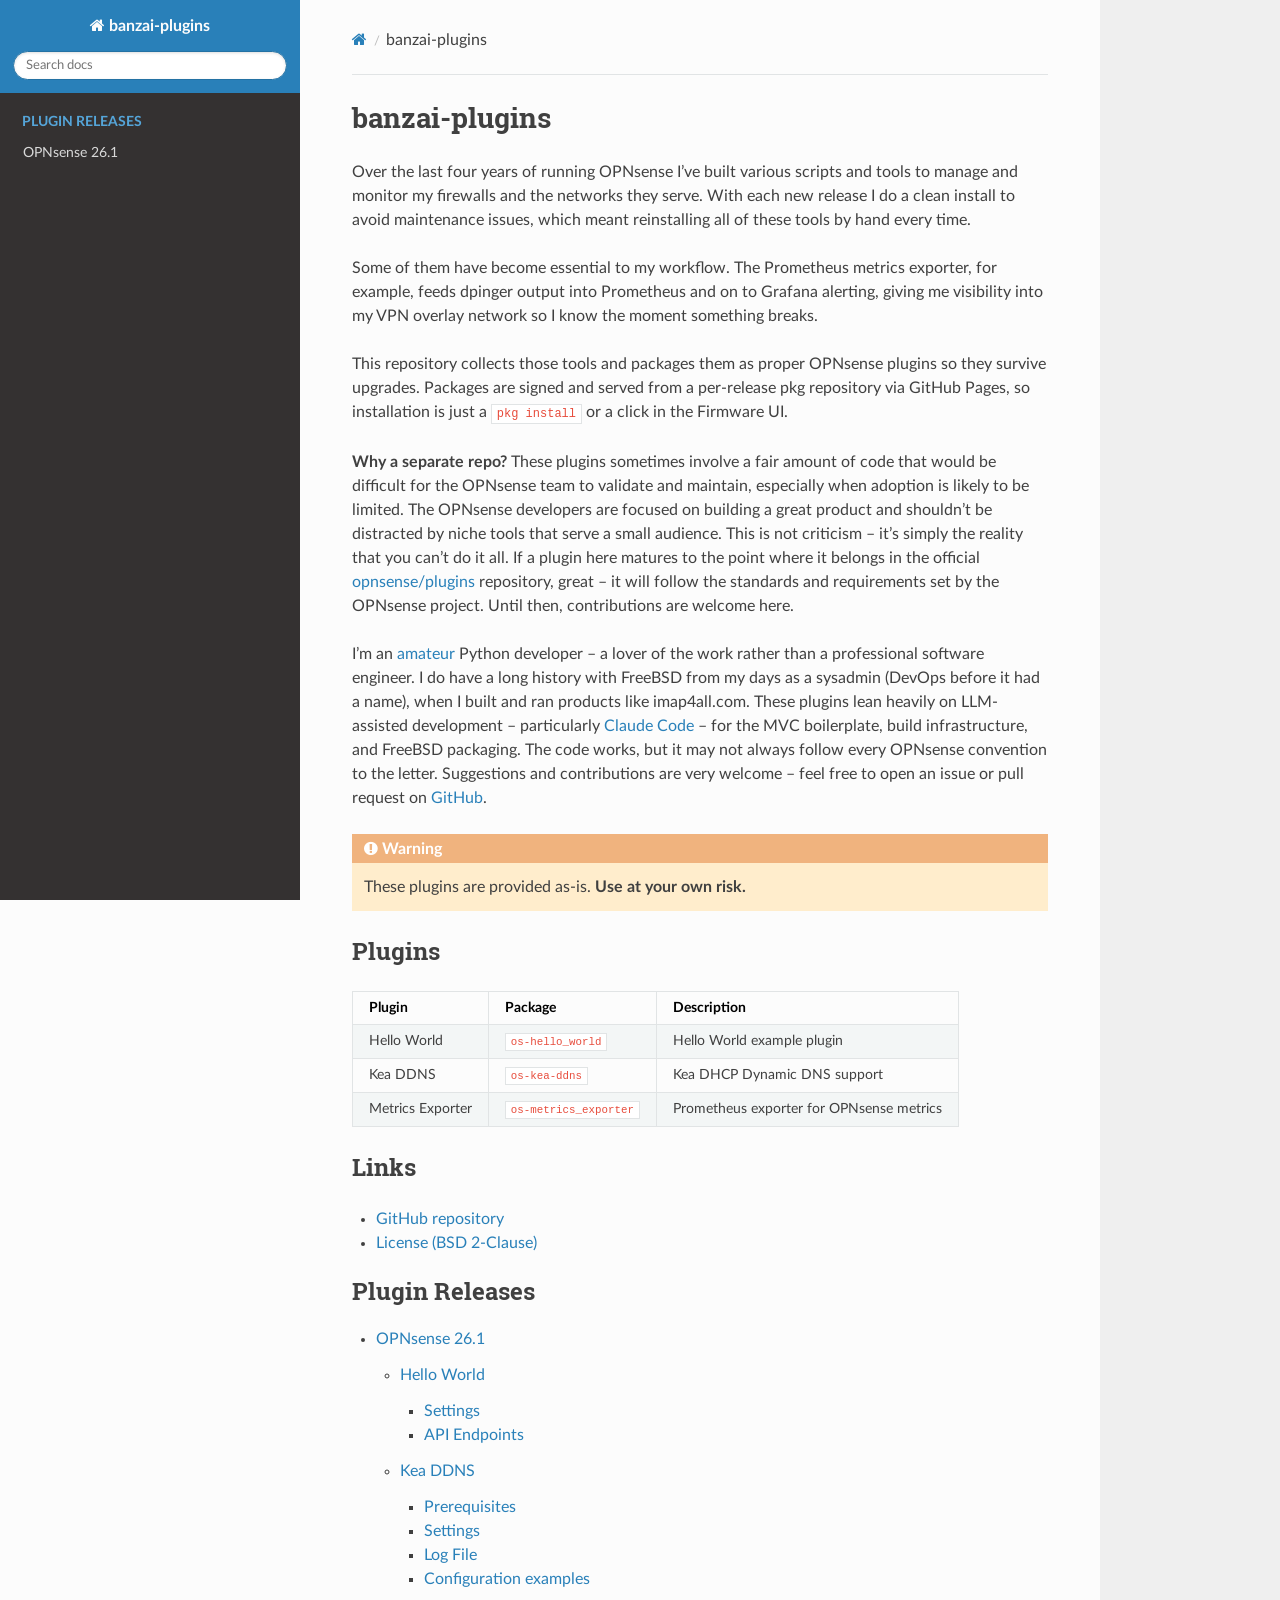
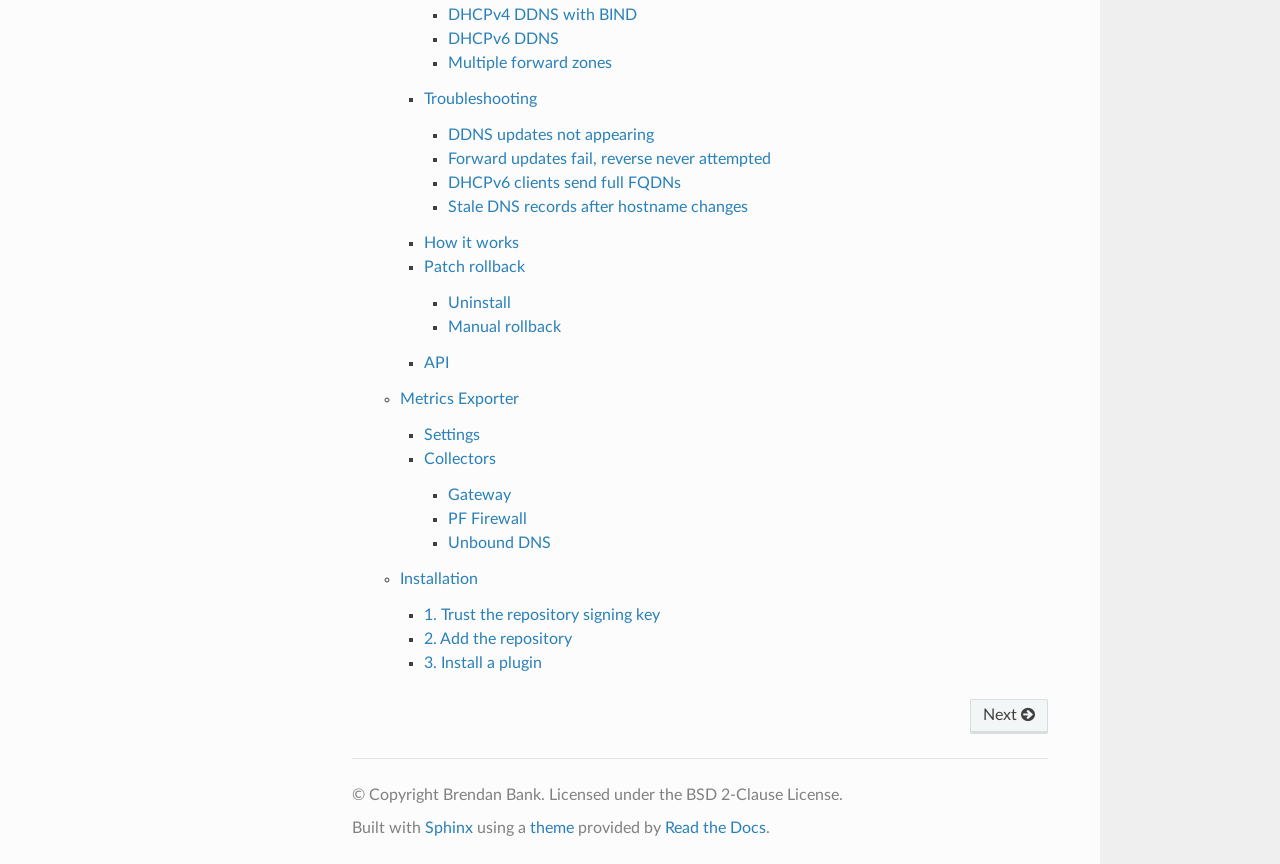
==== docs/index.html @ 4d58c860 "Add os-kea-ddns plugin from opnsense-kea-ddns Move the Kea DHCP Dynamic DNS plugin into banzai-plugi" ====
<!DOCTYPE html>
<html class="writer-html5" lang="en" data-content_root="./">
<head>
  <meta charset="utf-8" /><meta name="viewport" content="width=device-width, initial-scale=1" />

  <meta name="viewport" content="width=device-width, initial-scale=1.0" />
  <title>banzai-plugins &mdash; banzai-plugins  documentation</title>
      <link rel="stylesheet" type="text/css" href="_static/pygments.css?v=b86133f3" />
      <link rel="stylesheet" type="text/css" href="_static/css/theme.css?v=9edc463e" />

  
      <script src="_static/jquery.js?v=5d32c60e"></script>
      <script src="_static/_sphinx_javascript_frameworks_compat.js?v=2cd50e6c"></script>
      <script src="_static/documentation_options.js?v=7f41d439"></script>
      <script src="_static/doctools.js?v=fd6eb6e6"></script>
      <script src="_static/sphinx_highlight.js?v=6ffebe34"></script>
    <script src="_static/js/theme.js"></script>
    <link rel="index" title="Index" href="genindex.html" />
    <link rel="search" title="Search" href="search.html" />
    <link rel="next" title="OPNsense 26.1" href="releases/26.1/index.html" /> 
</head>

<body class="wy-body-for-nav"> 
  <div class="wy-grid-for-nav">
    <nav data-toggle="wy-nav-shift" class="wy-nav-side">
      <div class="wy-side-scroll">
        <div class="wy-side-nav-search" >

          
          
          <a href="#" class="icon icon-home">
            banzai-plugins
          </a>
<div role="search">
  <form id="rtd-search-form" class="wy-form" action="search.html" method="get">
    <input type="text" name="q" placeholder="Search docs" aria-label="Search docs" />
    <input type="hidden" name="check_keywords" value="yes" />
    <input type="hidden" name="area" value="default" />
  </form>
</div>
        </div><div class="wy-menu wy-menu-vertical" data-spy="affix" role="navigation" aria-label="Navigation menu">
              <p class="caption" role="heading"><span class="caption-text">Plugin Releases</span></p>
<ul>
<li class="toctree-l1"><a class="reference internal" href="releases/26.1/index.html">OPNsense 26.1</a></li>
</ul>

        </div>
      </div>
    </nav>

    <section data-toggle="wy-nav-shift" class="wy-nav-content-wrap"><nav class="wy-nav-top" aria-label="Mobile navigation menu" >
          <i data-toggle="wy-nav-top" class="fa fa-bars"></i>
          <a href="#">banzai-plugins</a>
      </nav>

      <div class="wy-nav-content">
        <div class="rst-content">
          <div role="navigation" aria-label="Page navigation">
  <ul class="wy-breadcrumbs">
      <li><a href="#" class="icon icon-home" aria-label="Home"></a></li>
      <li class="breadcrumb-item active">banzai-plugins</li>
      <li class="wy-breadcrumbs-aside">
      </li>
  </ul>
  <hr/>
</div>
          <div role="main" class="document" itemscope="itemscope" itemtype="http://schema.org/Article">
           <div itemprop="articleBody">
             
  <section id="banzai-plugins">
<h1>banzai-plugins<a class="headerlink" href="#banzai-plugins" title="Link to this heading"></a></h1>
<p>Over the last four years of running OPNsense I’ve built various scripts and
tools to manage and monitor my firewalls and the networks they serve. With each
new release I do a clean install to avoid maintenance issues, which meant
reinstalling all of these tools by hand every time.</p>
<p>Some of them have become essential to my workflow. The Prometheus metrics
exporter, for example, feeds dpinger output into Prometheus and on to Grafana
alerting, giving me visibility into my VPN overlay network so I know the moment
something breaks.</p>
<p>This repository collects those tools and packages them as proper OPNsense
plugins so they survive upgrades. Packages are signed and served from a
per-release pkg repository via GitHub Pages, so installation is just a
<code class="docutils literal notranslate"><span class="pre">pkg</span> <span class="pre">install</span></code> or a click in the Firmware UI.</p>
<p><strong>Why a separate repo?</strong> These plugins sometimes involve a fair amount of code
that would be difficult for the OPNsense team to validate and maintain,
especially when adoption is likely to be limited. The OPNsense developers are
focused on building a great product and shouldn’t be distracted by niche tools
that serve a small audience. This is not criticism – it’s simply the reality
that you can’t do it all. If a plugin here matures to the point where it
belongs in the official <a class="reference external" href="https://github.com/opnsense/plugins">opnsense/plugins</a>
repository, great – it will follow the standards and requirements set by the
OPNsense project. Until then, contributions are welcome here.</p>
<p>I’m an <a class="reference external" href="https://winningmindtraining.com/remaining-an-amateur-a-lover-of-the-work/">amateur</a>
Python developer – a lover of the work rather than a professional software
engineer. I do have a long history with FreeBSD from my days as a sysadmin
(DevOps before it had a name), when I built and ran products like imap4all.com.
These plugins lean heavily on LLM-assisted development – particularly
<a class="reference external" href="https://claude.ai/claude-code">Claude Code</a> – for the MVC boilerplate,
build infrastructure, and FreeBSD packaging. The code works, but it may not
always follow every OPNsense convention to the letter. Suggestions and
contributions are very welcome – feel free to open an issue or pull request
on <a class="reference external" href="https://github.com/brendanbank/banzai-plugins">GitHub</a>.</p>
<div class="admonition warning">
<p class="admonition-title">Warning</p>
<p>These plugins are provided as-is. <strong>Use at your own risk.</strong></p>
</div>
<section id="plugins">
<h2>Plugins<a class="headerlink" href="#plugins" title="Link to this heading"></a></h2>
<table class="docutils align-default">
<thead>
<tr class="row-odd"><th class="head"><p>Plugin</p></th>
<th class="head"><p>Package</p></th>
<th class="head"><p>Description</p></th>
</tr>
</thead>
<tbody>
<tr class="row-even"><td><p>Hello World</p></td>
<td><p><code class="docutils literal notranslate"><span class="pre">os-hello_world</span></code></p></td>
<td><p>Hello World example plugin</p></td>
</tr>
<tr class="row-odd"><td><p>Kea DDNS</p></td>
<td><p><code class="docutils literal notranslate"><span class="pre">os-kea-ddns</span></code></p></td>
<td><p>Kea DHCP Dynamic DNS support</p></td>
</tr>
<tr class="row-even"><td><p>Metrics Exporter</p></td>
<td><p><code class="docutils literal notranslate"><span class="pre">os-metrics_exporter</span></code></p></td>
<td><p>Prometheus exporter for OPNsense metrics</p></td>
</tr>
</tbody>
</table>
</section>
<section id="links">
<h2>Links<a class="headerlink" href="#links" title="Link to this heading"></a></h2>
<ul class="simple">
<li><p><a class="reference external" href="https://github.com/brendanbank/banzai-plugins">GitHub repository</a></p></li>
<li><p><a class="reference external" href="https://github.com/brendanbank/banzai-plugins/blob/main/LICENSE">License (BSD 2-Clause)</a></p></li>
</ul>
<div class="toctree-wrapper compound">
<p class="caption" role="heading"><span class="caption-text">Plugin Releases</span></p>
<ul>
<li class="toctree-l1"><a class="reference internal" href="releases/26.1/index.html">OPNsense 26.1</a><ul>
<li class="toctree-l2"><a class="reference internal" href="releases/26.1/hello_world.html">Hello World</a><ul>
<li class="toctree-l3"><a class="reference internal" href="releases/26.1/hello_world.html#settings">Settings</a></li>
<li class="toctree-l3"><a class="reference internal" href="releases/26.1/hello_world.html#api-endpoints">API Endpoints</a></li>
</ul>
</li>
<li class="toctree-l2"><a class="reference internal" href="releases/26.1/kea_ddns.html">Kea DDNS</a><ul>
<li class="toctree-l3"><a class="reference internal" href="releases/26.1/kea_ddns.html#prerequisites">Prerequisites</a></li>
<li class="toctree-l3"><a class="reference internal" href="releases/26.1/kea_ddns.html#settings">Settings</a></li>
<li class="toctree-l3"><a class="reference internal" href="releases/26.1/kea_ddns.html#log-file">Log File</a></li>
<li class="toctree-l3"><a class="reference internal" href="releases/26.1/kea_ddns.html#configuration-examples">Configuration examples</a><ul>
<li class="toctree-l4"><a class="reference internal" href="releases/26.1/kea_ddns.html#dhcpv4-ddns-with-bind">DHCPv4 DDNS with BIND</a></li>
<li class="toctree-l4"><a class="reference internal" href="releases/26.1/kea_ddns.html#dhcpv6-ddns">DHCPv6 DDNS</a></li>
<li class="toctree-l4"><a class="reference internal" href="releases/26.1/kea_ddns.html#multiple-forward-zones">Multiple forward zones</a></li>
</ul>
</li>
<li class="toctree-l3"><a class="reference internal" href="releases/26.1/kea_ddns.html#troubleshooting">Troubleshooting</a><ul>
<li class="toctree-l4"><a class="reference internal" href="releases/26.1/kea_ddns.html#ddns-updates-not-appearing">DDNS updates not appearing</a></li>
<li class="toctree-l4"><a class="reference internal" href="releases/26.1/kea_ddns.html#forward-updates-fail-reverse-never-attempted">Forward updates fail, reverse never attempted</a></li>
<li class="toctree-l4"><a class="reference internal" href="releases/26.1/kea_ddns.html#dhcpv6-clients-send-full-fqdns">DHCPv6 clients send full FQDNs</a></li>
<li class="toctree-l4"><a class="reference internal" href="releases/26.1/kea_ddns.html#stale-dns-records-after-hostname-changes">Stale DNS records after hostname changes</a></li>
</ul>
</li>
<li class="toctree-l3"><a class="reference internal" href="releases/26.1/kea_ddns.html#how-it-works">How it works</a></li>
<li class="toctree-l3"><a class="reference internal" href="releases/26.1/kea_ddns.html#patch-rollback">Patch rollback</a><ul>
<li class="toctree-l4"><a class="reference internal" href="releases/26.1/kea_ddns.html#uninstall">Uninstall</a></li>
<li class="toctree-l4"><a class="reference internal" href="releases/26.1/kea_ddns.html#manual-rollback">Manual rollback</a></li>
</ul>
</li>
<li class="toctree-l3"><a class="reference internal" href="releases/26.1/kea_ddns.html#api">API</a></li>
</ul>
</li>
<li class="toctree-l2"><a class="reference internal" href="releases/26.1/metrics_exporter.html">Metrics Exporter</a><ul>
<li class="toctree-l3"><a class="reference internal" href="releases/26.1/metrics_exporter.html#settings">Settings</a></li>
<li class="toctree-l3"><a class="reference internal" href="releases/26.1/metrics_exporter.html#collectors">Collectors</a><ul>
<li class="toctree-l4"><a class="reference internal" href="releases/26.1/metrics_exporter.html#gateway">Gateway</a></li>
<li class="toctree-l4"><a class="reference internal" href="releases/26.1/metrics_exporter.html#pf-firewall">PF Firewall</a></li>
<li class="toctree-l4"><a class="reference internal" href="releases/26.1/metrics_exporter.html#unbound-dns">Unbound DNS</a></li>
</ul>
</li>
</ul>
</li>
<li class="toctree-l2"><a class="reference internal" href="releases/26.1/index.html#installation">Installation</a><ul>
<li class="toctree-l3"><a class="reference internal" href="releases/26.1/index.html#trust-the-repository-signing-key">1. Trust the repository signing key</a></li>
<li class="toctree-l3"><a class="reference internal" href="releases/26.1/index.html#add-the-repository">2. Add the repository</a></li>
<li class="toctree-l3"><a class="reference internal" href="releases/26.1/index.html#install-a-plugin">3. Install a plugin</a></li>
</ul>
</li>
</ul>
</li>
</ul>
</div>
</section>
</section>


           </div>
          </div>
          <footer><div class="rst-footer-buttons" role="navigation" aria-label="Footer">
        <a href="releases/26.1/index.html" class="btn btn-neutral float-right" title="OPNsense 26.1" accesskey="n" rel="next">Next <span class="fa fa-arrow-circle-right" aria-hidden="true"></span></a>
    </div>

  <hr/>

  <div role="contentinfo">
    <p>&#169; Copyright Brendan Bank. Licensed under the BSD 2-Clause License.</p>
  </div>

  Built with <a href="https://www.sphinx-doc.org/">Sphinx</a> using a
    <a href="https://github.com/readthedocs/sphinx_rtd_theme">theme</a>
    provided by <a href="https://readthedocs.org">Read the Docs</a>.
   

</footer>
        </div>
      </div>
    </section>
  </div>
  <script>
      jQuery(function () {
          SphinxRtdTheme.Navigation.enable(true);
      });
  </script> 

</body>
</html>
---- docs/_static/pygments.css ----
pre { line-height: 125%; }
td.linenos .normal { color: inherit; background-color: transparent; padding-left: 5px; padding-right: 5px; }
span.linenos { color: inherit; background-color: transparent; padding-left: 5px; padding-right: 5px; }
td.linenos .special { color: #000000; background-color: #ffffc0; padding-left: 5px; padding-right: 5px; }
span.linenos.special { color: #000000; background-color: #ffffc0; padding-left: 5px; padding-right: 5px; }
.highlight .hll { background-color: #ffffcc }
.highlight { background: #f8f8f8; }
.highlight .c { color: #3D7B7B; font-style: italic } /* Comment */
.highlight .err { border: 1px solid #F00 } /* Error */
.highlight .k { color: #008000; font-weight: bold } /* Keyword */
.highlight .o { color: #666 } /* Operator */
.highlight .ch { color: #3D7B7B; font-style: italic } /* Comment.Hashbang */
.highlight .cm { color: #3D7B7B; font-style: italic } /* Comment.Multiline */
.highlight .cp { color: #9C6500 } /* Comment.Preproc */
.highlight .cpf { color: #3D7B7B; font-style: italic } /* Comment.PreprocFile */
.highlight .c1 { color: #3D7B7B; font-style: italic } /* Comment.Single */
.highlight .cs { color: #3D7B7B; font-style: italic } /* Comment.Special */
.highlight .gd { color: #A00000 } /* Generic.Deleted */
.highlight .ge { font-style: italic } /* Generic.Emph */
.highlight .ges { font-weight: bold; font-style: italic } /* Generic.EmphStrong */
.highlight .gr { color: #E40000 } /* Generic.Error */
.highlight .gh { color: #000080; font-weight: bold } /* Generic.Heading */
.highlight .gi { color: #008400 } /* Generic.Inserted */
.highlight .go { color: #717171 } /* Generic.Output */
.highlight .gp { color: #000080; font-weight: bold } /* Generic.Prompt */
.highlight .gs { font-weight: bold } /* Generic.Strong */
.highlight .gu { color: #800080; font-weight: bold } /* Generic.Subheading */
.highlight .gt { color: #04D } /* Generic.Traceback */
.highlight .kc { color: #008000; font-weight: bold } /* Keyword.Constant */
.highlight .kd { color: #008000; font-weight: bold } /* Keyword.Declaration */
.highlight .kn { color: #008000; font-weight: bold } /* Keyword.Namespace */
.highlight .kp { color: #008000 } /* Keyword.Pseudo */
.highlight .kr { color: #008000; font-weight: bold } /* Keyword.Reserved */
.highlight .kt { color: #B00040 } /* Keyword.Type */
.highlight .m { color: #666 } /* Literal.Number */
.highlight .s { color: #BA2121 } /* Literal.String */
.highlight .na { color: #687822 } /* Name.Attribute */
.highlight .nb { color: #008000 } /* Name.Builtin */
.highlight .nc { color: #00F; font-weight: bold } /* Name.Class */
.highlight .no { color: #800 } /* Name.Constant */
.highlight .nd { color: #A2F } /* Name.Decorator */
.highlight .ni { color: #717171; font-weight: bold } /* Name.Entity */
.highlight .ne { color: #CB3F38; font-weight: bold } /* Name.Exception */
.highlight .nf { color: #00F } /* Name.Function */
.highlight .nl { color: #767600 } /* Name.Label */
.highlight .nn { color: #00F; font-weight: bold } /* Name.Namespace */
.highlight .nt { color: #008000; font-weight: bold } /* Name.Tag */
.highlight .nv { color: #19177C } /* Name.Variable */
.highlight .ow { color: #A2F; font-weight: bold } /* Operator.Word */
.highlight .w { color: #BBB } /* Text.Whitespace */
.highlight .mb { color: #666 } /* Literal.Number.Bin */
.highlight .mf { color: #666 } /* Literal.Number.Float */
.highlight .mh { color: #666 } /* Literal.Number.Hex */
.highlight .mi { color: #666 } /* Literal.Number.Integer */
.highlight .mo { color: #666 } /* Literal.Number.Oct */
.highlight .sa { color: #BA2121 } /* Literal.String.Affix */
.highlight .sb { color: #BA2121 } /* Literal.String.Backtick */
.highlight .sc { color: #BA2121 } /* Literal.String.Char */
.highlight .dl { color: #BA2121 } /* Literal.String.Delimiter */
.highlight .sd { color: #BA2121; font-style: italic } /* Literal.String.Doc */
.highlight .s2 { color: #BA2121 } /* Literal.String.Double */
.highlight .se { color: #AA5D1F; font-weight: bold } /* Literal.String.Escape */
.highlight .sh { color: #BA2121 } /* Literal.String.Heredoc */
.highlight .si { color: #A45A77; font-weight: bold } /* Literal.String.Interpol */
.highlight .sx { color: #008000 } /* Literal.String.Other */
.highlight .sr { color: #A45A77 } /* Literal.String.Regex */
.highlight .s1 { color: #BA2121 } /* Literal.String.Single */
.highlight .ss { color: #19177C } /* Literal.String.Symbol */
.highlight .bp { color: #008000 } /* Name.Builtin.Pseudo */
.highlight .fm { color: #00F } /* Name.Function.Magic */
.highlight .vc { color: #19177C } /* Name.Variable.Class */
.highlight .vg { color: #19177C } /* Name.Variable.Global */
.highlight .vi { color: #19177C } /* Name.Variable.Instance */
.highlight .vm { color: #19177C } /* Name.Variable.Magic */
.highlight .il { color: #666 } /* Literal.Number.Integer.Long */
---- docs/_static/css/theme.css ----
html{box-sizing:border-box}*,:after,:before{box-sizing:inherit}article,aside,details,figcaption,figure,footer,header,hgroup,nav,section{display:block}audio,canvas,video{display:inline-block;*display:inline;*zoom:1}[hidden],audio:not([controls]){display:none}*{-webkit-box-sizing:border-box;-moz-box-sizing:border-box;box-sizing:border-box}html{font-size:100%;-webkit-text-size-adjust:100%;-ms-text-size-adjust:100%}body{margin:0}a:active,a:hover{outline:0}abbr[title]{border-bottom:1px dotted}b,strong{font-weight:700}blockquote{margin:0}dfn{font-style:italic}ins{background:#ff9;text-decoration:none}ins,mark{color:#000}mark{background:#ff0;font-style:italic;font-weight:700}.rst-content code,.rst-content tt,code,kbd,pre,samp{font-family:monospace,serif;_font-family:courier new,monospace;font-size:1em}pre{white-space:pre}q{quotes:none}q:after,q:before{content:"";content:none}small{font-size:85%}sub,sup{font-size:75%;line-height:0;position:relative;vertical-align:baseline}sup{top:-.5em}sub{bottom:-.25em}dl,ol,ul{margin:0;padding:0;list-style:none;list-style-image:none}li{list-style:none}dd{margin:0}img{border:0;-ms-interpolation-mode:bicubic;vertical-align:middle;max-width:100%}svg:not(:root){overflow:hidden}figure,form{margin:0}label{cursor:pointer}button,input,select,textarea{font-size:100%;margin:0;vertical-align:baseline;*vertical-align:middle}button,input{line-height:normal}button,input[type=button],input[type=reset],input[type=submit]{cursor:pointer;-webkit-appearance:button;*overflow:visible}button[disabled],input[disabled]{cursor:default}input[type=search]{-webkit-appearance:textfield;-moz-box-sizing:content-box;-webkit-box-sizing:content-box;box-sizing:content-box}textarea{resize:vertical}table{border-collapse:collapse;border-spacing:0}td{vertical-align:top}.chromeframe{margin:.2em 0;background:#ccc;color:#000;padding:.2em 0}.ir{display:block;border:0;text-indent:-999em;overflow:hidden;background-color:transparent;background-repeat:no-repeat;text-align:left;direction:ltr;*line-height:0}.ir br{display:none}.hidden{display:none!important;visibility:hidden}.visuallyhidden{border:0;clip:rect(0 0 0 0);height:1px;margin:-1px;overflow:hidden;padding:0;position:absolute;width:1px}.visuallyhidden.focusable:active,.visuallyhidden.focusable:focus{clip:auto;height:auto;margin:0;overflow:visible;position:static;width:auto}.invisible{visibility:hidden}.relative{position:relative}big,small{font-size:100%}@media print{body,html,section{background:none!important}*{box-shadow:none!important;text-shadow:none!important;filter:none!important;-ms-filter:none!important}a,a:visited{text-decoration:underline}.ir a:after,a[href^="#"]:after,a[href^="javascript:"]:after{content:""}blockquote,pre{page-break-inside:avoid}thead{display:table-header-group}img,tr{page-break-inside:avoid}img{max-width:100%!important}@page{margin:.5cm}.rst-content .toctree-wrapper>p.caption,h2,h3,p{orphans:3;widows:3}.rst-content .toctree-wrapper>p.caption,h2,h3{page-break-after:avoid}}.btn,.fa:before,.icon:before,.rst-content .admonition,.rst-content .admonition-title:before,.rst-content .admonition-todo,.rst-content .attention,.rst-content .caution,.rst-content .code-block-caption .headerlink:before,.rst-content .danger,.rst-content .eqno .headerlink:before,.rst-content .error,.rst-content .hint,.rst-content .important,.rst-content .note,.rst-content .seealso,.rst-content .tip,.rst-content .warning,.rst-content code.download span:first-child:before,.rst-content dl dt .headerlink:before,.rst-content h1 .headerlink:before,.rst-content h2 .headerlink:before,.rst-content h3 .headerlink:before,.rst-content h4 .headerlink:before,.rst-content h5 .headerlink:before,.rst-content h6 .headerlink:before,.rst-content p.caption .headerlink:before,.rst-content p .headerlink:before,.rst-content table>caption .headerlink:before,.rst-content tt.download span:first-child:before,.wy-alert,.wy-dropdown .caret:before,.wy-inline-validate.wy-inline-validate-danger .wy-input-context:before,.wy-inline-validate.wy-inline-validate-info .wy-input-context:before,.wy-inline-validate.wy-inline-validate-success .wy-input-context:before,.wy-inline-validate.wy-inline-validate-warning .wy-input-context:before,.wy-menu-vertical li.current>a button.toctree-expand:before,.wy-menu-vertical li.on a button.toctree-expand:before,.wy-menu-vertical li button.toctree-expand:before,input[type=color],input[type=date],input[type=datetime-local],input[type=datetime],input[type=email],input[type=month],input[type=number],input[type=password],input[type=search],input[type=tel],input[type=text],input[type=time],input[type=url],input[type=week],select,textarea{-webkit-font-smoothing:antialiased}.clearfix{*zoom:1}.clearfix:after,.clearfix:before{display:table;content:""}.clearfix:after{clear:both}/*!
 *  Font Awesome 4.7.0 by @davegandy - http://fontawesome.io - @fontawesome
 *  License - http://fontawesome.io/license (Font: SIL OFL 1.1, CSS: MIT License)
 */@font-face{font-family:FontAwesome;src:url(fonts/fontawesome-webfont.eot?674f50d287a8c48dc19ba404d20fe713);src:url(fonts/fontawesome-webfont.eot?674f50d287a8c48dc19ba404d20fe713?#iefix&v=4.7.0) format("embedded-opentype"),url(fonts/fontawesome-webfont.woff2?af7ae505a9eed503f8b8e6982036873e) format("woff2"),url(fonts/fontawesome-webfont.woff?fee66e712a8a08eef5805a46892932ad) format("woff"),url(fonts/fontawesome-webfont.ttf?b06871f281fee6b241d60582ae9369b9) format("truetype"),url(fonts/fontawesome-webfont.svg?912ec66d7572ff821749319396470bde#fontawesomeregular) format("svg");font-weight:400;font-style:normal}.fa,.icon,.rst-content .admonition-title,.rst-content .code-block-caption .headerlink,.rst-content .eqno .headerlink,.rst-content code.download span:first-child,.rst-content dl dt .headerlink,.rst-content h1 .headerlink,.rst-content h2 .headerlink,.rst-content h3 .headerlink,.rst-content h4 .headerlink,.rst-content h5 .headerlink,.rst-content h6 .headerlink,.rst-content p.caption .headerlink,.rst-content p .headerlink,.rst-content table>caption .headerlink,.rst-content tt.download span:first-child,.wy-menu-vertical li.current>a button.toctree-expand,.wy-menu-vertical li.on a button.toctree-expand,.wy-menu-vertical li button.toctree-expand{display:inline-block;font:normal normal normal 14px/1 FontAwesome;font-size:inherit;text-rendering:auto;-webkit-font-smoothing:antialiased;-moz-osx-font-smoothing:grayscale}.fa-lg{font-size:1.33333em;line-height:.75em;vertical-align:-15%}.fa-2x{font-size:2em}.fa-3x{font-size:3em}.fa-4x{font-size:4em}.fa-5x{font-size:5em}.fa-fw{width:1.28571em;text-align:center}.fa-ul{padding-left:0;margin-left:2.14286em;list-style-type:none}.fa-ul>li{position:relative}.fa-li{position:absolute;left:-2.14286em;width:2.14286em;top:.14286em;text-align:center}.fa-li.fa-lg{left:-1.85714em}.fa-border{padding:.2em .25em .15em;border:.08em solid #eee;border-radius:.1em}.fa-pull-left{float:left}.fa-pull-right{float:right}.fa-pull-left.icon,.fa.fa-pull-left,.rst-content .code-block-caption .fa-pull-left.headerlink,.rst-content .eqno .fa-pull-left.headerlink,.rst-content .fa-pull-left.admonition-title,.rst-content code.download span.fa-pull-left:first-child,.rst-content dl dt .fa-pull-left.headerlink,.rst-content h1 .fa-pull-left.headerlink,.rst-content h2 .fa-pull-left.headerlink,.rst-content h3 .fa-pull-left.headerlink,.rst-content h4 .fa-pull-left.headerlink,.rst-content h5 .fa-pull-left.headerlink,.rst-content h6 .fa-pull-left.headerlink,.rst-content p .fa-pull-left.headerlink,.rst-content table>caption .fa-pull-left.headerlink,.rst-content tt.download span.fa-pull-left:first-child,.wy-menu-vertical li.current>a button.fa-pull-left.toctree-expand,.wy-menu-vertical li.on a button.fa-pull-left.toctree-expand,.wy-menu-vertical li button.fa-pull-left.toctree-expand{margin-right:.3em}.fa-pull-right.icon,.fa.fa-pull-right,.rst-content .code-block-caption .fa-pull-right.headerlink,.rst-content .eqno .fa-pull-right.headerlink,.rst-content .fa-pull-right.admonition-title,.rst-content code.download span.fa-pull-right:first-child,.rst-content dl dt .fa-pull-right.headerlink,.rst-content h1 .fa-pull-right.headerlink,.rst-content h2 .fa-pull-right.headerlink,.rst-content h3 .fa-pull-right.headerlink,.rst-content h4 .fa-pull-right.headerlink,.rst-content h5 .fa-pull-right.headerlink,.rst-content h6 .fa-pull-right.headerlink,.rst-content p .fa-pull-right.headerlink,.rst-content table>caption .fa-pull-right.headerlink,.rst-content tt.download span.fa-pull-right:first-child,.wy-menu-vertical li.current>a button.fa-pull-right.toctree-expand,.wy-menu-vertical li.on a button.fa-pull-right.toctree-expand,.wy-menu-vertical li button.fa-pull-right.toctree-expand{margin-left:.3em}.pull-right{float:right}.pull-left{float:left}.fa.pull-left,.pull-left.icon,.rst-content .code-block-caption .pull-left.headerlink,.rst-content .eqno .pull-left.headerlink,.rst-content .pull-left.admonition-title,.rst-content code.download span.pull-left:first-child,.rst-content dl dt .pull-left.headerlink,.rst-content h1 .pull-left.headerlink,.rst-content h2 .pull-left.headerlink,.rst-content h3 .pull-left.headerlink,.rst-content h4 .pull-left.headerlink,.rst-content h5 .pull-left.headerlink,.rst-content h6 .pull-left.headerlink,.rst-content p .pull-left.headerlink,.rst-content table>caption .pull-left.headerlink,.rst-content tt.download span.pull-left:first-child,.wy-menu-vertical li.current>a button.pull-left.toctree-expand,.wy-menu-vertical li.on a button.pull-left.toctree-expand,.wy-menu-vertical li button.pull-left.toctree-expand{margin-right:.3em}.fa.pull-right,.pull-right.icon,.rst-content .code-block-caption .pull-right.headerlink,.rst-content .eqno .pull-right.headerlink,.rst-content .pull-right.admonition-title,.rst-content code.download span.pull-right:first-child,.rst-content dl dt .pull-right.headerlink,.rst-content h1 .pull-right.headerlink,.rst-content h2 .pull-right.headerlink,.rst-content h3 .pull-right.headerlink,.rst-content h4 .pull-right.headerlink,.rst-content h5 .pull-right.headerlink,.rst-content h6 .pull-right.headerlink,.rst-content p .pull-right.headerlink,.rst-content table>caption .pull-right.headerlink,.rst-content tt.download span.pull-right:first-child,.wy-menu-vertical li.current>a button.pull-right.toctree-expand,.wy-menu-vertical li.on a button.pull-right.toctree-expand,.wy-menu-vertical li button.pull-right.toctree-expand{margin-left:.3em}.fa-spin{-webkit-animation:fa-spin 2s linear infinite;animation:fa-spin 2s linear infinite}.fa-pulse{-webkit-animation:fa-spin 1s steps(8) infinite;animation:fa-spin 1s steps(8) infinite}@-webkit-keyframes fa-spin{0%{-webkit-transform:rotate(0deg);transform:rotate(0deg)}to{-webkit-transform:rotate(359deg);transform:rotate(359deg)}}@keyframes fa-spin{0%{-webkit-transform:rotate(0deg);transform:rotate(0deg)}to{-webkit-transform:rotate(359deg);transform:rotate(359deg)}}.fa-rotate-90{-ms-filter:"progid:DXImageTransform.Microsoft.BasicImage(rotation=1)";-webkit-transform:rotate(90deg);-ms-transform:rotate(90deg);transform:rotate(90deg)}.fa-rotate-180{-ms-filter:"progid:DXImageTransform.Microsoft.BasicImage(rotation=2)";-webkit-transform:rotate(180deg);-ms-transform:rotate(180deg);transform:rotate(180deg)}.fa-rotate-270{-ms-filter:"progid:DXImageTransform.Microsoft.BasicImage(rotation=3)";-webkit-transform:rotate(270deg);-ms-transform:rotate(270deg);transform:rotate(270deg)}.fa-flip-horizontal{-ms-filter:"progid:DXImageTransform.Microsoft.BasicImage(rotation=0, mirror=1)";-webkit-transform:scaleX(-1);-ms-transform:scaleX(-1);transform:scaleX(-1)}.fa-flip-vertical{-ms-filter:"progid:DXImageTransform.Microsoft.BasicImage(rotation=2, mirror=1)";-webkit-transform:scaleY(-1);-ms-transform:scaleY(-1);transform:scaleY(-1)}:root .fa-flip-horizontal,:root .fa-flip-vertical,:root .fa-rotate-90,:root .fa-rotate-180,:root .fa-rotate-270{filter:none}.fa-stack{position:relative;display:inline-block;width:2em;height:2em;line-height:2em;vertical-align:middle}.fa-stack-1x,.fa-stack-2x{position:absolute;left:0;width:100%;text-align:center}.fa-stack-1x{line-height:inherit}.fa-stack-2x{font-size:2em}.fa-inverse{color:#fff}.fa-glass:before{content:""}.fa-music:before{content:""}.fa-search:before,.icon-search:before{content:""}.fa-envelope-o:before{content:""}.fa-heart:before{content:""}.fa-star:before{content:""}.fa-star-o:before{content:""}.fa-user:before{content:""}.fa-film:before{content:""}.fa-th-large:before{content:""}.fa-th:before{content:""}.fa-th-list:before{content:""}.fa-check:before{content:""}.fa-close:before,.fa-remove:before,.fa-times:before{content:""}.fa-search-plus:before{content:""}.fa-search-minus:before{content:""}.fa-power-off:before{content:""}.fa-signal:before{content:""}.fa-cog:before,.fa-gear:before{content:""}.fa-trash-o:before{content:""}.fa-home:before,.icon-home:before{content:""}.fa-file-o:before{content:""}.fa-clock-o:before{content:""}.fa-road:before{content:""}.fa-download:before,.rst-content code.download span:first-child:before,.rst-content tt.download span:first-child:before{content:""}.fa-arrow-circle-o-down:before{content:""}.fa-arrow-circle-o-up:before{content:""}.fa-inbox:before{content:""}.fa-play-circle-o:before{content:""}.fa-repeat:before,.fa-rotate-right:before{content:""}.fa-refresh:before{content:""}.fa-list-alt:before{content:""}.fa-lock:before{content:""}.fa-flag:before{content:""}.fa-headphones:before{content:""}.fa-volume-off:before{content:""}.fa-volume-down:before{content:""}.fa-volume-up:before{content:""}.fa-qrcode:before{content:""}.fa-barcode:before{content:""}.fa-tag:before{content:""}.fa-tags:before{content:""}.fa-book:before,.icon-book:before{content:""}.fa-bookmark:before{content:""}.fa-print:before{content:""}.fa-camera:before{content:""}.fa-font:before{content:""}.fa-bold:before{content:""}.fa-italic:before{content:""}.fa-text-height:before{content:""}.fa-text-width:before{content:""}.fa-align-left:before{content:""}.fa-align-center:before{content:""}.fa-align-right:before{content:""}.fa-align-justify:before{content:""}.fa-list:before{content:""}.fa-dedent:before,.fa-outdent:before{content:""}.fa-indent:before{content:""}.fa-video-camera:before{content:""}.fa-image:before,.fa-photo:before,.fa-picture-o:before{content:""}.fa-pencil:before{content:""}.fa-map-marker:before{content:""}.fa-adjust:before{content:""}.fa-tint:before{content:""}.fa-edit:before,.fa-pencil-square-o:before{content:""}.fa-share-square-o:before{content:""}.fa-check-square-o:before{content:""}.fa-arrows:before{content:""}.fa-step-backward:before{content:""}.fa-fast-backward:before{content:""}.fa-backward:before{content:""}.fa-play:before{content:""}.fa-pause:before{content:""}.fa-stop:before{content:""}.fa-forward:before{content:""}.fa-fast-forward:before{content:""}.fa-step-forward:before{content:""}.fa-eject:before{content:""}.fa-chevron-left:before{content:""}.fa-chevron-right:before{content:""}.fa-plus-circle:before{content:""}.fa-minus-circle:before{content:""}.fa-times-circle:before,.wy-inline-validate.wy-inline-validate-danger .wy-input-context:before{content:""}.fa-check-circle:before,.wy-inline-validate.wy-inline-validate-success .wy-input-context:before{content:""}.fa-question-circle:before{content:""}.fa-info-circle:before{content:""}.fa-crosshairs:before{content:""}.fa-times-circle-o:before{content:""}.fa-check-circle-o:before{content:""}.fa-ban:before{content:""}.fa-arrow-left:before{content:""}.fa-arrow-right:before{content:""}.fa-arrow-up:before{content:""}.fa-arrow-down:before{content:""}.fa-mail-forward:before,.fa-share:before{content:""}.fa-expand:before{content:""}.fa-compress:before{content:""}.fa-plus:before{content:""}.fa-minus:before{content:""}.fa-asterisk:before{content:""}.fa-exclamation-circle:before,.rst-content .admonition-title:before,.wy-inline-validate.wy-inline-validate-info .wy-input-context:before,.wy-inline-validate.wy-inline-validate-warning .wy-input-context:before{content:""}.fa-gift:before{content:""}.fa-leaf:before{content:""}.fa-fire:before,.icon-fire:before{content:""}.fa-eye:before{content:""}.fa-eye-slash:before{content:""}.fa-exclamation-triangle:before,.fa-warning:before{content:""}.fa-plane:before{content:""}.fa-calendar:before{content:""}.fa-random:before{content:""}.fa-comment:before{content:""}.fa-magnet:before{content:""}.fa-chevron-up:before{content:""}.fa-chevron-down:before{content:""}.fa-retweet:before{content:""}.fa-shopping-cart:before{content:""}.fa-folder:before{content:""}.fa-folder-open:before{content:""}.fa-arrows-v:before{content:""}.fa-arrows-h:before{content:""}.fa-bar-chart-o:before,.fa-bar-chart:before{content:""}.fa-twitter-square:before{content:""}.fa-facebook-square:before{content:""}.fa-camera-retro:before{content:""}.fa-key:before{content:""}.fa-cogs:before,.fa-gears:before{content:""}.fa-comments:before{content:""}.fa-thumbs-o-up:before{content:""}.fa-thumbs-o-down:before{content:""}.fa-star-half:before{content:""}.fa-heart-o:before{content:""}.fa-sign-out:before{content:""}.fa-linkedin-square:before{content:""}.fa-thumb-tack:before{content:""}.fa-external-link:before{content:""}.fa-sign-in:before{content:""}.fa-trophy:before{content:""}.fa-github-square:before{content:""}.fa-upload:before{content:""}.fa-lemon-o:before{content:""}.fa-phone:before{content:""}.fa-square-o:before{content:""}.fa-bookmark-o:before{content:""}.fa-phone-square:before{content:""}.fa-twitter:before{content:""}.fa-facebook-f:before,.fa-facebook:before{content:""}.fa-github:before,.icon-github:before{content:""}.fa-unlock:before{content:""}.fa-credit-card:before{content:""}.fa-feed:before,.fa-rss:before{content:""}.fa-hdd-o:before{content:""}.fa-bullhorn:before{content:""}.fa-bell:before{content:""}.fa-certificate:before{content:""}.fa-hand-o-right:before{content:""}.fa-hand-o-left:before{content:""}.fa-hand-o-up:before{content:""}.fa-hand-o-down:before{content:""}.fa-arrow-circle-left:before,.icon-circle-arrow-left:before{content:""}.fa-arrow-circle-right:before,.icon-circle-arrow-right:before{content:""}.fa-arrow-circle-up:before{content:""}.fa-arrow-circle-down:before{content:""}.fa-globe:before{content:""}.fa-wrench:before{content:""}.fa-tasks:before{content:""}.fa-filter:before{content:""}.fa-briefcase:before{content:""}.fa-arrows-alt:before{content:""}.fa-group:before,.fa-users:before{content:""}.fa-chain:before,.fa-link:before,.icon-link:before{content:""}.fa-cloud:before{content:""}.fa-flask:before{content:""}.fa-cut:before,.fa-scissors:before{content:""}.fa-copy:before,.fa-files-o:before{content:""}.fa-paperclip:before{content:""}.fa-floppy-o:before,.fa-save:before{content:""}.fa-square:before{content:""}.fa-bars:before,.fa-navicon:before,.fa-reorder:before{content:""}.fa-list-ul:before{content:""}.fa-list-ol:before{content:""}.fa-strikethrough:before{content:""}.fa-underline:before{content:""}.fa-table:before{content:""}.fa-magic:before{content:""}.fa-truck:before{content:""}.fa-pinterest:before{content:""}.fa-pinterest-square:before{content:""}.fa-google-plus-square:before{content:""}.fa-google-plus:before{content:""}.fa-money:before{content:""}.fa-caret-down:before,.icon-caret-down:before,.wy-dropdown .caret:before{content:""}.fa-caret-up:before{content:""}.fa-caret-left:before{content:""}.fa-caret-right:before{content:""}.fa-columns:before{content:""}.fa-sort:before,.fa-unsorted:before{content:""}.fa-sort-desc:before,.fa-sort-down:before{content:""}.fa-sort-asc:before,.fa-sort-up:before{content:""}.fa-envelope:before{content:""}.fa-linkedin:before{content:""}.fa-rotate-left:before,.fa-undo:before{content:""}.fa-gavel:before,.fa-legal:before{content:""}.fa-dashboard:before,.fa-tachometer:before{content:""}.fa-comment-o:before{content:""}.fa-comments-o:before{content:""}.fa-bolt:before,.fa-flash:before{content:""}.fa-sitemap:before{content:""}.fa-umbrella:before{content:""}.fa-clipboard:before,.fa-paste:before{content:""}.fa-lightbulb-o:before{content:""}.fa-exchange:before{content:""}.fa-cloud-download:before{content:""}.fa-cloud-upload:before{content:""}.fa-user-md:before{content:""}.fa-stethoscope:before{content:""}.fa-suitcase:before{content:""}.fa-bell-o:before{content:""}.fa-coffee:before{content:""}.fa-cutlery:before{content:""}.fa-file-text-o:before{content:""}.fa-building-o:before{content:""}.fa-hospital-o:before{content:""}.fa-ambulance:before{content:""}.fa-medkit:before{content:""}.fa-fighter-jet:before{content:""}.fa-beer:before{content:""}.fa-h-square:before{content:""}.fa-plus-square:before{content:""}.fa-angle-double-left:before{content:""}.fa-angle-double-right:before{content:""}.fa-angle-double-up:before{content:""}.fa-angle-double-down:before{content:""}.fa-angle-left:before{content:""}.fa-angle-right:before{content:""}.fa-angle-up:before{content:""}.fa-angle-down:before{content:""}.fa-desktop:before{content:""}.fa-laptop:before{content:""}.fa-tablet:before{content:""}.fa-mobile-phone:before,.fa-mobile:before{content:""}.fa-circle-o:before{content:""}.fa-quote-left:before{content:""}.fa-quote-right:before{content:""}.fa-spinner:before{content:""}.fa-circle:before{content:""}.fa-mail-reply:before,.fa-reply:before{content:""}.fa-github-alt:before{content:""}.fa-folder-o:before{content:""}.fa-folder-open-o:before{content:""}.fa-smile-o:before{content:""}.fa-frown-o:before{content:""}.fa-meh-o:before{content:""}.fa-gamepad:before{content:""}.fa-keyboard-o:before{content:""}.fa-flag-o:before{content:""}.fa-flag-checkered:before{content:""}.fa-terminal:before{content:""}.fa-code:before{content:""}.fa-mail-reply-all:before,.fa-reply-all:before{content:""}.fa-star-half-empty:before,.fa-star-half-full:before,.fa-star-half-o:before{content:""}.fa-location-arrow:before{content:""}.fa-crop:before{content:""}.fa-code-fork:before{content:""}.fa-chain-broken:before,.fa-unlink:before{content:""}.fa-question:before{content:""}.fa-info:before{content:""}.fa-exclamation:before{content:""}.fa-superscript:before{content:""}.fa-subscript:before{content:""}.fa-eraser:before{content:""}.fa-puzzle-piece:before{content:""}.fa-microphone:before{content:""}.fa-microphone-slash:before{content:""}.fa-shield:before{content:""}.fa-calendar-o:before{content:""}.fa-fire-extinguisher:before{content:""}.fa-rocket:before{content:""}.fa-maxcdn:before{content:""}.fa-chevron-circle-left:before{content:""}.fa-chevron-circle-right:before{content:""}.fa-chevron-circle-up:before{content:""}.fa-chevron-circle-down:before{content:""}.fa-html5:before{content:""}.fa-css3:before{content:""}.fa-anchor:before{content:""}.fa-unlock-alt:before{content:""}.fa-bullseye:before{content:""}.fa-ellipsis-h:before{content:""}.fa-ellipsis-v:before{content:""}.fa-rss-square:before{content:""}.fa-play-circle:before{content:""}.fa-ticket:before{content:""}.fa-minus-square:before{content:""}.fa-minus-square-o:before,.wy-menu-vertical li.current>a button.toctree-expand:before,.wy-menu-vertical li.on a button.toctree-expand:before{content:""}.fa-level-up:before{content:""}.fa-level-down:before{content:""}.fa-check-square:before{content:""}.fa-pencil-square:before{content:""}.fa-external-link-square:before{content:""}.fa-share-square:before{content:""}.fa-compass:before{content:""}.fa-caret-square-o-down:before,.fa-toggle-down:before{content:""}.fa-caret-square-o-up:before,.fa-toggle-up:before{content:""}.fa-caret-square-o-right:before,.fa-toggle-right:before{content:""}.fa-eur:before,.fa-euro:before{content:""}.fa-gbp:before{content:""}.fa-dollar:before,.fa-usd:before{content:""}.fa-inr:before,.fa-rupee:before{content:""}.fa-cny:before,.fa-jpy:before,.fa-rmb:before,.fa-yen:before{content:""}.fa-rouble:before,.fa-rub:before,.fa-ruble:before{content:""}.fa-krw:before,.fa-won:before{content:""}.fa-bitcoin:before,.fa-btc:before{content:""}.fa-file:before{content:""}.fa-file-text:before{content:""}.fa-sort-alpha-asc:before{content:""}.fa-sort-alpha-desc:before{content:""}.fa-sort-amount-asc:before{content:""}.fa-sort-amount-desc:before{content:""}.fa-sort-numeric-asc:before{content:""}.fa-sort-numeric-desc:before{content:""}.fa-thumbs-up:before{content:""}.fa-thumbs-down:before{content:""}.fa-youtube-square:before{content:""}.fa-youtube:before{content:""}.fa-xing:before{content:""}.fa-xing-square:before{content:""}.fa-youtube-play:before{content:""}.fa-dropbox:before{content:""}.fa-stack-overflow:before{content:""}.fa-instagram:before{content:""}.fa-flickr:before{content:""}.fa-adn:before{content:""}.fa-bitbucket:before,.icon-bitbucket:before{content:""}.fa-bitbucket-square:before{content:""}.fa-tumblr:before{content:""}.fa-tumblr-square:before{content:""}.fa-long-arrow-down:before{content:""}.fa-long-arrow-up:before{content:""}.fa-long-arrow-left:before{content:""}.fa-long-arrow-right:before{content:""}.fa-apple:before{content:""}.fa-windows:before{content:""}.fa-android:before{content:""}.fa-linux:before{content:""}.fa-dribbble:before{content:""}.fa-skype:before{content:""}.fa-foursquare:before{content:""}.fa-trello:before{content:""}.fa-female:before{content:""}.fa-male:before{content:""}.fa-gittip:before,.fa-gratipay:before{content:""}.fa-sun-o:before{content:""}.fa-moon-o:before{content:""}.fa-archive:before{content:""}.fa-bug:before{content:""}.fa-vk:before{content:""}.fa-weibo:before{content:""}.fa-renren:before{content:""}.fa-pagelines:before{content:""}.fa-stack-exchange:before{content:""}.fa-arrow-circle-o-right:before{content:""}.fa-arrow-circle-o-left:before{content:""}.fa-caret-square-o-left:before,.fa-toggle-left:before{content:""}.fa-dot-circle-o:before{content:""}.fa-wheelchair:before{content:""}.fa-vimeo-square:before{content:""}.fa-try:before,.fa-turkish-lira:before{content:""}.fa-plus-square-o:before,.wy-menu-vertical li button.toctree-expand:before{content:""}.fa-space-shuttle:before{content:""}.fa-slack:before{content:""}.fa-envelope-square:before{content:""}.fa-wordpress:before{content:""}.fa-openid:before{content:""}.fa-bank:before,.fa-institution:before,.fa-university:before{content:""}.fa-graduation-cap:before,.fa-mortar-board:before{content:""}.fa-yahoo:before{content:""}.fa-google:before{content:""}.fa-reddit:before{content:""}.fa-reddit-square:before{content:""}.fa-stumbleupon-circle:before{content:""}.fa-stumbleupon:before{content:""}.fa-delicious:before{content:""}.fa-digg:before{content:""}.fa-pied-piper-pp:before{content:""}.fa-pied-piper-alt:before{content:""}.fa-drupal:before{content:""}.fa-joomla:before{content:""}.fa-language:before{content:""}.fa-fax:before{content:""}.fa-building:before{content:""}.fa-child:before{content:""}.fa-paw:before{content:""}.fa-spoon:before{content:""}.fa-cube:before{content:""}.fa-cubes:before{content:""}.fa-behance:before{content:""}.fa-behance-square:before{content:""}.fa-steam:before{content:""}.fa-steam-square:before{content:""}.fa-recycle:before{content:""}.fa-automobile:before,.fa-car:before{content:""}.fa-cab:before,.fa-taxi:before{content:""}.fa-tree:before{content:""}.fa-spotify:before{content:""}.fa-deviantart:before{content:""}.fa-soundcloud:before{content:""}.fa-database:before{content:""}.fa-file-pdf-o:before{content:""}.fa-file-word-o:before{content:""}.fa-file-excel-o:before{content:""}.fa-file-powerpoint-o:before{content:""}.fa-file-image-o:before,.fa-file-photo-o:before,.fa-file-picture-o:before{content:""}.fa-file-archive-o:before,.fa-file-zip-o:before{content:""}.fa-file-audio-o:before,.fa-file-sound-o:before{content:""}.fa-file-movie-o:before,.fa-file-video-o:before{content:""}.fa-file-code-o:before{content:""}.fa-vine:before{content:""}.fa-codepen:before{content:""}.fa-jsfiddle:before{content:""}.fa-life-bouy:before,.fa-life-buoy:before,.fa-life-ring:before,.fa-life-saver:before,.fa-support:before{content:""}.fa-circle-o-notch:before{content:""}.fa-ra:before,.fa-rebel:before,.fa-resistance:before{content:""}.fa-empire:before,.fa-ge:before{content:""}.fa-git-square:before{content:""}.fa-git:before{content:""}.fa-hacker-news:before,.fa-y-combinator-square:before,.fa-yc-square:before{content:""}.fa-tencent-weibo:before{content:""}.fa-qq:before{content:""}.fa-wechat:before,.fa-weixin:before{content:""}.fa-paper-plane:before,.fa-send:before{content:""}.fa-paper-plane-o:before,.fa-send-o:before{content:""}.fa-history:before{content:""}.fa-circle-thin:before{content:""}.fa-header:before{content:""}.fa-paragraph:before{content:""}.fa-sliders:before{content:""}.fa-share-alt:before{content:""}.fa-share-alt-square:before{content:""}.fa-bomb:before{content:""}.fa-futbol-o:before,.fa-soccer-ball-o:before{content:""}.fa-tty:before{content:""}.fa-binoculars:before{content:""}.fa-plug:before{content:""}.fa-slideshare:before{content:""}.fa-twitch:before{content:""}.fa-yelp:before{content:""}.fa-newspaper-o:before{content:""}.fa-wifi:before{content:""}.fa-calculator:before{content:""}.fa-paypal:before{content:""}.fa-google-wallet:before{content:""}.fa-cc-visa:before{content:""}.fa-cc-mastercard:before{content:""}.fa-cc-discover:before{content:""}.fa-cc-amex:before{content:""}.fa-cc-paypal:before{content:""}.fa-cc-stripe:before{content:""}.fa-bell-slash:before{content:""}.fa-bell-slash-o:before{content:""}.fa-trash:before{content:""}.fa-copyright:before{content:""}.fa-at:before{content:""}.fa-eyedropper:before{content:""}.fa-paint-brush:before{content:""}.fa-birthday-cake:before{content:""}.fa-area-chart:before{content:""}.fa-pie-chart:before{content:""}.fa-line-chart:before{content:""}.fa-lastfm:before{content:""}.fa-lastfm-square:before{content:""}.fa-toggle-off:before{content:""}.fa-toggle-on:before{content:""}.fa-bicycle:before{content:""}.fa-bus:before{content:""}.fa-ioxhost:before{content:""}.fa-angellist:before{content:""}.fa-cc:before{content:""}.fa-ils:before,.fa-shekel:before,.fa-sheqel:before{content:""}.fa-meanpath:before{content:""}.fa-buysellads:before{content:""}.fa-connectdevelop:before{content:""}.fa-dashcube:before{content:""}.fa-forumbee:before{content:""}.fa-leanpub:before{content:""}.fa-sellsy:before{content:""}.fa-shirtsinbulk:before{content:""}.fa-simplybuilt:before{content:""}.fa-skyatlas:before{content:""}.fa-cart-plus:before{content:""}.fa-cart-arrow-down:before{content:""}.fa-diamond:before{content:""}.fa-ship:before{content:""}.fa-user-secret:before{content:""}.fa-motorcycle:before{content:""}.fa-street-view:before{content:""}.fa-heartbeat:before{content:""}.fa-venus:before{content:""}.fa-mars:before{content:""}.fa-mercury:before{content:""}.fa-intersex:before,.fa-transgender:before{content:""}.fa-transgender-alt:before{content:""}.fa-venus-double:before{content:""}.fa-mars-double:before{content:""}.fa-venus-mars:before{content:""}.fa-mars-stroke:before{content:""}.fa-mars-stroke-v:before{content:""}.fa-mars-stroke-h:before{content:""}.fa-neuter:before{content:""}.fa-genderless:before{content:""}.fa-facebook-official:before{content:""}.fa-pinterest-p:before{content:""}.fa-whatsapp:before{content:""}.fa-server:before{content:""}.fa-user-plus:before{content:""}.fa-user-times:before{content:""}.fa-bed:before,.fa-hotel:before{content:""}.fa-viacoin:before{content:""}.fa-train:before{content:""}.fa-subway:before{content:""}.fa-medium:before{content:""}.fa-y-combinator:before,.fa-yc:before{content:""}.fa-optin-monster:before{content:""}.fa-opencart:before{content:""}.fa-expeditedssl:before{content:""}.fa-battery-4:before,.fa-battery-full:before,.fa-battery:before{content:""}.fa-battery-3:before,.fa-battery-three-quarters:before{content:""}.fa-battery-2:before,.fa-battery-half:before{content:""}.fa-battery-1:before,.fa-battery-quarter:before{content:""}.fa-battery-0:before,.fa-battery-empty:before{content:""}.fa-mouse-pointer:before{content:""}.fa-i-cursor:before{content:""}.fa-object-group:before{content:""}.fa-object-ungroup:before{content:""}.fa-sticky-note:before{content:""}.fa-sticky-note-o:before{content:""}.fa-cc-jcb:before{content:""}.fa-cc-diners-club:before{content:""}.fa-clone:before{content:""}.fa-balance-scale:before{content:""}.fa-hourglass-o:before{content:""}.fa-hourglass-1:before,.fa-hourglass-start:before{content:""}.fa-hourglass-2:before,.fa-hourglass-half:before{content:""}.fa-hourglass-3:before,.fa-hourglass-end:before{content:""}.fa-hourglass:before{content:""}.fa-hand-grab-o:before,.fa-hand-rock-o:before{content:""}.fa-hand-paper-o:before,.fa-hand-stop-o:before{content:""}.fa-hand-scissors-o:before{content:""}.fa-hand-lizard-o:before{content:""}.fa-hand-spock-o:before{content:""}.fa-hand-pointer-o:before{content:""}.fa-hand-peace-o:before{content:""}.fa-trademark:before{content:""}.fa-registered:before{content:""}.fa-creative-commons:before{content:""}.fa-gg:before{content:""}.fa-gg-circle:before{content:""}.fa-tripadvisor:before{content:""}.fa-odnoklassniki:before{content:""}.fa-odnoklassniki-square:before{content:""}.fa-get-pocket:before{content:""}.fa-wikipedia-w:before{content:""}.fa-safari:before{content:""}.fa-chrome:before{content:""}.fa-firefox:before{content:""}.fa-opera:before{content:""}.fa-internet-explorer:before{content:""}.fa-television:before,.fa-tv:before{content:""}.fa-contao:before{content:""}.fa-500px:before{content:""}.fa-amazon:before{content:""}.fa-calendar-plus-o:before{content:""}.fa-calendar-minus-o:before{content:""}.fa-calendar-times-o:before{content:""}.fa-calendar-check-o:before{content:""}.fa-industry:before{content:""}.fa-map-pin:before{content:""}.fa-map-signs:before{content:""}.fa-map-o:before{content:""}.fa-map:before{content:""}.fa-commenting:before{content:""}.fa-commenting-o:before{content:""}.fa-houzz:before{content:""}.fa-vimeo:before{content:""}.fa-black-tie:before{content:""}.fa-fonticons:before{content:""}.fa-reddit-alien:before{content:""}.fa-edge:before{content:""}.fa-credit-card-alt:before{content:""}.fa-codiepie:before{content:""}.fa-modx:before{content:""}.fa-fort-awesome:before{content:""}.fa-usb:before{content:""}.fa-product-hunt:before{content:""}.fa-mixcloud:before{content:""}.fa-scribd:before{content:""}.fa-pause-circle:before{content:""}.fa-pause-circle-o:before{content:""}.fa-stop-circle:before{content:""}.fa-stop-circle-o:before{content:""}.fa-shopping-bag:before{content:""}.fa-shopping-basket:before{content:""}.fa-hashtag:before{content:""}.fa-bluetooth:before{content:""}.fa-bluetooth-b:before{content:""}.fa-percent:before{content:""}.fa-gitlab:before,.icon-gitlab:before{content:""}.fa-wpbeginner:before{content:""}.fa-wpforms:before{content:""}.fa-envira:before{content:""}.fa-universal-access:before{content:""}.fa-wheelchair-alt:before{content:""}.fa-question-circle-o:before{content:""}.fa-blind:before{content:""}.fa-audio-description:before{content:""}.fa-volume-control-phone:before{content:""}.fa-braille:before{content:""}.fa-assistive-listening-systems:before{content:""}.fa-american-sign-language-interpreting:before,.fa-asl-interpreting:before{content:""}.fa-deaf:before,.fa-deafness:before,.fa-hard-of-hearing:before{content:""}.fa-glide:before{content:""}.fa-glide-g:before{content:""}.fa-sign-language:before,.fa-signing:before{content:""}.fa-low-vision:before{content:""}.fa-viadeo:before{content:""}.fa-viadeo-square:before{content:""}.fa-snapchat:before{content:""}.fa-snapchat-ghost:before{content:""}.fa-snapchat-square:before{content:""}.fa-pied-piper:before{content:""}.fa-first-order:before{content:""}.fa-yoast:before{content:""}.fa-themeisle:before{content:""}.fa-google-plus-circle:before,.fa-google-plus-official:before{content:""}.fa-fa:before,.fa-font-awesome:before{content:""}.fa-handshake-o:before{content:""}.fa-envelope-open:before{content:""}.fa-envelope-open-o:before{content:""}.fa-linode:before{content:""}.fa-address-book:before{content:""}.fa-address-book-o:before{content:""}.fa-address-card:before,.fa-vcard:before{content:""}.fa-address-card-o:before,.fa-vcard-o:before{content:""}.fa-user-circle:before{content:""}.fa-user-circle-o:before{content:""}.fa-user-o:before{content:""}.fa-id-badge:before{content:""}.fa-drivers-license:before,.fa-id-card:before{content:""}.fa-drivers-license-o:before,.fa-id-card-o:before{content:""}.fa-quora:before{content:""}.fa-free-code-camp:before{content:""}.fa-telegram:before{content:""}.fa-thermometer-4:before,.fa-thermometer-full:before,.fa-thermometer:before{content:""}.fa-thermometer-3:before,.fa-thermometer-three-quarters:before{content:""}.fa-thermometer-2:before,.fa-thermometer-half:before{content:""}.fa-thermometer-1:before,.fa-thermometer-quarter:before{content:""}.fa-thermometer-0:before,.fa-thermometer-empty:before{content:""}.fa-shower:before{content:""}.fa-bath:before,.fa-bathtub:before,.fa-s15:before{content:""}.fa-podcast:before{content:""}.fa-window-maximize:before{content:""}.fa-window-minimize:before{content:""}.fa-window-restore:before{content:""}.fa-times-rectangle:before,.fa-window-close:before{content:""}.fa-times-rectangle-o:before,.fa-window-close-o:before{content:""}.fa-bandcamp:before{content:""}.fa-grav:before{content:""}.fa-etsy:before{content:""}.fa-imdb:before{content:""}.fa-ravelry:before{content:""}.fa-eercast:before{content:""}.fa-microchip:before{content:""}.fa-snowflake-o:before{content:""}.fa-superpowers:before{content:""}.fa-wpexplorer:before{content:""}.fa-meetup:before{content:""}.sr-only{position:absolute;width:1px;height:1px;padding:0;margin:-1px;overflow:hidden;clip:rect(0,0,0,0);border:0}.sr-only-focusable:active,.sr-only-focusable:focus{position:static;width:auto;height:auto;margin:0;overflow:visible;clip:auto}.fa,.icon,.rst-content .admonition-title,.rst-content .code-block-caption .headerlink,.rst-content .eqno .headerlink,.rst-content code.download span:first-child,.rst-content dl dt .headerlink,.rst-content h1 .headerlink,.rst-content h2 .headerlink,.rst-content h3 .headerlink,.rst-content h4 .headerlink,.rst-content h5 .headerlink,.rst-content h6 .headerlink,.rst-content p.caption .headerlink,.rst-content p .headerlink,.rst-content table>caption .headerlink,.rst-content tt.download span:first-child,.wy-dropdown .caret,.wy-inline-validate.wy-inline-validate-danger .wy-input-context,.wy-inline-validate.wy-inline-validate-info .wy-input-context,.wy-inline-validate.wy-inline-validate-success .wy-input-context,.wy-inline-validate.wy-inline-validate-warning .wy-input-context,.wy-menu-vertical li.current>a button.toctree-expand,.wy-menu-vertical li.on a button.toctree-expand,.wy-menu-vertical li button.toctree-expand{font-family:inherit}.fa:before,.icon:before,.rst-content .admonition-title:before,.rst-content .code-block-caption .headerlink:before,.rst-content .eqno .headerlink:before,.rst-content code.download span:first-child:before,.rst-content dl dt .headerlink:before,.rst-content h1 .headerlink:before,.rst-content h2 .headerlink:before,.rst-content h3 .headerlink:before,.rst-content h4 .headerlink:before,.rst-content h5 .headerlink:before,.rst-content h6 .headerlink:before,.rst-content p.caption .headerlink:before,.rst-content p .headerlink:before,.rst-content table>caption .headerlink:before,.rst-content tt.download span:first-child:before,.wy-dropdown .caret:before,.wy-inline-validate.wy-inline-validate-danger .wy-input-context:before,.wy-inline-validate.wy-inline-validate-info .wy-input-context:before,.wy-inline-validate.wy-inline-validate-success .wy-input-context:before,.wy-inline-validate.wy-inline-validate-warning .wy-input-context:before,.wy-menu-vertical li.current>a button.toctree-expand:before,.wy-menu-vertical li.on a button.toctree-expand:before,.wy-menu-vertical li button.toctree-expand:before{font-family:FontAwesome;display:inline-block;font-style:normal;font-weight:400;line-height:1;text-decoration:inherit}.rst-content .code-block-caption a .headerlink,.rst-content .eqno a .headerlink,.rst-content a .admonition-title,.rst-content code.download a span:first-child,.rst-content dl dt a .headerlink,.rst-content h1 a .headerlink,.rst-content h2 a .headerlink,.rst-content h3 a .headerlink,.rst-content h4 a .headerlink,.rst-content h5 a .headerlink,.rst-content h6 a .headerlink,.rst-content p.caption a .headerlink,.rst-content p a .headerlink,.rst-content table>caption a .headerlink,.rst-content tt.download a span:first-child,.wy-menu-vertical li.current>a button.toctree-expand,.wy-menu-vertical li.on a button.toctree-expand,.wy-menu-vertical li a button.toctree-expand,a .fa,a .icon,a .rst-content .admonition-title,a .rst-content .code-block-caption .headerlink,a .rst-content .eqno .headerlink,a .rst-content code.download span:first-child,a .rst-content dl dt .headerlink,a .rst-content h1 .headerlink,a .rst-content h2 .headerlink,a .rst-content h3 .headerlink,a .rst-content h4 .headerlink,a .rst-content h5 .headerlink,a .rst-content h6 .headerlink,a .rst-content p.caption .headerlink,a .rst-content p .headerlink,a .rst-content table>caption .headerlink,a .rst-content tt.download span:first-child,a .wy-menu-vertical li button.toctree-expand{display:inline-block;text-decoration:inherit}.btn .fa,.btn .icon,.btn .rst-content .admonition-title,.btn .rst-content .code-block-caption .headerlink,.btn .rst-content .eqno .headerlink,.btn .rst-content code.download span:first-child,.btn .rst-content dl dt .headerlink,.btn .rst-content h1 .headerlink,.btn .rst-content h2 .headerlink,.btn .rst-content h3 .headerlink,.btn .rst-content h4 .headerlink,.btn .rst-content h5 .headerlink,.btn .rst-content h6 .headerlink,.btn .rst-content p .headerlink,.btn .rst-content table>caption .headerlink,.btn .rst-content tt.download span:first-child,.btn .wy-menu-vertical li.current>a button.toctree-expand,.btn .wy-menu-vertical li.on a button.toctree-expand,.btn .wy-menu-vertical li button.toctree-expand,.nav .fa,.nav .icon,.nav .rst-content .admonition-title,.nav .rst-content .code-block-caption .headerlink,.nav .rst-content .eqno .headerlink,.nav .rst-content code.download span:first-child,.nav .rst-content dl dt .headerlink,.nav .rst-content h1 .headerlink,.nav .rst-content h2 .headerlink,.nav .rst-content h3 .headerlink,.nav .rst-content h4 .headerlink,.nav .rst-content h5 .headerlink,.nav .rst-content h6 .headerlink,.nav .rst-content p .headerlink,.nav .rst-content table>caption .headerlink,.nav .rst-content tt.download span:first-child,.nav .wy-menu-vertical li.current>a button.toctree-expand,.nav .wy-menu-vertical li.on a button.toctree-expand,.nav .wy-menu-vertical li button.toctree-expand,.rst-content .btn .admonition-title,.rst-content .code-block-caption .btn .headerlink,.rst-content .code-block-caption .nav .headerlink,.rst-content .eqno .btn .headerlink,.rst-content .eqno .nav .headerlink,.rst-content .nav .admonition-title,.rst-content code.download .btn span:first-child,.rst-content code.download .nav span:first-child,.rst-content dl dt .btn .headerlink,.rst-content dl dt .nav .headerlink,.rst-content h1 .btn .headerlink,.rst-content h1 .nav .headerlink,.rst-content h2 .btn .headerlink,.rst-content h2 .nav .headerlink,.rst-content h3 .btn .headerlink,.rst-content h3 .nav .headerlink,.rst-content h4 .btn .headerlink,.rst-content h4 .nav .headerlink,.rst-content h5 .btn .headerlink,.rst-content h5 .nav .headerlink,.rst-content h6 .btn .headerlink,.rst-content h6 .nav .headerlink,.rst-content p .btn .headerlink,.rst-content p .nav .headerlink,.rst-content table>caption .btn .headerlink,.rst-content table>caption .nav .headerlink,.rst-content tt.download .btn span:first-child,.rst-content tt.download .nav span:first-child,.wy-menu-vertical li .btn button.toctree-expand,.wy-menu-vertical li.current>a .btn button.toctree-expand,.wy-menu-vertical li.current>a .nav button.toctree-expand,.wy-menu-vertical li .nav button.toctree-expand,.wy-menu-vertical li.on a .btn button.toctree-expand,.wy-menu-vertical li.on a .nav button.toctree-expand{display:inline}.btn .fa-large.icon,.btn .fa.fa-large,.btn .rst-content .code-block-caption .fa-large.headerlink,.btn .rst-content .eqno .fa-large.headerlink,.btn .rst-content .fa-large.admonition-title,.btn .rst-content code.download span.fa-large:first-child,.btn .rst-content dl dt .fa-large.headerlink,.btn .rst-content h1 .fa-large.headerlink,.btn .rst-content h2 .fa-large.headerlink,.btn .rst-content h3 .fa-large.headerlink,.btn .rst-content h4 .fa-large.headerlink,.btn .rst-content h5 .fa-large.headerlink,.btn .rst-content h6 .fa-large.headerlink,.btn .rst-content p .fa-large.headerlink,.btn .rst-content table>caption .fa-large.headerlink,.btn .rst-content tt.download span.fa-large:first-child,.btn .wy-menu-vertical li button.fa-large.toctree-expand,.nav .fa-large.icon,.nav .fa.fa-large,.nav .rst-content .code-block-caption .fa-large.headerlink,.nav .rst-content .eqno .fa-large.headerlink,.nav .rst-content .fa-large.admonition-title,.nav .rst-content code.download span.fa-large:first-child,.nav .rst-content dl dt .fa-large.headerlink,.nav .rst-content h1 .fa-large.headerlink,.nav .rst-content h2 .fa-large.headerlink,.nav .rst-content h3 .fa-large.headerlink,.nav .rst-content h4 .fa-large.headerlink,.nav .rst-content h5 .fa-large.headerlink,.nav .rst-content h6 .fa-large.headerlink,.nav .rst-content p .fa-large.headerlink,.nav .rst-content table>caption .fa-large.headerlink,.nav .rst-content tt.download span.fa-large:first-child,.nav .wy-menu-vertical li button.fa-large.toctree-expand,.rst-content .btn .fa-large.admonition-title,.rst-content .code-block-caption .btn .fa-large.headerlink,.rst-content .code-block-caption .nav .fa-large.headerlink,.rst-content .eqno .btn .fa-large.headerlink,.rst-content .eqno .nav .fa-large.headerlink,.rst-content .nav .fa-large.admonition-title,.rst-content code.download .btn span.fa-large:first-child,.rst-content code.download .nav span.fa-large:first-child,.rst-content dl dt .btn .fa-large.headerlink,.rst-content dl dt .nav .fa-large.headerlink,.rst-content h1 .btn .fa-large.headerlink,.rst-content h1 .nav .fa-large.headerlink,.rst-content h2 .btn .fa-large.headerlink,.rst-content h2 .nav .fa-large.headerlink,.rst-content h3 .btn .fa-large.headerlink,.rst-content h3 .nav .fa-large.headerlink,.rst-content h4 .btn .fa-large.headerlink,.rst-content h4 .nav .fa-large.headerlink,.rst-content h5 .btn .fa-large.headerlink,.rst-content h5 .nav .fa-large.headerlink,.rst-content h6 .btn .fa-large.headerlink,.rst-content h6 .nav .fa-large.headerlink,.rst-content p .btn .fa-large.headerlink,.rst-content p .nav .fa-large.headerlink,.rst-content table>caption .btn .fa-large.headerlink,.rst-content table>caption .nav .fa-large.headerlink,.rst-content tt.download .btn span.fa-large:first-child,.rst-content tt.download .nav span.fa-large:first-child,.wy-menu-vertical li .btn button.fa-large.toctree-expand,.wy-menu-vertical li .nav button.fa-large.toctree-expand{line-height:.9em}.btn .fa-spin.icon,.btn .fa.fa-spin,.btn .rst-content .code-block-caption .fa-spin.headerlink,.btn .rst-content .eqno .fa-spin.headerlink,.btn .rst-content .fa-spin.admonition-title,.btn .rst-content code.download span.fa-spin:first-child,.btn .rst-content dl dt .fa-spin.headerlink,.btn .rst-content h1 .fa-spin.headerlink,.btn .rst-content h2 .fa-spin.headerlink,.btn .rst-content h3 .fa-spin.headerlink,.btn .rst-content h4 .fa-spin.headerlink,.btn .rst-content h5 .fa-spin.headerlink,.btn .rst-content h6 .fa-spin.headerlink,.btn .rst-content p .fa-spin.headerlink,.btn .rst-content table>caption .fa-spin.headerlink,.btn .rst-content tt.download span.fa-spin:first-child,.btn .wy-menu-vertical li button.fa-spin.toctree-expand,.nav .fa-spin.icon,.nav .fa.fa-spin,.nav .rst-content .code-block-caption .fa-spin.headerlink,.nav .rst-content .eqno .fa-spin.headerlink,.nav .rst-content .fa-spin.admonition-title,.nav .rst-content code.download span.fa-spin:first-child,.nav .rst-content dl dt .fa-spin.headerlink,.nav .rst-content h1 .fa-spin.headerlink,.nav .rst-content h2 .fa-spin.headerlink,.nav .rst-content h3 .fa-spin.headerlink,.nav .rst-content h4 .fa-spin.headerlink,.nav .rst-content h5 .fa-spin.headerlink,.nav .rst-content h6 .fa-spin.headerlink,.nav .rst-content p .fa-spin.headerlink,.nav .rst-content table>caption .fa-spin.headerlink,.nav .rst-content tt.download span.fa-spin:first-child,.nav .wy-menu-vertical li button.fa-spin.toctree-expand,.rst-content .btn .fa-spin.admonition-title,.rst-content .code-block-caption .btn .fa-spin.headerlink,.rst-content .code-block-caption .nav .fa-spin.headerlink,.rst-content .eqno .btn .fa-spin.headerlink,.rst-content .eqno .nav .fa-spin.headerlink,.rst-content .nav .fa-spin.admonition-title,.rst-content code.download .btn span.fa-spin:first-child,.rst-content code.download .nav span.fa-spin:first-child,.rst-content dl dt .btn .fa-spin.headerlink,.rst-content dl dt .nav .fa-spin.headerlink,.rst-content h1 .btn .fa-spin.headerlink,.rst-content h1 .nav .fa-spin.headerlink,.rst-content h2 .btn .fa-spin.headerlink,.rst-content h2 .nav .fa-spin.headerlink,.rst-content h3 .btn .fa-spin.headerlink,.rst-content h3 .nav .fa-spin.headerlink,.rst-content h4 .btn .fa-spin.headerlink,.rst-content h4 .nav .fa-spin.headerlink,.rst-content h5 .btn .fa-spin.headerlink,.rst-content h5 .nav .fa-spin.headerlink,.rst-content h6 .btn .fa-spin.headerlink,.rst-content h6 .nav .fa-spin.headerlink,.rst-content p .btn .fa-spin.headerlink,.rst-content p .nav .fa-spin.headerlink,.rst-content table>caption .btn .fa-spin.headerlink,.rst-content table>caption .nav .fa-spin.headerlink,.rst-content tt.download .btn span.fa-spin:first-child,.rst-content tt.download .nav span.fa-spin:first-child,.wy-menu-vertical li .btn button.fa-spin.toctree-expand,.wy-menu-vertical li .nav button.fa-spin.toctree-expand{display:inline-block}.btn.fa:before,.btn.icon:before,.rst-content .btn.admonition-title:before,.rst-content .code-block-caption .btn.headerlink:before,.rst-content .eqno .btn.headerlink:before,.rst-content code.download span.btn:first-child:before,.rst-content dl dt .btn.headerlink:before,.rst-content h1 .btn.headerlink:before,.rst-content h2 .btn.headerlink:before,.rst-content h3 .btn.headerlink:before,.rst-content h4 .btn.headerlink:before,.rst-content h5 .btn.headerlink:before,.rst-content h6 .btn.headerlink:before,.rst-content p .btn.headerlink:before,.rst-content table>caption .btn.headerlink:before,.rst-content tt.download span.btn:first-child:before,.wy-menu-vertical li button.btn.toctree-expand:before{opacity:.5;-webkit-transition:opacity .05s ease-in;-moz-transition:opacity .05s ease-in;transition:opacity .05s ease-in}.btn.fa:hover:before,.btn.icon:hover:before,.rst-content .btn.admonition-title:hover:before,.rst-content .code-block-caption .btn.headerlink:hover:before,.rst-content .eqno .btn.headerlink:hover:before,.rst-content code.download span.btn:first-child:hover:before,.rst-content dl dt .btn.headerlink:hover:before,.rst-content h1 .btn.headerlink:hover:before,.rst-content h2 .btn.headerlink:hover:before,.rst-content h3 .btn.headerlink:hover:before,.rst-content h4 .btn.headerlink:hover:before,.rst-content h5 .btn.headerlink:hover:before,.rst-content h6 .btn.headerlink:hover:before,.rst-content p .btn.headerlink:hover:before,.rst-content table>caption .btn.headerlink:hover:before,.rst-content tt.download span.btn:first-child:hover:before,.wy-menu-vertical li button.btn.toctree-expand:hover:before{opacity:1}.btn-mini .fa:before,.btn-mini .icon:before,.btn-mini .rst-content .admonition-title:before,.btn-mini .rst-content .code-block-caption .headerlink:before,.btn-mini .rst-content .eqno .headerlink:before,.btn-mini .rst-content code.download span:first-child:before,.btn-mini .rst-content dl dt .headerlink:before,.btn-mini .rst-content h1 .headerlink:before,.btn-mini .rst-content h2 .headerlink:before,.btn-mini .rst-content h3 .headerlink:before,.btn-mini .rst-content h4 .headerlink:before,.btn-mini .rst-content h5 .headerlink:before,.btn-mini .rst-content h6 .headerlink:before,.btn-mini .rst-content p .headerlink:before,.btn-mini .rst-content table>caption .headerlink:before,.btn-mini .rst-content tt.download span:first-child:before,.btn-mini .wy-menu-vertical li button.toctree-expand:before,.rst-content .btn-mini .admonition-title:before,.rst-content .code-block-caption .btn-mini .headerlink:before,.rst-content .eqno .btn-mini .headerlink:before,.rst-content code.download .btn-mini span:first-child:before,.rst-content dl dt .btn-mini .headerlink:before,.rst-content h1 .btn-mini .headerlink:before,.rst-content h2 .btn-mini .headerlink:before,.rst-content h3 .btn-mini .headerlink:before,.rst-content h4 .btn-mini .headerlink:before,.rst-content h5 .btn-mini .headerlink:before,.rst-content h6 .btn-mini .headerlink:before,.rst-content p .btn-mini .headerlink:before,.rst-content table>caption .btn-mini .headerlink:before,.rst-content tt.download .btn-mini span:first-child:before,.wy-menu-vertical li .btn-mini button.toctree-expand:before{font-size:14px;vertical-align:-15%}.rst-content .admonition,.rst-content .admonition-todo,.rst-content .attention,.rst-content .caution,.rst-content .danger,.rst-content .error,.rst-content .hint,.rst-content .important,.rst-content .note,.rst-content .seealso,.rst-content .tip,.rst-content .warning,.wy-alert{padding:12px;line-height:24px;margin-bottom:24px;background:#e7f2fa}.rst-content .admonition-title,.wy-alert-title{font-weight:700;display:block;color:#fff;background:#6ab0de;padding:6px 12px;margin:-12px -12px 12px}.rst-content .danger,.rst-content .error,.rst-content .wy-alert-danger.admonition,.rst-content .wy-alert-danger.admonition-todo,.rst-content .wy-alert-danger.attention,.rst-content .wy-alert-danger.caution,.rst-content .wy-alert-danger.hint,.rst-content .wy-alert-danger.important,.rst-content .wy-alert-danger.note,.rst-content .wy-alert-danger.seealso,.rst-content .wy-alert-danger.tip,.rst-content .wy-alert-danger.warning,.wy-alert.wy-alert-danger{background:#fdf3f2}.rst-content .danger .admonition-title,.rst-content .danger .wy-alert-title,.rst-content .error .admonition-title,.rst-content .error .wy-alert-title,.rst-content .wy-alert-danger.admonition-todo .admonition-title,.rst-content .wy-alert-danger.admonition-todo .wy-alert-title,.rst-content .wy-alert-danger.admonition .admonition-title,.rst-content .wy-alert-danger.admonition .wy-alert-title,.rst-content .wy-alert-danger.attention .admonition-title,.rst-content .wy-alert-danger.attention .wy-alert-title,.rst-content .wy-alert-danger.caution .admonition-title,.rst-content .wy-alert-danger.caution .wy-alert-title,.rst-content .wy-alert-danger.hint .admonition-title,.rst-content .wy-alert-danger.hint .wy-alert-title,.rst-content .wy-alert-danger.important .admonition-title,.rst-content .wy-alert-danger.important .wy-alert-title,.rst-content .wy-alert-danger.note .admonition-title,.rst-content .wy-alert-danger.note .wy-alert-title,.rst-content .wy-alert-danger.seealso .admonition-title,.rst-content .wy-alert-danger.seealso .wy-alert-title,.rst-content .wy-alert-danger.tip .admonition-title,.rst-content .wy-alert-danger.tip .wy-alert-title,.rst-content .wy-alert-danger.warning .admonition-title,.rst-content .wy-alert-danger.warning .wy-alert-title,.rst-content .wy-alert.wy-alert-danger .admonition-title,.wy-alert.wy-alert-danger .rst-content .admonition-title,.wy-alert.wy-alert-danger .wy-alert-title{background:#f29f97}.rst-content .admonition-todo,.rst-content .attention,.rst-content .caution,.rst-content .warning,.rst-content .wy-alert-warning.admonition,.rst-content .wy-alert-warning.danger,.rst-content .wy-alert-warning.error,.rst-content .wy-alert-warning.hint,.rst-content .wy-alert-warning.important,.rst-content .wy-alert-warning.note,.rst-content .wy-alert-warning.seealso,.rst-content .wy-alert-warning.tip,.wy-alert.wy-alert-warning{background:#ffedcc}.rst-content .admonition-todo .admonition-title,.rst-content .admonition-todo .wy-alert-title,.rst-content .attention .admonition-title,.rst-content .attention .wy-alert-title,.rst-content .caution .admonition-title,.rst-content .caution .wy-alert-title,.rst-content .warning .admonition-title,.rst-content .warning .wy-alert-title,.rst-content .wy-alert-warning.admonition .admonition-title,.rst-content .wy-alert-warning.admonition .wy-alert-title,.rst-content .wy-alert-warning.danger .admonition-title,.rst-content .wy-alert-warning.danger .wy-alert-title,.rst-content .wy-alert-warning.error .admonition-title,.rst-content .wy-alert-warning.error .wy-alert-title,.rst-content .wy-alert-warning.hint .admonition-title,.rst-content .wy-alert-warning.hint .wy-alert-title,.rst-content .wy-alert-warning.important .admonition-title,.rst-content .wy-alert-warning.important .wy-alert-title,.rst-content .wy-alert-warning.note .admonition-title,.rst-content .wy-alert-warning.note .wy-alert-title,.rst-content .wy-alert-warning.seealso .admonition-title,.rst-content .wy-alert-warning.seealso .wy-alert-title,.rst-content .wy-alert-warning.tip .admonition-title,.rst-content .wy-alert-warning.tip .wy-alert-title,.rst-content .wy-alert.wy-alert-warning .admonition-title,.wy-alert.wy-alert-warning .rst-content .admonition-title,.wy-alert.wy-alert-warning .wy-alert-title{background:#f0b37e}.rst-content .note,.rst-content .seealso,.rst-content .wy-alert-info.admonition,.rst-content .wy-alert-info.admonition-todo,.rst-content .wy-alert-info.attention,.rst-content .wy-alert-info.caution,.rst-content .wy-alert-info.danger,.rst-content .wy-alert-info.error,.rst-content .wy-alert-info.hint,.rst-content .wy-alert-info.important,.rst-content .wy-alert-info.tip,.rst-content .wy-alert-info.warning,.wy-alert.wy-alert-info{background:#e7f2fa}.rst-content .note .admonition-title,.rst-content .note .wy-alert-title,.rst-content .seealso .admonition-title,.rst-content .seealso .wy-alert-title,.rst-content .wy-alert-info.admonition-todo .admonition-title,.rst-content .wy-alert-info.admonition-todo .wy-alert-title,.rst-content .wy-alert-info.admonition .admonition-title,.rst-content .wy-alert-info.admonition .wy-alert-title,.rst-content .wy-alert-info.attention .admonition-title,.rst-content .wy-alert-info.attention .wy-alert-title,.rst-content .wy-alert-info.caution .admonition-title,.rst-content .wy-alert-info.caution .wy-alert-title,.rst-content .wy-alert-info.danger .admonition-title,.rst-content .wy-alert-info.danger .wy-alert-title,.rst-content .wy-alert-info.error .admonition-title,.rst-content .wy-alert-info.error .wy-alert-title,.rst-content .wy-alert-info.hint .admonition-title,.rst-content .wy-alert-info.hint .wy-alert-title,.rst-content .wy-alert-info.important .admonition-title,.rst-content .wy-alert-info.important .wy-alert-title,.rst-content .wy-alert-info.tip .admonition-title,.rst-content .wy-alert-info.tip .wy-alert-title,.rst-content .wy-alert-info.warning .admonition-title,.rst-content .wy-alert-info.warning .wy-alert-title,.rst-content .wy-alert.wy-alert-info .admonition-title,.wy-alert.wy-alert-info .rst-content .admonition-title,.wy-alert.wy-alert-info .wy-alert-title{background:#6ab0de}.rst-content .hint,.rst-content .important,.rst-content .tip,.rst-content .wy-alert-success.admonition,.rst-content .wy-alert-success.admonition-todo,.rst-content .wy-alert-success.attention,.rst-content .wy-alert-success.caution,.rst-content .wy-alert-success.danger,.rst-content .wy-alert-success.error,.rst-content .wy-alert-success.note,.rst-content .wy-alert-success.seealso,.rst-content .wy-alert-success.warning,.wy-alert.wy-alert-success{background:#dbfaf4}.rst-content .hint .admonition-title,.rst-content .hint .wy-alert-title,.rst-content .important .admonition-title,.rst-content .important .wy-alert-title,.rst-content .tip .admonition-title,.rst-content .tip .wy-alert-title,.rst-content .wy-alert-success.admonition-todo .admonition-title,.rst-content .wy-alert-success.admonition-todo .wy-alert-title,.rst-content .wy-alert-success.admonition .admonition-title,.rst-content .wy-alert-success.admonition .wy-alert-title,.rst-content .wy-alert-success.attention .admonition-title,.rst-content .wy-alert-success.attention .wy-alert-title,.rst-content .wy-alert-success.caution .admonition-title,.rst-content .wy-alert-success.caution .wy-alert-title,.rst-content .wy-alert-success.danger .admonition-title,.rst-content .wy-alert-success.danger .wy-alert-title,.rst-content .wy-alert-success.error .admonition-title,.rst-content .wy-alert-success.error .wy-alert-title,.rst-content .wy-alert-success.note .admonition-title,.rst-content .wy-alert-success.note .wy-alert-title,.rst-content .wy-alert-success.seealso .admonition-title,.rst-content .wy-alert-success.seealso .wy-alert-title,.rst-content .wy-alert-success.warning .admonition-title,.rst-content .wy-alert-success.warning .wy-alert-title,.rst-content .wy-alert.wy-alert-success .admonition-title,.wy-alert.wy-alert-success .rst-content .admonition-title,.wy-alert.wy-alert-success .wy-alert-title{background:#1abc9c}.rst-content .wy-alert-neutral.admonition,.rst-content .wy-alert-neutral.admonition-todo,.rst-content .wy-alert-neutral.attention,.rst-content .wy-alert-neutral.caution,.rst-content .wy-alert-neutral.danger,.rst-content .wy-alert-neutral.error,.rst-content .wy-alert-neutral.hint,.rst-content .wy-alert-neutral.important,.rst-content .wy-alert-neutral.note,.rst-content .wy-alert-neutral.seealso,.rst-content .wy-alert-neutral.tip,.rst-content .wy-alert-neutral.warning,.wy-alert.wy-alert-neutral{background:#f3f6f6}.rst-content .wy-alert-neutral.admonition-todo .admonition-title,.rst-content .wy-alert-neutral.admonition-todo .wy-alert-title,.rst-content .wy-alert-neutral.admonition .admonition-title,.rst-content .wy-alert-neutral.admonition .wy-alert-title,.rst-content .wy-alert-neutral.attention .admonition-title,.rst-content .wy-alert-neutral.attention .wy-alert-title,.rst-content .wy-alert-neutral.caution .admonition-title,.rst-content .wy-alert-neutral.caution .wy-alert-title,.rst-content .wy-alert-neutral.danger .admonition-title,.rst-content .wy-alert-neutral.danger .wy-alert-title,.rst-content .wy-alert-neutral.error .admonition-title,.rst-content .wy-alert-neutral.error .wy-alert-title,.rst-content .wy-alert-neutral.hint .admonition-title,.rst-content .wy-alert-neutral.hint .wy-alert-title,.rst-content .wy-alert-neutral.important .admonition-title,.rst-content .wy-alert-neutral.important .wy-alert-title,.rst-content .wy-alert-neutral.note .admonition-title,.rst-content .wy-alert-neutral.note .wy-alert-title,.rst-content .wy-alert-neutral.seealso .admonition-title,.rst-content .wy-alert-neutral.seealso .wy-alert-title,.rst-content .wy-alert-neutral.tip .admonition-title,.rst-content .wy-alert-neutral.tip .wy-alert-title,.rst-content .wy-alert-neutral.warning .admonition-title,.rst-content .wy-alert-neutral.warning .wy-alert-title,.rst-content .wy-alert.wy-alert-neutral .admonition-title,.wy-alert.wy-alert-neutral .rst-content .admonition-title,.wy-alert.wy-alert-neutral .wy-alert-title{color:#404040;background:#e1e4e5}.rst-content .wy-alert-neutral.admonition-todo a,.rst-content .wy-alert-neutral.admonition a,.rst-content .wy-alert-neutral.attention a,.rst-content .wy-alert-neutral.caution a,.rst-content .wy-alert-neutral.danger a,.rst-content .wy-alert-neutral.error a,.rst-content .wy-alert-neutral.hint a,.rst-content .wy-alert-neutral.important a,.rst-content .wy-alert-neutral.note a,.rst-content .wy-alert-neutral.seealso a,.rst-content .wy-alert-neutral.tip a,.rst-content .wy-alert-neutral.warning a,.wy-alert.wy-alert-neutral a{color:#2980b9}.rst-content .admonition-todo p:last-child,.rst-content .admonition p:last-child,.rst-content .attention p:last-child,.rst-content .caution p:last-child,.rst-content .danger p:last-child,.rst-content .error p:last-child,.rst-content .hint p:last-child,.rst-content .important p:last-child,.rst-content .note p:last-child,.rst-content .seealso p:last-child,.rst-content .tip p:last-child,.rst-content .warning p:last-child,.wy-alert p:last-child{margin-bottom:0}.wy-tray-container{position:fixed;bottom:0;left:0;z-index:600}.wy-tray-container li{display:block;width:300px;background:transparent;color:#fff;text-align:center;box-shadow:0 5px 5px 0 rgba(0,0,0,.1);padding:0 24px;min-width:20%;opacity:0;height:0;line-height:56px;overflow:hidden;-webkit-transition:all .3s ease-in;-moz-transition:all .3s ease-in;transition:all .3s ease-in}.wy-tray-container li.wy-tray-item-success{background:#27ae60}.wy-tray-container li.wy-tray-item-info{background:#2980b9}.wy-tray-container li.wy-tray-item-warning{background:#e67e22}.wy-tray-container li.wy-tray-item-danger{background:#e74c3c}.wy-tray-container li.on{opacity:1;height:56px}@media screen and (max-width:768px){.wy-tray-container{bottom:auto;top:0;width:100%}.wy-tray-container li{width:100%}}button{font-size:100%;margin:0;vertical-align:baseline;*vertical-align:middle;cursor:pointer;line-height:normal;-webkit-appearance:button;*overflow:visible}button::-moz-focus-inner,input::-moz-focus-inner{border:0;padding:0}button[disabled]{cursor:default}.btn{display:inline-block;border-radius:2px;line-height:normal;white-space:nowrap;text-align:center;cursor:pointer;font-size:100%;padding:6px 12px 8px;color:#fff;border:1px solid rgba(0,0,0,.1);background-color:#27ae60;text-decoration:none;font-weight:400;font-family:Lato,proxima-nova,Helvetica Neue,Arial,sans-serif;box-shadow:inset 0 1px 2px -1px hsla(0,0%,100%,.5),inset 0 -2px 0 0 rgba(0,0,0,.1);outline-none:false;vertical-align:middle;*display:inline;zoom:1;-webkit-user-drag:none;-webkit-user-select:none;-moz-user-select:none;-ms-user-select:none;user-select:none;-webkit-transition:all .1s linear;-moz-transition:all .1s linear;transition:all .1s linear}.btn-hover{background:#2e8ece;color:#fff}.btn:hover{background:#2cc36b;color:#fff}.btn:focus{background:#2cc36b;outline:0}.btn:active{box-shadow:inset 0 -1px 0 0 rgba(0,0,0,.05),inset 0 2px 0 0 rgba(0,0,0,.1);padding:8px 12px 6px}.btn:visited{color:#fff}.btn-disabled,.btn-disabled:active,.btn-disabled:focus,.btn-disabled:hover,.btn:disabled{background-image:none;filter:progid:DXImageTransform.Microsoft.gradient(enabled = false);filter:alpha(opacity=40);opacity:.4;cursor:not-allowed;box-shadow:none}.btn::-moz-focus-inner{padding:0;border:0}.btn-small{font-size:80%}.btn-info{background-color:#2980b9!important}.btn-info:hover{background-color:#2e8ece!important}.btn-neutral{background-color:#f3f6f6!important;color:#404040!important}.btn-neutral:hover{background-color:#e5ebeb!important;color:#404040}.btn-neutral:visited{color:#404040!important}.btn-success{background-color:#27ae60!important}.btn-success:hover{background-color:#295!important}.btn-danger{background-color:#e74c3c!important}.btn-danger:hover{background-color:#ea6153!important}.btn-warning{background-color:#e67e22!important}.btn-warning:hover{background-color:#e98b39!important}.btn-invert{background-color:#222}.btn-invert:hover{background-color:#2f2f2f!important}.btn-link{background-color:transparent!important;color:#2980b9;box-shadow:none;border-color:transparent!important}.btn-link:active,.btn-link:hover{background-color:transparent!important;color:#409ad5!important;box-shadow:none}.btn-link:visited{color:#9b59b6}.wy-btn-group .btn,.wy-control .btn{vertical-align:middle}.wy-btn-group{margin-bottom:24px;*zoom:1}.wy-btn-group:after,.wy-btn-group:before{display:table;content:""}.wy-btn-group:after{clear:both}.wy-dropdown{position:relative;display:inline-block}.wy-dropdown-active .wy-dropdown-menu{display:block}.wy-dropdown-menu{position:absolute;left:0;display:none;float:left;top:100%;min-width:100%;background:#fcfcfc;z-index:100;border:1px solid #cfd7dd;box-shadow:0 2px 2px 0 rgba(0,0,0,.1);padding:12px}.wy-dropdown-menu>dd>a{display:block;clear:both;color:#404040;white-space:nowrap;font-size:90%;padding:0 12px;cursor:pointer}.wy-dropdown-menu>dd>a:hover{background:#2980b9;color:#fff}.wy-dropdown-menu>dd.divider{border-top:1px solid #cfd7dd;margin:6px 0}.wy-dropdown-menu>dd.search{padding-bottom:12px}.wy-dropdown-menu>dd.search input[type=search]{width:100%}.wy-dropdown-menu>dd.call-to-action{background:#e3e3e3;text-transform:uppercase;font-weight:500;font-size:80%}.wy-dropdown-menu>dd.call-to-action:hover{background:#e3e3e3}.wy-dropdown-menu>dd.call-to-action .btn{color:#fff}.wy-dropdown.wy-dropdown-up .wy-dropdown-menu{bottom:100%;top:auto;left:auto;right:0}.wy-dropdown.wy-dropdown-bubble .wy-dropdown-menu{background:#fcfcfc;margin-top:2px}.wy-dropdown.wy-dropdown-bubble .wy-dropdown-menu a{padding:6px 12px}.wy-dropdown.wy-dropdown-bubble .wy-dropdown-menu a:hover{background:#2980b9;color:#fff}.wy-dropdown.wy-dropdown-left .wy-dropdown-menu{right:0;left:auto;text-align:right}.wy-dropdown-arrow:before{content:" ";border-bottom:5px solid #f5f5f5;border-left:5px solid transparent;border-right:5px solid transparent;position:absolute;display:block;top:-4px;left:50%;margin-left:-3px}.wy-dropdown-arrow.wy-dropdown-arrow-left:before{left:11px}.wy-form-stacked select{display:block}.wy-form-aligned .wy-help-inline,.wy-form-aligned input,.wy-form-aligned label,.wy-form-aligned select,.wy-form-aligned textarea{display:inline-block;*display:inline;*zoom:1;vertical-align:middle}.wy-form-aligned .wy-control-group>label{display:inline-block;vertical-align:middle;width:10em;margin:6px 12px 0 0;float:left}.wy-form-aligned .wy-control{float:left}.wy-form-aligned .wy-control label{display:block}.wy-form-aligned .wy-control select{margin-top:6px}fieldset{margin:0}fieldset,legend{border:0;padding:0}legend{width:100%;white-space:normal;margin-bottom:24px;font-size:150%;*margin-left:-7px}label,legend{display:block}label{margin:0 0 .3125em;color:#333;font-size:90%}input,select,textarea{font-size:100%;margin:0;vertical-align:baseline;*vertical-align:middle}.wy-control-group{margin-bottom:24px;max-width:1200px;margin-left:auto;margin-right:auto;*zoom:1}.wy-control-group:after,.wy-control-group:before{display:table;content:""}.wy-control-group:after{clear:both}.wy-control-group.wy-control-group-required>label:after{content:" *";color:#e74c3c}.wy-control-group .wy-form-full,.wy-control-group .wy-form-halves,.wy-control-group .wy-form-thirds{padding-bottom:12px}.wy-control-group .wy-form-full input[type=color],.wy-control-group .wy-form-full input[type=date],.wy-control-group .wy-form-full input[type=datetime-local],.wy-control-group .wy-form-full input[type=datetime],.wy-control-group .wy-form-full input[type=email],.wy-control-group .wy-form-full input[type=month],.wy-control-group .wy-form-full input[type=number],.wy-control-group .wy-form-full input[type=password],.wy-control-group .wy-form-full input[type=search],.wy-control-group .wy-form-full input[type=tel],.wy-control-group .wy-form-full input[type=text],.wy-control-group .wy-form-full input[type=time],.wy-control-group .wy-form-full input[type=url],.wy-control-group .wy-form-full input[type=week],.wy-control-group .wy-form-full select,.wy-control-group .wy-form-halves input[type=color],.wy-control-group .wy-form-halves input[type=date],.wy-control-group .wy-form-halves input[type=datetime-local],.wy-control-group .wy-form-halves input[type=datetime],.wy-control-group .wy-form-halves input[type=email],.wy-control-group .wy-form-halves input[type=month],.wy-control-group .wy-form-halves input[type=number],.wy-control-group .wy-form-halves input[type=password],.wy-control-group .wy-form-halves input[type=search],.wy-control-group .wy-form-halves input[type=tel],.wy-control-group .wy-form-halves input[type=text],.wy-control-group .wy-form-halves input[type=time],.wy-control-group .wy-form-halves input[type=url],.wy-control-group .wy-form-halves input[type=week],.wy-control-group .wy-form-halves select,.wy-control-group .wy-form-thirds input[type=color],.wy-control-group .wy-form-thirds input[type=date],.wy-control-group .wy-form-thirds input[type=datetime-local],.wy-control-group .wy-form-thirds input[type=datetime],.wy-control-group .wy-form-thirds input[type=email],.wy-control-group .wy-form-thirds input[type=month],.wy-control-group .wy-form-thirds input[type=number],.wy-control-group .wy-form-thirds input[type=password],.wy-control-group .wy-form-thirds input[type=search],.wy-control-group .wy-form-thirds input[type=tel],.wy-control-group .wy-form-thirds input[type=text],.wy-control-group .wy-form-thirds input[type=time],.wy-control-group .wy-form-thirds input[type=url],.wy-control-group .wy-form-thirds input[type=week],.wy-control-group .wy-form-thirds select{width:100%}.wy-control-group .wy-form-full{float:left;display:block;width:100%;margin-right:0}.wy-control-group .wy-form-full:last-child{margin-right:0}.wy-control-group .wy-form-halves{float:left;display:block;margin-right:2.35765%;width:48.82117%}.wy-control-group .wy-form-halves:last-child,.wy-control-group .wy-form-halves:nth-of-type(2n){margin-right:0}.wy-control-group .wy-form-halves:nth-of-type(odd){clear:left}.wy-control-group .wy-form-thirds{float:left;display:block;margin-right:2.35765%;width:31.76157%}.wy-control-group .wy-form-thirds:last-child,.wy-control-group .wy-form-thirds:nth-of-type(3n){margin-right:0}.wy-control-group .wy-form-thirds:nth-of-type(3n+1){clear:left}.wy-control-group.wy-control-group-no-input .wy-control,.wy-control-no-input{margin:6px 0 0;font-size:90%}.wy-control-no-input{display:inline-block}.wy-control-group.fluid-input input[type=color],.wy-control-group.fluid-input input[type=date],.wy-control-group.fluid-input input[type=datetime-local],.wy-control-group.fluid-input input[type=datetime],.wy-control-group.fluid-input input[type=email],.wy-control-group.fluid-input input[type=month],.wy-control-group.fluid-input input[type=number],.wy-control-group.fluid-input input[type=password],.wy-control-group.fluid-input input[type=search],.wy-control-group.fluid-input input[type=tel],.wy-control-group.fluid-input input[type=text],.wy-control-group.fluid-input input[type=time],.wy-control-group.fluid-input input[type=url],.wy-control-group.fluid-input input[type=week]{width:100%}.wy-form-message-inline{padding-left:.3em;color:#666;font-size:90%}.wy-form-message{display:block;color:#999;font-size:70%;margin-top:.3125em;font-style:italic}.wy-form-message p{font-size:inherit;font-style:italic;margin-bottom:6px}.wy-form-message p:last-child{margin-bottom:0}input{line-height:normal}input[type=button],input[type=reset],input[type=submit]{-webkit-appearance:button;cursor:pointer;font-family:Lato,proxima-nova,Helvetica Neue,Arial,sans-serif;*overflow:visible}input[type=color],input[type=date],input[type=datetime-local],input[type=datetime],input[type=email],input[type=month],input[type=number],input[type=password],input[type=search],input[type=tel],input[type=text],input[type=time],input[type=url],input[type=week]{-webkit-appearance:none;padding:6px;display:inline-block;border:1px solid #ccc;font-size:80%;font-family:Lato,proxima-nova,Helvetica Neue,Arial,sans-serif;box-shadow:inset 0 1px 3px #ddd;border-radius:0;-webkit-transition:border .3s linear;-moz-transition:border .3s linear;transition:border .3s linear}input[type=datetime-local]{padding:.34375em .625em}input[disabled]{cursor:default}input[type=checkbox],input[type=radio]{padding:0;margin-right:.3125em;*height:13px;*width:13px}input[type=checkbox],input[type=radio],input[type=search]{-webkit-box-sizing:border-box;-moz-box-sizing:border-box;box-sizing:border-box}input[type=search]::-webkit-search-cancel-button,input[type=search]::-webkit-search-decoration{-webkit-appearance:none}input[type=color]:focus,input[type=date]:focus,input[type=datetime-local]:focus,input[type=datetime]:focus,input[type=email]:focus,input[type=month]:focus,input[type=number]:focus,input[type=password]:focus,input[type=search]:focus,input[type=tel]:focus,input[type=text]:focus,input[type=time]:focus,input[type=url]:focus,input[type=week]:focus{outline:0;outline:thin dotted\9;border-color:#333}input.no-focus:focus{border-color:#ccc!important}input[type=checkbox]:focus,input[type=file]:focus,input[type=radio]:focus{outline:thin dotted #333;outline:1px auto #129fea}input[type=color][disabled],input[type=date][disabled],input[type=datetime-local][disabled],input[type=datetime][disabled],input[type=email][disabled],input[type=month][disabled],input[type=number][disabled],input[type=password][disabled],input[type=search][disabled],input[type=tel][disabled],input[type=text][disabled],input[type=time][disabled],input[type=url][disabled],input[type=week][disabled]{cursor:not-allowed;background-color:#fafafa}input:focus:invalid,select:focus:invalid,textarea:focus:invalid{color:#e74c3c;border:1px solid #e74c3c}input:focus:invalid:focus,select:focus:invalid:focus,textarea:focus:invalid:focus{border-color:#e74c3c}input[type=checkbox]:focus:invalid:focus,input[type=file]:focus:invalid:focus,input[type=radio]:focus:invalid:focus{outline-color:#e74c3c}input.wy-input-large{padding:12px;font-size:100%}textarea{overflow:auto;vertical-align:top;width:100%;font-family:Lato,proxima-nova,Helvetica Neue,Arial,sans-serif}select,textarea{padding:.5em .625em;display:inline-block;border:1px solid #ccc;font-size:80%;box-shadow:inset 0 1px 3px #ddd;-webkit-transition:border .3s linear;-moz-transition:border .3s linear;transition:border .3s linear}select{border:1px solid #ccc;background-color:#fff}select[multiple]{height:auto}select:focus,textarea:focus{outline:0}input[readonly],select[disabled],select[readonly],textarea[disabled],textarea[readonly]{cursor:not-allowed;background-color:#fafafa}input[type=checkbox][disabled],input[type=radio][disabled]{cursor:not-allowed}.wy-checkbox,.wy-radio{margin:6px 0;color:#404040;display:block}.wy-checkbox input,.wy-radio input{vertical-align:baseline}.wy-form-message-inline{display:inline-block;*display:inline;*zoom:1;vertical-align:middle}.wy-input-prefix,.wy-input-suffix{white-space:nowrap;padding:6px}.wy-input-prefix .wy-input-context,.wy-input-suffix .wy-input-context{line-height:27px;padding:0 8px;display:inline-block;font-size:80%;background-color:#f3f6f6;border:1px solid #ccc;color:#999}.wy-input-suffix .wy-input-context{border-left:0}.wy-input-prefix .wy-input-context{border-right:0}.wy-switch{position:relative;display:block;height:24px;margin-top:12px;cursor:pointer}.wy-switch:before{left:0;top:0;width:36px;height:12px;background:#ccc}.wy-switch:after,.wy-switch:before{position:absolute;content:"";display:block;border-radius:4px;-webkit-transition:all .2s ease-in-out;-moz-transition:all .2s ease-in-out;transition:all .2s ease-in-out}.wy-switch:after{width:18px;height:18px;background:#999;left:-3px;top:-3px}.wy-switch span{position:absolute;left:48px;display:block;font-size:12px;color:#ccc;line-height:1}.wy-switch.active:before{background:#1e8449}.wy-switch.active:after{left:24px;background:#27ae60}.wy-switch.disabled{cursor:not-allowed;opacity:.8}.wy-control-group.wy-control-group-error .wy-form-message,.wy-control-group.wy-control-group-error>label{color:#e74c3c}.wy-control-group.wy-control-group-error input[type=color],.wy-control-group.wy-control-group-error input[type=date],.wy-control-group.wy-control-group-error input[type=datetime-local],.wy-control-group.wy-control-group-error input[type=datetime],.wy-control-group.wy-control-group-error input[type=email],.wy-control-group.wy-control-group-error input[type=month],.wy-control-group.wy-control-group-error input[type=number],.wy-control-group.wy-control-group-error input[type=password],.wy-control-group.wy-control-group-error input[type=search],.wy-control-group.wy-control-group-error input[type=tel],.wy-control-group.wy-control-group-error input[type=text],.wy-control-group.wy-control-group-error input[type=time],.wy-control-group.wy-control-group-error input[type=url],.wy-control-group.wy-control-group-error input[type=week],.wy-control-group.wy-control-group-error textarea{border:1px solid #e74c3c}.wy-inline-validate{white-space:nowrap}.wy-inline-validate .wy-input-context{padding:.5em .625em;display:inline-block;font-size:80%}.wy-inline-validate.wy-inline-validate-success .wy-input-context{color:#27ae60}.wy-inline-validate.wy-inline-validate-danger .wy-input-context{color:#e74c3c}.wy-inline-validate.wy-inline-validate-warning .wy-input-context{color:#e67e22}.wy-inline-validate.wy-inline-validate-info .wy-input-context{color:#2980b9}.rotate-90{-webkit-transform:rotate(90deg);-moz-transform:rotate(90deg);-ms-transform:rotate(90deg);-o-transform:rotate(90deg);transform:rotate(90deg)}.rotate-180{-webkit-transform:rotate(180deg);-moz-transform:rotate(180deg);-ms-transform:rotate(180deg);-o-transform:rotate(180deg);transform:rotate(180deg)}.rotate-270{-webkit-transform:rotate(270deg);-moz-transform:rotate(270deg);-ms-transform:rotate(270deg);-o-transform:rotate(270deg);transform:rotate(270deg)}.mirror{-webkit-transform:scaleX(-1);-moz-transform:scaleX(-1);-ms-transform:scaleX(-1);-o-transform:scaleX(-1);transform:scaleX(-1)}.mirror.rotate-90{-webkit-transform:scaleX(-1) rotate(90deg);-moz-transform:scaleX(-1) rotate(90deg);-ms-transform:scaleX(-1) rotate(90deg);-o-transform:scaleX(-1) rotate(90deg);transform:scaleX(-1) rotate(90deg)}.mirror.rotate-180{-webkit-transform:scaleX(-1) rotate(180deg);-moz-transform:scaleX(-1) rotate(180deg);-ms-transform:scaleX(-1) rotate(180deg);-o-transform:scaleX(-1) rotate(180deg);transform:scaleX(-1) rotate(180deg)}.mirror.rotate-270{-webkit-transform:scaleX(-1) rotate(270deg);-moz-transform:scaleX(-1) rotate(270deg);-ms-transform:scaleX(-1) rotate(270deg);-o-transform:scaleX(-1) rotate(270deg);transform:scaleX(-1) rotate(270deg)}@media only screen and (max-width:480px){.wy-form button[type=submit]{margin:.7em 0 0}.wy-form input[type=color],.wy-form input[type=date],.wy-form input[type=datetime-local],.wy-form input[type=datetime],.wy-form input[type=email],.wy-form input[type=month],.wy-form input[type=number],.wy-form input[type=password],.wy-form input[type=search],.wy-form input[type=tel],.wy-form input[type=text],.wy-form input[type=time],.wy-form input[type=url],.wy-form input[type=week],.wy-form label{margin-bottom:.3em;display:block}.wy-form input[type=color],.wy-form input[type=date],.wy-form input[type=datetime-local],.wy-form input[type=datetime],.wy-form input[type=email],.wy-form input[type=month],.wy-form input[type=number],.wy-form input[type=password],.wy-form input[type=search],.wy-form input[type=tel],.wy-form input[type=time],.wy-form input[type=url],.wy-form input[type=week]{margin-bottom:0}.wy-form-aligned .wy-control-group label{margin-bottom:.3em;text-align:left;display:block;width:100%}.wy-form-aligned .wy-control{margin:1.5em 0 0}.wy-form-message,.wy-form-message-inline,.wy-form .wy-help-inline{display:block;font-size:80%;padding:6px 0}}@media screen and (max-width:768px){.tablet-hide{display:none}}@media screen and (max-width:480px){.mobile-hide{display:none}}.float-left{float:left}.float-right{float:right}.full-width{width:100%}.rst-content table.docutils,.rst-content table.field-list,.wy-table{border-collapse:collapse;border-spacing:0;empty-cells:show;margin-bottom:24px}.rst-content table.docutils caption,.rst-content table.field-list caption,.wy-table caption{color:#000;font:italic 85%/1 arial,sans-serif;padding:1em 0;text-align:center}.rst-content table.docutils td,.rst-content table.docutils th,.rst-content table.field-list td,.rst-content table.field-list th,.wy-table td,.wy-table th{font-size:90%;margin:0;overflow:visible;padding:8px 16px}.rst-content table.docutils td:first-child,.rst-content table.docutils th:first-child,.rst-content table.field-list td:first-child,.rst-content table.field-list th:first-child,.wy-table td:first-child,.wy-table th:first-child{border-left-width:0}.rst-content table.docutils thead,.rst-content table.field-list thead,.wy-table thead{color:#000;text-align:left;vertical-align:bottom;white-space:nowrap}.rst-content table.docutils thead th,.rst-content table.field-list thead th,.wy-table thead th{font-weight:700;border-bottom:2px solid #e1e4e5}.rst-content table.docutils td,.rst-content table.field-list td,.wy-table td{background-color:transparent;vertical-align:middle}.rst-content table.docutils td p,.rst-content table.field-list td p,.wy-table td p{line-height:18px}.rst-content table.docutils td p:last-child,.rst-content table.field-list td p:last-child,.wy-table td p:last-child{margin-bottom:0}.rst-content table.docutils .wy-table-cell-min,.rst-content table.field-list .wy-table-cell-min,.wy-table .wy-table-cell-min{width:1%;padding-right:0}.rst-content table.docutils .wy-table-cell-min input[type=checkbox],.rst-content table.field-list .wy-table-cell-min input[type=checkbox],.wy-table .wy-table-cell-min input[type=checkbox]{margin:0}.wy-table-secondary{color:grey;font-size:90%}.wy-table-tertiary{color:grey;font-size:80%}.rst-content table.docutils:not(.field-list) tr:nth-child(2n-1) td,.wy-table-backed,.wy-table-odd td,.wy-table-striped tr:nth-child(2n-1) td{background-color:#f3f6f6}.rst-content table.docutils,.wy-table-bordered-all{border:1px solid #e1e4e5}.rst-content table.docutils td,.wy-table-bordered-all td{border-bottom:1px solid #e1e4e5;border-left:1px solid #e1e4e5}.rst-content table.docutils tbody>tr:last-child td,.wy-table-bordered-all tbody>tr:last-child td{border-bottom-width:0}.wy-table-bordered{border:1px solid #e1e4e5}.wy-table-bordered-rows td{border-bottom:1px solid #e1e4e5}.wy-table-bordered-rows tbody>tr:last-child td{border-bottom-width:0}.wy-table-horizontal td,.wy-table-horizontal th{border-width:0 0 1px;border-bottom:1px solid #e1e4e5}.wy-table-horizontal tbody>tr:last-child td{border-bottom-width:0}.wy-table-responsive{margin-bottom:24px;max-width:100%;overflow:auto}.wy-table-responsive table{margin-bottom:0!important}.wy-table-responsive table td,.wy-table-responsive table th{white-space:nowrap}a{color:#2980b9;text-decoration:none;cursor:pointer}a:hover{color:#3091d1}a:visited{color:#9b59b6}html{height:100%}body,html{overflow-x:hidden}body{font-family:Lato,proxima-nova,Helvetica Neue,Arial,sans-serif;font-weight:400;color:#404040;min-height:100%;background:#edf0f2}.wy-text-left{text-align:left}.wy-text-center{text-align:center}.wy-text-right{text-align:right}.wy-text-large{font-size:120%}.wy-text-normal{font-size:100%}.wy-text-small,small{font-size:80%}.wy-text-strike{text-decoration:line-through}.wy-text-warning{color:#e67e22!important}a.wy-text-warning:hover{color:#eb9950!important}.wy-text-info{color:#2980b9!important}a.wy-text-info:hover{color:#409ad5!important}.wy-text-success{color:#27ae60!important}a.wy-text-success:hover{color:#36d278!important}.wy-text-danger{color:#e74c3c!important}a.wy-text-danger:hover{color:#ed7669!important}.wy-text-neutral{color:#404040!important}a.wy-text-neutral:hover{color:#595959!important}.rst-content .toctree-wrapper>p.caption,h1,h2,h3,h4,h5,h6,legend{margin-top:0;font-weight:700;font-family:Roboto Slab,ff-tisa-web-pro,Georgia,Arial,sans-serif}p{line-height:24px;font-size:16px;margin:0 0 24px}h1{font-size:175%}.rst-content .toctree-wrapper>p.caption,h2{font-size:150%}h3{font-size:125%}h4{font-size:115%}h5{font-size:110%}h6{font-size:100%}hr{display:block;height:1px;border:0;border-top:1px solid #e1e4e5;margin:24px 0;padding:0}.rst-content code,.rst-content tt,code{white-space:nowrap;max-width:100%;background:#fff;border:1px solid #e1e4e5;font-size:75%;padding:0 5px;font-family:SFMono-Regular,Menlo,Monaco,Consolas,Liberation Mono,Courier New,Courier,monospace;color:#e74c3c;overflow-x:auto}.rst-content tt.code-large,code.code-large{font-size:90%}.rst-content .section ul,.rst-content .toctree-wrapper ul,.rst-content section ul,.wy-plain-list-disc,article ul{list-style:disc;line-height:24px;margin-bottom:24px}.rst-content .section ul li,.rst-content .toctree-wrapper ul li,.rst-content section ul li,.wy-plain-list-disc li,article ul li{list-style:disc;margin-left:24px}.rst-content .section ul li p:last-child,.rst-content .section ul li ul,.rst-content .toctree-wrapper ul li p:last-child,.rst-content .toctree-wrapper ul li ul,.rst-content section ul li p:last-child,.rst-content section ul li ul,.wy-plain-list-disc li p:last-child,.wy-plain-list-disc li ul,article ul li p:last-child,article ul li ul{margin-bottom:0}.rst-content .section ul li li,.rst-content .toctree-wrapper ul li li,.rst-content section ul li li,.wy-plain-list-disc li li,article ul li li{list-style:circle}.rst-content .section ul li li li,.rst-content .toctree-wrapper ul li li li,.rst-content section ul li li li,.wy-plain-list-disc li li li,article ul li li li{list-style:square}.rst-content .section ul li ol li,.rst-content .toctree-wrapper ul li ol li,.rst-content section ul li ol li,.wy-plain-list-disc li ol li,article ul li ol li{list-style:decimal}.rst-content .section ol,.rst-content .section ol.arabic,.rst-content .toctree-wrapper ol,.rst-content .toctree-wrapper ol.arabic,.rst-content section ol,.rst-content section ol.arabic,.wy-plain-list-decimal,article ol{list-style:decimal;line-height:24px;margin-bottom:24px}.rst-content .section ol.arabic li,.rst-content .section ol li,.rst-content .toctree-wrapper ol.arabic li,.rst-content .toctree-wrapper ol li,.rst-content section ol.arabic li,.rst-content section ol li,.wy-plain-list-decimal li,article ol li{list-style:decimal;margin-left:24px}.rst-content .section ol.arabic li ul,.rst-content .section ol li p:last-child,.rst-content .section ol li ul,.rst-content .toctree-wrapper ol.arabic li ul,.rst-content .toctree-wrapper ol li p:last-child,.rst-content .toctree-wrapper ol li ul,.rst-content section ol.arabic li ul,.rst-content section ol li p:last-child,.rst-content section ol li ul,.wy-plain-list-decimal li p:last-child,.wy-plain-list-decimal li ul,article ol li p:last-child,article ol li ul{margin-bottom:0}.rst-content .section ol.arabic li ul li,.rst-content .section ol li ul li,.rst-content .toctree-wrapper ol.arabic li ul li,.rst-content .toctree-wrapper ol li ul li,.rst-content section ol.arabic li ul li,.rst-content section ol li ul li,.wy-plain-list-decimal li ul li,article ol li ul li{list-style:disc}.wy-breadcrumbs{*zoom:1}.wy-breadcrumbs:after,.wy-breadcrumbs:before{display:table;content:""}.wy-breadcrumbs:after{clear:both}.wy-breadcrumbs>li{display:inline-block;padding-top:5px}.wy-breadcrumbs>li.wy-breadcrumbs-aside{float:right}.rst-content .wy-breadcrumbs>li code,.rst-content .wy-breadcrumbs>li tt,.wy-breadcrumbs>li .rst-content tt,.wy-breadcrumbs>li code{all:inherit;color:inherit}.breadcrumb-item:before{content:"/";color:#bbb;font-size:13px;padding:0 6px 0 3px}.wy-breadcrumbs-extra{margin-bottom:0;color:#b3b3b3;font-size:80%;display:inline-block}@media screen and (max-width:480px){.wy-breadcrumbs-extra,.wy-breadcrumbs li.wy-breadcrumbs-aside{display:none}}@media print{.wy-breadcrumbs li.wy-breadcrumbs-aside{display:none}}html{font-size:16px}.wy-affix{position:fixed;top:1.618em}.wy-menu a:hover{text-decoration:none}.wy-menu-horiz{*zoom:1}.wy-menu-horiz:after,.wy-menu-horiz:before{display:table;content:""}.wy-menu-horiz:after{clear:both}.wy-menu-horiz li,.wy-menu-horiz ul{display:inline-block}.wy-menu-horiz li:hover{background:hsla(0,0%,100%,.1)}.wy-menu-horiz li.divide-left{border-left:1px solid #404040}.wy-menu-horiz li.divide-right{border-right:1px solid #404040}.wy-menu-horiz a{height:32px;display:inline-block;line-height:32px;padding:0 16px}.wy-menu-vertical{width:300px}.wy-menu-vertical header,.wy-menu-vertical p.caption{color:#55a5d9;height:32px;line-height:32px;padding:0 1.618em;margin:12px 0 0;display:block;font-weight:700;text-transform:uppercase;font-size:85%;white-space:nowrap}.wy-menu-vertical ul{margin-bottom:0}.wy-menu-vertical li.divide-top{border-top:1px solid #404040}.wy-menu-vertical li.divide-bottom{border-bottom:1px solid #404040}.wy-menu-vertical li.current{background:#e3e3e3}.wy-menu-vertical li.current a{color:grey;border-right:1px solid #c9c9c9;padding:.4045em 2.427em}.wy-menu-vertical li.current a:hover{background:#d6d6d6}.rst-content .wy-menu-vertical li tt,.wy-menu-vertical li .rst-content tt,.wy-menu-vertical li code{border:none;background:inherit;color:inherit;padding-left:0;padding-right:0}.wy-menu-vertical li button.toctree-expand{display:block;float:left;margin-left:-1.2em;line-height:18px;color:#4d4d4d;border:none;background:none;padding:0}.wy-menu-vertical li.current>a,.wy-menu-vertical li.on a{color:#404040;font-weight:700;position:relative;background:#fcfcfc;border:none;padding:.4045em 1.618em}.wy-menu-vertical li.current>a:hover,.wy-menu-vertical li.on a:hover{background:#fcfcfc}.wy-menu-vertical li.current>a:hover button.toctree-expand,.wy-menu-vertical li.on a:hover button.toctree-expand{color:grey}.wy-menu-vertical li.current>a button.toctree-expand,.wy-menu-vertical li.on a button.toctree-expand{display:block;line-height:18px;color:#333}.wy-menu-vertical li.toctree-l1.current>a{border-bottom:1px solid #c9c9c9;border-top:1px solid #c9c9c9}.wy-menu-vertical .toctree-l1.current .toctree-l2>ul,.wy-menu-vertical .toctree-l2.current .toctree-l3>ul,.wy-menu-vertical .toctree-l3.current .toctree-l4>ul,.wy-menu-vertical .toctree-l4.current .toctree-l5>ul,.wy-menu-vertical .toctree-l5.current .toctree-l6>ul,.wy-menu-vertical .toctree-l6.current .toctree-l7>ul,.wy-menu-vertical .toctree-l7.current .toctree-l8>ul,.wy-menu-vertical .toctree-l8.current .toctree-l9>ul,.wy-menu-vertical .toctree-l9.current .toctree-l10>ul,.wy-menu-vertical .toctree-l10.current .toctree-l11>ul{display:none}.wy-menu-vertical .toctree-l1.current .current.toctree-l2>ul,.wy-menu-vertical .toctree-l2.current .current.toctree-l3>ul,.wy-menu-vertical .toctree-l3.current .current.toctree-l4>ul,.wy-menu-vertical .toctree-l4.current .current.toctree-l5>ul,.wy-menu-vertical .toctree-l5.current .current.toctree-l6>ul,.wy-menu-vertical .toctree-l6.current .current.toctree-l7>ul,.wy-menu-vertical .toctree-l7.current .current.toctree-l8>ul,.wy-menu-vertical .toctree-l8.current .current.toctree-l9>ul,.wy-menu-vertical .toctree-l9.current .current.toctree-l10>ul,.wy-menu-vertical .toctree-l10.current .current.toctree-l11>ul{display:block}.wy-menu-vertical li.toctree-l3,.wy-menu-vertical li.toctree-l4{font-size:.9em}.wy-menu-vertical li.toctree-l2 a,.wy-menu-vertical li.toctree-l3 a,.wy-menu-vertical li.toctree-l4 a,.wy-menu-vertical li.toctree-l5 a,.wy-menu-vertical li.toctree-l6 a,.wy-menu-vertical li.toctree-l7 a,.wy-menu-vertical li.toctree-l8 a,.wy-menu-vertical li.toctree-l9 a,.wy-menu-vertical li.toctree-l10 a{color:#404040}.wy-menu-vertical li.toctree-l2 a:hover button.toctree-expand,.wy-menu-vertical li.toctree-l3 a:hover button.toctree-expand,.wy-menu-vertical li.toctree-l4 a:hover button.toctree-expand,.wy-menu-vertical li.toctree-l5 a:hover button.toctree-expand,.wy-menu-vertical li.toctree-l6 a:hover button.toctree-expand,.wy-menu-vertical li.toctree-l7 a:hover button.toctree-expand,.wy-menu-vertical li.toctree-l8 a:hover button.toctree-expand,.wy-menu-vertical li.toctree-l9 a:hover button.toctree-expand,.wy-menu-vertical li.toctree-l10 a:hover button.toctree-expand{color:grey}.wy-menu-vertical li.toctree-l2.current li.toctree-l3>a,.wy-menu-vertical li.toctree-l3.current li.toctree-l4>a,.wy-menu-vertical li.toctree-l4.current li.toctree-l5>a,.wy-menu-vertical li.toctree-l5.current li.toctree-l6>a,.wy-menu-vertical li.toctree-l6.current li.toctree-l7>a,.wy-menu-vertical li.toctree-l7.current li.toctree-l8>a,.wy-menu-vertical li.toctree-l8.current li.toctree-l9>a,.wy-menu-vertical li.toctree-l9.current li.toctree-l10>a,.wy-menu-vertical li.toctree-l10.current li.toctree-l11>a{display:block}.wy-menu-vertical li.toctree-l2.current>a{padding:.4045em 2.427em}.wy-menu-vertical li.toctree-l2.current li.toctree-l3>a{padding:.4045em 1.618em .4045em 4.045em}.wy-menu-vertical li.toctree-l3.current>a{padding:.4045em 4.045em}.wy-menu-vertical li.toctree-l3.current li.toctree-l4>a{padding:.4045em 1.618em .4045em 5.663em}.wy-menu-vertical li.toctree-l4.current>a{padding:.4045em 5.663em}.wy-menu-vertical li.toctree-l4.current li.toctree-l5>a{padding:.4045em 1.618em .4045em 7.281em}.wy-menu-vertical li.toctree-l5.current>a{padding:.4045em 7.281em}.wy-menu-vertical li.toctree-l5.current li.toctree-l6>a{padding:.4045em 1.618em .4045em 8.899em}.wy-menu-vertical li.toctree-l6.current>a{padding:.4045em 8.899em}.wy-menu-vertical li.toctree-l6.current li.toctree-l7>a{padding:.4045em 1.618em .4045em 10.517em}.wy-menu-vertical li.toctree-l7.current>a{padding:.4045em 10.517em}.wy-menu-vertical li.toctree-l7.current li.toctree-l8>a{padding:.4045em 1.618em .4045em 12.135em}.wy-menu-vertical li.toctree-l8.current>a{padding:.4045em 12.135em}.wy-menu-vertical li.toctree-l8.current li.toctree-l9>a{padding:.4045em 1.618em .4045em 13.753em}.wy-menu-vertical li.toctree-l9.current>a{padding:.4045em 13.753em}.wy-menu-vertical li.toctree-l9.current li.toctree-l10>a{padding:.4045em 1.618em .4045em 15.371em}.wy-menu-vertical li.toctree-l10.current>a{padding:.4045em 15.371em}.wy-menu-vertical li.toctree-l10.current li.toctree-l11>a{padding:.4045em 1.618em .4045em 16.989em}.wy-menu-vertical li.toctree-l2.current>a,.wy-menu-vertical li.toctree-l2.current li.toctree-l3>a{background:#c9c9c9}.wy-menu-vertical li.toctree-l2 button.toctree-expand{color:#a3a3a3}.wy-menu-vertical li.toctree-l3.current>a,.wy-menu-vertical li.toctree-l3.current li.toctree-l4>a{background:#bdbdbd}.wy-menu-vertical li.toctree-l3 button.toctree-expand{color:#969696}.wy-menu-vertical li.current ul{display:block}.wy-menu-vertical li ul{margin-bottom:0;display:none}.wy-menu-vertical li ul li a{margin-bottom:0;color:#d9d9d9;font-weight:400}.wy-menu-vertical a{line-height:18px;padding:.4045em 1.618em;display:block;position:relative;font-size:90%;color:#d9d9d9}.wy-menu-vertical a:hover{background-color:#4e4a4a;cursor:pointer}.wy-menu-vertical a:hover button.toctree-expand{color:#d9d9d9}.wy-menu-vertical a:active{background-color:#2980b9;cursor:pointer;color:#fff}.wy-menu-vertical a:active button.toctree-expand{color:#fff}.wy-side-nav-search{display:block;width:300px;padding:.809em;margin-bottom:.809em;z-index:200;background-color:#2980b9;text-align:center;color:#fcfcfc}.wy-side-nav-search input[type=text]{width:100%;border-radius:50px;padding:6px 12px;border-color:#2472a4}.wy-side-nav-search img{display:block;margin:auto auto .809em;height:45px;width:45px;background-color:#2980b9;padding:5px;border-radius:100%}.wy-side-nav-search .wy-dropdown>a,.wy-side-nav-search>a{color:#fcfcfc;font-size:100%;font-weight:700;display:inline-block;padding:4px 6px;margin-bottom:.809em;max-width:100%}.wy-side-nav-search .wy-dropdown>a:hover,.wy-side-nav-search .wy-dropdown>aactive,.wy-side-nav-search .wy-dropdown>afocus,.wy-side-nav-search>a:hover,.wy-side-nav-search>aactive,.wy-side-nav-search>afocus{background:hsla(0,0%,100%,.1)}.wy-side-nav-search .wy-dropdown>a img.logo,.wy-side-nav-search>a img.logo{display:block;margin:0 auto;height:auto;width:auto;border-radius:0;max-width:100%;background:transparent}.wy-side-nav-search .wy-dropdown>a.icon,.wy-side-nav-search>a.icon{display:block}.wy-side-nav-search .wy-dropdown>a.icon img.logo,.wy-side-nav-search>a.icon img.logo{margin-top:.85em}.wy-side-nav-search>div.switch-menus{position:relative;display:block;margin-top:-.4045em;margin-bottom:.809em;font-weight:400;color:hsla(0,0%,100%,.3)}.wy-side-nav-search>div.switch-menus>div.language-switch,.wy-side-nav-search>div.switch-menus>div.version-switch{display:inline-block;padding:.2em}.wy-side-nav-search>div.switch-menus>div.language-switch select,.wy-side-nav-search>div.switch-menus>div.version-switch select{display:inline-block;margin-right:-2rem;padding-right:2rem;max-width:240px;text-align-last:center;background:none;border:none;border-radius:0;box-shadow:none;font-family:Lato,proxima-nova,Helvetica Neue,Arial,sans-serif;font-size:1em;font-weight:400;color:hsla(0,0%,100%,.3);cursor:pointer;appearance:none;-webkit-appearance:none;-moz-appearance:none}.wy-side-nav-search>div.switch-menus>div.language-switch select:active,.wy-side-nav-search>div.switch-menus>div.language-switch select:focus,.wy-side-nav-search>div.switch-menus>div.language-switch select:hover,.wy-side-nav-search>div.switch-menus>div.version-switch select:active,.wy-side-nav-search>div.switch-menus>div.version-switch select:focus,.wy-side-nav-search>div.switch-menus>div.version-switch select:hover{background:hsla(0,0%,100%,.1);color:hsla(0,0%,100%,.5)}.wy-side-nav-search>div.switch-menus>div.language-switch select option,.wy-side-nav-search>div.switch-menus>div.version-switch select option{color:#000}.wy-side-nav-search>div.switch-menus>div.language-switch:has(>select):after,.wy-side-nav-search>div.switch-menus>div.version-switch:has(>select):after{display:inline-block;width:1.5em;height:100%;padding:.1em;content:"\f0d7";font-size:1em;line-height:1.2em;font-family:FontAwesome;text-align:center;pointer-events:none;box-sizing:border-box}.wy-nav .wy-menu-vertical header{color:#2980b9}.wy-nav .wy-menu-vertical a{color:#b3b3b3}.wy-nav .wy-menu-vertical a:hover{background-color:#2980b9;color:#fff}[data-menu-wrap]{-webkit-transition:all .2s ease-in;-moz-transition:all .2s ease-in;transition:all .2s ease-in;position:absolute;opacity:1;width:100%;opacity:0}[data-menu-wrap].move-center{left:0;right:auto;opacity:1}[data-menu-wrap].move-left{right:auto;left:-100%;opacity:0}[data-menu-wrap].move-right{right:-100%;left:auto;opacity:0}.wy-body-for-nav{background:#fcfcfc}.wy-grid-for-nav{position:absolute;width:100%;height:100%}.wy-nav-side{position:fixed;top:0;bottom:0;left:0;padding-bottom:2em;width:300px;overflow-x:hidden;overflow-y:hidden;min-height:100%;color:#9b9b9b;background:#343131;z-index:200}.wy-side-scroll{width:320px;position:relative;overflow-x:hidden;overflow-y:scroll;height:100%}.wy-nav-top{display:none;background:#2980b9;color:#fff;padding:.4045em .809em;position:relative;line-height:50px;text-align:center;font-size:100%;*zoom:1}.wy-nav-top:after,.wy-nav-top:before{display:table;content:""}.wy-nav-top:after{clear:both}.wy-nav-top a{color:#fff;font-weight:700}.wy-nav-top img{margin-right:12px;height:45px;width:45px;background-color:#2980b9;padding:5px;border-radius:100%}.wy-nav-top i{font-size:30px;float:left;cursor:pointer;padding-top:inherit}.wy-nav-content-wrap{margin-left:300px;background:#fcfcfc;min-height:100%}.wy-nav-content{padding:1.618em 3.236em;height:100%;max-width:800px;margin:auto}.wy-body-mask{position:fixed;width:100%;height:100%;background:rgba(0,0,0,.2);display:none;z-index:499}.wy-body-mask.on{display:block}footer{color:grey}footer p{margin-bottom:12px}.rst-content footer span.commit tt,footer span.commit .rst-content tt,footer span.commit code{padding:0;font-family:SFMono-Regular,Menlo,Monaco,Consolas,Liberation Mono,Courier New,Courier,monospace;font-size:1em;background:none;border:none;color:grey}.rst-footer-buttons{*zoom:1}.rst-footer-buttons:after,.rst-footer-buttons:before{width:100%;display:table;content:""}.rst-footer-buttons:after{clear:both}.rst-breadcrumbs-buttons{margin-top:12px;*zoom:1}.rst-breadcrumbs-buttons:after,.rst-breadcrumbs-buttons:before{display:table;content:""}.rst-breadcrumbs-buttons:after{clear:both}#search-results .search li{margin-bottom:24px;border-bottom:1px solid #e1e4e5;padding-bottom:24px}#search-results .search li:first-child{border-top:1px solid #e1e4e5;padding-top:24px}#search-results .search li a{font-size:120%;margin-bottom:12px;display:inline-block}#search-results .context{color:grey;font-size:90%}.genindextable li>ul{margin-left:24px}@media screen and (max-width:768px){.wy-body-for-nav{background:#fcfcfc}.wy-nav-top{display:block}.wy-nav-side{left:-300px}.wy-nav-side.shift{width:85%;left:0}.wy-menu.wy-menu-vertical,.wy-side-nav-search,.wy-side-scroll{width:auto}.wy-nav-content-wrap{margin-left:0}.wy-nav-content-wrap .wy-nav-content{padding:1.618em}.wy-nav-content-wrap.shift{position:fixed;min-width:100%;left:85%;top:0;height:100%;overflow:hidden}}@media screen and (min-width:1100px){.wy-nav-content-wrap{background:rgba(0,0,0,.05)}.wy-nav-content{margin:0;background:#fcfcfc}}@media print{.rst-versions,.wy-nav-side,footer{display:none}.wy-nav-content-wrap{margin-left:0}}.rst-versions{position:fixed;bottom:0;left:0;width:300px;color:#fcfcfc;background:#1f1d1d;font-family:Lato,proxima-nova,Helvetica Neue,Arial,sans-serif;z-index:400}.rst-versions a{color:#2980b9;text-decoration:none}.rst-versions .rst-badge-small{display:none}.rst-versions .rst-current-version{padding:12px;background-color:#272525;display:block;text-align:right;font-size:90%;cursor:pointer;color:#27ae60;*zoom:1}.rst-versions .rst-current-version:after,.rst-versions .rst-current-version:before{display:table;content:""}.rst-versions .rst-current-version:after{clear:both}.rst-content .code-block-caption .rst-versions .rst-current-version .headerlink,.rst-content .eqno .rst-versions .rst-current-version .headerlink,.rst-content .rst-versions .rst-current-version .admonition-title,.rst-content code.download .rst-versions .rst-current-version span:first-child,.rst-content dl dt .rst-versions .rst-current-version .headerlink,.rst-content h1 .rst-versions .rst-current-version .headerlink,.rst-content h2 .rst-versions .rst-current-version .headerlink,.rst-content h3 .rst-versions .rst-current-version .headerlink,.rst-content h4 .rst-versions .rst-current-version .headerlink,.rst-content h5 .rst-versions .rst-current-version .headerlink,.rst-content h6 .rst-versions .rst-current-version .headerlink,.rst-content p .rst-versions .rst-current-version .headerlink,.rst-content table>caption .rst-versions .rst-current-version .headerlink,.rst-content tt.download .rst-versions .rst-current-version span:first-child,.rst-versions .rst-current-version .fa,.rst-versions .rst-current-version .icon,.rst-versions .rst-current-version .rst-content .admonition-title,.rst-versions .rst-current-version .rst-content .code-block-caption .headerlink,.rst-versions .rst-current-version .rst-content .eqno .headerlink,.rst-versions .rst-current-version .rst-content code.download span:first-child,.rst-versions .rst-current-version .rst-content dl dt .headerlink,.rst-versions .rst-current-version .rst-content h1 .headerlink,.rst-versions .rst-current-version .rst-content h2 .headerlink,.rst-versions .rst-current-version .rst-content h3 .headerlink,.rst-versions .rst-current-version .rst-content h4 .headerlink,.rst-versions .rst-current-version .rst-content h5 .headerlink,.rst-versions .rst-current-version .rst-content h6 .headerlink,.rst-versions .rst-current-version .rst-content p .headerlink,.rst-versions .rst-current-version .rst-content table>caption .headerlink,.rst-versions .rst-current-version .rst-content tt.download span:first-child,.rst-versions .rst-current-version .wy-menu-vertical li button.toctree-expand,.wy-menu-vertical li .rst-versions .rst-current-version button.toctree-expand{color:#fcfcfc}.rst-versions .rst-current-version .fa-book,.rst-versions .rst-current-version .icon-book{float:left}.rst-versions .rst-current-version.rst-out-of-date{background-color:#e74c3c;color:#fff}.rst-versions .rst-current-version.rst-active-old-version{background-color:#f1c40f;color:#000}.rst-versions.shift-up{height:auto;max-height:100%;overflow-y:scroll}.rst-versions.shift-up .rst-other-versions{display:block}.rst-versions .rst-other-versions{font-size:90%;padding:12px;color:grey;display:none}.rst-versions .rst-other-versions hr{display:block;height:1px;border:0;margin:20px 0;padding:0;border-top:1px solid #413d3d}.rst-versions .rst-other-versions dd{display:inline-block;margin:0}.rst-versions .rst-other-versions dd a{display:inline-block;padding:6px;color:#fcfcfc}.rst-versions .rst-other-versions .rtd-current-item{font-weight:700}.rst-versions.rst-badge{width:auto;bottom:20px;right:20px;left:auto;border:none;max-width:300px;max-height:90%}.rst-versions.rst-badge .fa-book,.rst-versions.rst-badge .icon-book{float:none;line-height:30px}.rst-versions.rst-badge.shift-up .rst-current-version{text-align:right}.rst-versions.rst-badge.shift-up .rst-current-version .fa-book,.rst-versions.rst-badge.shift-up .rst-current-version .icon-book{float:left}.rst-versions.rst-badge>.rst-current-version{width:auto;height:30px;line-height:30px;padding:0 6px;display:block;text-align:center}@media screen and (max-width:768px){.rst-versions{width:85%;display:none}.rst-versions.shift{display:block}}#flyout-search-form{padding:6px}.rst-content .toctree-wrapper>p.caption,.rst-content h1,.rst-content h2,.rst-content h3,.rst-content h4,.rst-content h5,.rst-content h6{margin-bottom:24px}.rst-content img{max-width:100%;height:auto}.rst-content div.figure,.rst-content figure{margin-bottom:24px}.rst-content div.figure .caption-text,.rst-content figure .caption-text{font-style:italic}.rst-content div.figure p:last-child.caption,.rst-content figure p:last-child.caption{margin-bottom:0}.rst-content div.figure.align-center,.rst-content figure.align-center{text-align:center}.rst-content .section>a>img,.rst-content .section>img,.rst-content section>a>img,.rst-content section>img{margin-bottom:24px}.rst-content abbr[title]{text-decoration:none}.rst-content.style-external-links a.reference.external:after{font-family:FontAwesome;content:"\f08e";color:#b3b3b3;vertical-align:super;font-size:60%;margin:0 .2em}.rst-content blockquote{margin-left:24px;line-height:24px;margin-bottom:24px}.rst-content pre.literal-block{white-space:pre;margin:0;padding:12px;font-family:SFMono-Regular,Menlo,Monaco,Consolas,Liberation Mono,Courier New,Courier,monospace;display:block;overflow:auto}.rst-content div[class^=highlight],.rst-content pre.literal-block{border:1px solid #e1e4e5;overflow-x:auto;margin:1px 0 24px}.rst-content div[class^=highlight] div[class^=highlight],.rst-content pre.literal-block div[class^=highlight]{padding:0;border:none;margin:0}.rst-content div[class^=highlight] td.code{width:100%}.rst-content .linenodiv pre{border-right:1px solid #e6e9ea;margin:0;padding:12px;font-family:SFMono-Regular,Menlo,Monaco,Consolas,Liberation Mono,Courier New,Courier,monospace;user-select:none;pointer-events:none}.rst-content div[class^=highlight] pre{white-space:pre;margin:0;padding:12px;display:block;overflow:auto}.rst-content div[class^=highlight] pre .hll{display:block;margin:0 -12px;padding:0 12px}.rst-content .linenodiv pre,.rst-content div[class^=highlight] pre,.rst-content pre.literal-block{font-family:SFMono-Regular,Menlo,Monaco,Consolas,Liberation Mono,Courier New,Courier,monospace;font-size:12px;line-height:1.4}.rst-content div.highlight .gp,.rst-content div.highlight span.linenos{user-select:none;pointer-events:none}.rst-content div.highlight span.linenos{display:inline-block;padding-left:0;padding-right:12px;margin-right:12px;border-right:1px solid #e6e9ea}.rst-content .code-block-caption{font-style:italic;font-size:85%;line-height:1;padding:1em 0;text-align:center}@media print{.rst-content .codeblock,.rst-content div[class^=highlight],.rst-content div[class^=highlight] pre{white-space:pre-wrap}}.rst-content .admonition,.rst-content .admonition-todo,.rst-content .attention,.rst-content .caution,.rst-content .danger,.rst-content .error,.rst-content .hint,.rst-content .important,.rst-content .note,.rst-content .seealso,.rst-content .tip,.rst-content .warning{clear:both}.rst-content .admonition-todo .last,.rst-content .admonition-todo>:last-child,.rst-content .admonition .last,.rst-content .admonition>:last-child,.rst-content .attention .last,.rst-content .attention>:last-child,.rst-content .caution .last,.rst-content .caution>:last-child,.rst-content .danger .last,.rst-content .danger>:last-child,.rst-content .error .last,.rst-content .error>:last-child,.rst-content .hint .last,.rst-content .hint>:last-child,.rst-content .important .last,.rst-content .important>:last-child,.rst-content .note .last,.rst-content .note>:last-child,.rst-content .seealso .last,.rst-content .seealso>:last-child,.rst-content .tip .last,.rst-content .tip>:last-child,.rst-content .warning .last,.rst-content .warning>:last-child{margin-bottom:0}.rst-content .admonition-title:before{margin-right:4px}.rst-content .admonition table{border-color:rgba(0,0,0,.1)}.rst-content .admonition table td,.rst-content .admonition table th{background:transparent!important;border-color:rgba(0,0,0,.1)!important}.rst-content .section ol.loweralpha,.rst-content .section ol.loweralpha>li,.rst-content .toctree-wrapper ol.loweralpha,.rst-content .toctree-wrapper ol.loweralpha>li,.rst-content section ol.loweralpha,.rst-content section ol.loweralpha>li{list-style:lower-alpha}.rst-content .section ol.upperalpha,.rst-content .section ol.upperalpha>li,.rst-content .toctree-wrapper ol.upperalpha,.rst-content .toctree-wrapper ol.upperalpha>li,.rst-content section ol.upperalpha,.rst-content section ol.upperalpha>li{list-style:upper-alpha}.rst-content .section ol li>*,.rst-content .section ul li>*,.rst-content .toctree-wrapper ol li>*,.rst-content .toctree-wrapper ul li>*,.rst-content section ol li>*,.rst-content section ul li>*{margin-top:12px;margin-bottom:12px}.rst-content .section ol li>:first-child,.rst-content .section ul li>:first-child,.rst-content .toctree-wrapper ol li>:first-child,.rst-content .toctree-wrapper ul li>:first-child,.rst-content section ol li>:first-child,.rst-content section ul li>:first-child{margin-top:0}.rst-content .section ol li>p,.rst-content .section ol li>p:last-child,.rst-content .section ul li>p,.rst-content .section ul li>p:last-child,.rst-content .toctree-wrapper ol li>p,.rst-content .toctree-wrapper ol li>p:last-child,.rst-content .toctree-wrapper ul li>p,.rst-content .toctree-wrapper ul li>p:last-child,.rst-content section ol li>p,.rst-content section ol li>p:last-child,.rst-content section ul li>p,.rst-content section ul li>p:last-child{margin-bottom:12px}.rst-content .section ol li>p:only-child,.rst-content .section ol li>p:only-child:last-child,.rst-content .section ul li>p:only-child,.rst-content .section ul li>p:only-child:last-child,.rst-content .toctree-wrapper ol li>p:only-child,.rst-content .toctree-wrapper ol li>p:only-child:last-child,.rst-content .toctree-wrapper ul li>p:only-child,.rst-content .toctree-wrapper ul li>p:only-child:last-child,.rst-content section ol li>p:only-child,.rst-content section ol li>p:only-child:last-child,.rst-content section ul li>p:only-child,.rst-content section ul li>p:only-child:last-child{margin-bottom:0}.rst-content .section ol li>ol,.rst-content .section ol li>ul,.rst-content .section ul li>ol,.rst-content .section ul li>ul,.rst-content .toctree-wrapper ol li>ol,.rst-content .toctree-wrapper ol li>ul,.rst-content .toctree-wrapper ul li>ol,.rst-content .toctree-wrapper ul li>ul,.rst-content section ol li>ol,.rst-content section ol li>ul,.rst-content section ul li>ol,.rst-content section ul li>ul{margin-bottom:12px}.rst-content .section ol.simple li>*,.rst-content .section ol.simple li ol,.rst-content .section ol.simple li ul,.rst-content .section ul.simple li>*,.rst-content .section ul.simple li ol,.rst-content .section ul.simple li ul,.rst-content .toctree-wrapper ol.simple li>*,.rst-content .toctree-wrapper ol.simple li ol,.rst-content .toctree-wrapper ol.simple li ul,.rst-content .toctree-wrapper ul.simple li>*,.rst-content .toctree-wrapper ul.simple li ol,.rst-content .toctree-wrapper ul.simple li ul,.rst-content section ol.simple li>*,.rst-content section ol.simple li ol,.rst-content section ol.simple li ul,.rst-content section ul.simple li>*,.rst-content section ul.simple li ol,.rst-content section ul.simple li ul{margin-top:0;margin-bottom:0}.rst-content .line-block{margin-left:0;margin-bottom:24px;line-height:24px}.rst-content .line-block .line-block{margin-left:24px;margin-bottom:0}.rst-content .topic-title{font-weight:700;margin-bottom:12px}.rst-content .toc-backref{color:#404040}.rst-content .align-right{float:right;margin:0 0 24px 24px}.rst-content .align-left{float:left;margin:0 24px 24px 0}.rst-content .align-center{margin:auto}.rst-content .align-center:not(table){display:block}.rst-content .code-block-caption .headerlink,.rst-content .eqno .headerlink,.rst-content .toctree-wrapper>p.caption .headerlink,.rst-content dl dt .headerlink,.rst-content h1 .headerlink,.rst-content h2 .headerlink,.rst-content h3 .headerlink,.rst-content h4 .headerlink,.rst-content h5 .headerlink,.rst-content h6 .headerlink,.rst-content p.caption .headerlink,.rst-content p .headerlink,.rst-content table>caption .headerlink{opacity:0;font-size:14px;font-family:FontAwesome;margin-left:.5em}.rst-content .code-block-caption .headerlink:focus,.rst-content .code-block-caption:hover .headerlink,.rst-content .eqno .headerlink:focus,.rst-content .eqno:hover .headerlink,.rst-content .toctree-wrapper>p.caption .headerlink:focus,.rst-content .toctree-wrapper>p.caption:hover .headerlink,.rst-content dl dt .headerlink:focus,.rst-content dl dt:hover .headerlink,.rst-content h1 .headerlink:focus,.rst-content h1:hover .headerlink,.rst-content h2 .headerlink:focus,.rst-content h2:hover .headerlink,.rst-content h3 .headerlink:focus,.rst-content h3:hover .headerlink,.rst-content h4 .headerlink:focus,.rst-content h4:hover .headerlink,.rst-content h5 .headerlink:focus,.rst-content h5:hover .headerlink,.rst-content h6 .headerlink:focus,.rst-content h6:hover .headerlink,.rst-content p.caption .headerlink:focus,.rst-content p.caption:hover .headerlink,.rst-content p .headerlink:focus,.rst-content p:hover .headerlink,.rst-content table>caption .headerlink:focus,.rst-content table>caption:hover .headerlink{opacity:1}.rst-content p a{overflow-wrap:anywhere}.rst-content .wy-table td p,.rst-content .wy-table td ul,.rst-content .wy-table th p,.rst-content .wy-table th ul,.rst-content table.docutils td p,.rst-content table.docutils td ul,.rst-content table.docutils th p,.rst-content table.docutils th ul,.rst-content table.field-list td p,.rst-content table.field-list td ul,.rst-content table.field-list th p,.rst-content table.field-list th ul{font-size:inherit}.rst-content .btn:focus{outline:2px solid}.rst-content table>caption .headerlink:after{font-size:12px}.rst-content .centered{text-align:center}.rst-content .sidebar{float:right;width:40%;display:block;margin:0 0 24px 24px;padding:24px;background:#f3f6f6;border:1px solid #e1e4e5}.rst-content .sidebar dl,.rst-content .sidebar p,.rst-content .sidebar ul{font-size:90%}.rst-content .sidebar .last,.rst-content .sidebar>:last-child{margin-bottom:0}.rst-content .sidebar .sidebar-title{display:block;font-family:Roboto Slab,ff-tisa-web-pro,Georgia,Arial,sans-serif;font-weight:700;background:#e1e4e5;padding:6px 12px;margin:-24px -24px 24px;font-size:100%}.rst-content .highlighted{background:#f1c40f;box-shadow:0 0 0 2px #f1c40f;display:inline;font-weight:700}.rst-content .citation-reference,.rst-content .footnote-reference{vertical-align:baseline;position:relative;top:-.4em;line-height:0;font-size:90%}.rst-content .citation-reference>span.fn-bracket,.rst-content .footnote-reference>span.fn-bracket{display:none}.rst-content .hlist{width:100%}.rst-content dl dt span.classifier:before{content:" : "}.rst-content dl dt span.classifier-delimiter{display:none!important}html.writer-html4 .rst-content table.docutils.citation,html.writer-html4 .rst-content table.docutils.footnote{background:none;border:none}html.writer-html4 .rst-content table.docutils.citation td,html.writer-html4 .rst-content table.docutils.citation tr,html.writer-html4 .rst-content table.docutils.footnote td,html.writer-html4 .rst-content table.docutils.footnote tr{border:none;background-color:transparent!important;white-space:normal}html.writer-html4 .rst-content table.docutils.citation td.label,html.writer-html4 .rst-content table.docutils.footnote td.label{padding-left:0;padding-right:0;vertical-align:top}html.writer-html5 .rst-content dl.citation,html.writer-html5 .rst-content dl.field-list,html.writer-html5 .rst-content dl.footnote{display:grid;grid-template-columns:auto minmax(80%,95%)}html.writer-html5 .rst-content dl.citation>dt,html.writer-html5 .rst-content dl.field-list>dt,html.writer-html5 .rst-content dl.footnote>dt{display:inline-grid;grid-template-columns:max-content auto}html.writer-html5 .rst-content aside.citation,html.writer-html5 .rst-content aside.footnote,html.writer-html5 .rst-content div.citation{display:grid;grid-template-columns:auto auto minmax(.65rem,auto) minmax(40%,95%)}html.writer-html5 .rst-content aside.citation>span.label,html.writer-html5 .rst-content aside.footnote>span.label,html.writer-html5 .rst-content div.citation>span.label{grid-column-start:1;grid-column-end:2}html.writer-html5 .rst-content aside.citation>span.backrefs,html.writer-html5 .rst-content aside.footnote>span.backrefs,html.writer-html5 .rst-content div.citation>span.backrefs{grid-column-start:2;grid-column-end:3;grid-row-start:1;grid-row-end:3}html.writer-html5 .rst-content aside.citation>p,html.writer-html5 .rst-content aside.footnote>p,html.writer-html5 .rst-content div.citation>p{grid-column-start:4;grid-column-end:5}html.writer-html5 .rst-content dl.citation,html.writer-html5 .rst-content dl.field-list,html.writer-html5 .rst-content dl.footnote{margin-bottom:24px}html.writer-html5 .rst-content dl.citation>dt,html.writer-html5 .rst-content dl.field-list>dt,html.writer-html5 .rst-content dl.footnote>dt{padding-left:1rem}html.writer-html5 .rst-content dl.citation>dd,html.writer-html5 .rst-content dl.citation>dt,html.writer-html5 .rst-content dl.field-list>dd,html.writer-html5 .rst-content dl.field-list>dt,html.writer-html5 .rst-content dl.footnote>dd,html.writer-html5 .rst-content dl.footnote>dt{margin-bottom:0}html.writer-html5 .rst-content dl.citation,html.writer-html5 .rst-content dl.footnote{font-size:.9rem}html.writer-html5 .rst-content dl.citation>dt,html.writer-html5 .rst-content dl.footnote>dt{margin:0 .5rem .5rem 0;line-height:1.2rem;word-break:break-all;font-weight:400}html.writer-html5 .rst-content dl.citation>dt>span.brackets:before,html.writer-html5 .rst-content dl.footnote>dt>span.brackets:before{content:"["}html.writer-html5 .rst-content dl.citation>dt>span.brackets:after,html.writer-html5 .rst-content dl.footnote>dt>span.brackets:after{content:"]"}html.writer-html5 .rst-content dl.citation>dt>span.fn-backref,html.writer-html5 .rst-content dl.footnote>dt>span.fn-backref{text-align:left;font-style:italic;margin-left:.65rem;word-break:break-word;word-spacing:-.1rem;max-width:5rem}html.writer-html5 .rst-content dl.citation>dt>span.fn-backref>a,html.writer-html5 .rst-content dl.footnote>dt>span.fn-backref>a{word-break:keep-all}html.writer-html5 .rst-content dl.citation>dt>span.fn-backref>a:not(:first-child):before,html.writer-html5 .rst-content dl.footnote>dt>span.fn-backref>a:not(:first-child):before{content:" "}html.writer-html5 .rst-content dl.citation>dd,html.writer-html5 .rst-content dl.footnote>dd{margin:0 0 .5rem;line-height:1.2rem}html.writer-html5 .rst-content dl.citation>dd p,html.writer-html5 .rst-content dl.footnote>dd p{font-size:.9rem}html.writer-html5 .rst-content aside.citation,html.writer-html5 .rst-content aside.footnote,html.writer-html5 .rst-content div.citation{padding-left:1rem;padding-right:1rem;font-size:.9rem;line-height:1.2rem}html.writer-html5 .rst-content aside.citation p,html.writer-html5 .rst-content aside.footnote p,html.writer-html5 .rst-content div.citation p{font-size:.9rem;line-height:1.2rem;margin-bottom:12px}html.writer-html5 .rst-content aside.citation span.backrefs,html.writer-html5 .rst-content aside.footnote span.backrefs,html.writer-html5 .rst-content div.citation span.backrefs{text-align:left;font-style:italic;margin-left:.65rem;word-break:break-word;word-spacing:-.1rem;max-width:5rem}html.writer-html5 .rst-content aside.citation span.backrefs>a,html.writer-html5 .rst-content aside.footnote span.backrefs>a,html.writer-html5 .rst-content div.citation span.backrefs>a{word-break:keep-all}html.writer-html5 .rst-content aside.citation span.backrefs>a:not(:first-child):before,html.writer-html5 .rst-content aside.footnote span.backrefs>a:not(:first-child):before,html.writer-html5 .rst-content div.citation span.backrefs>a:not(:first-child):before{content:" "}html.writer-html5 .rst-content aside.citation span.label,html.writer-html5 .rst-content aside.footnote span.label,html.writer-html5 .rst-content div.citation span.label{line-height:1.2rem}html.writer-html5 .rst-content aside.citation-list,html.writer-html5 .rst-content aside.footnote-list,html.writer-html5 .rst-content div.citation-list{margin-bottom:24px}html.writer-html5 .rst-content dl.option-list kbd{font-size:.9rem}.rst-content table.docutils.footnote,html.writer-html4 .rst-content table.docutils.citation,html.writer-html5 .rst-content aside.footnote,html.writer-html5 .rst-content aside.footnote-list aside.footnote,html.writer-html5 .rst-content div.citation-list>div.citation,html.writer-html5 .rst-content dl.citation,html.writer-html5 .rst-content dl.footnote{color:grey}.rst-content table.docutils.footnote code,.rst-content table.docutils.footnote tt,html.writer-html4 .rst-content table.docutils.citation code,html.writer-html4 .rst-content table.docutils.citation tt,html.writer-html5 .rst-content aside.footnote-list aside.footnote code,html.writer-html5 .rst-content aside.footnote-list aside.footnote tt,html.writer-html5 .rst-content aside.footnote code,html.writer-html5 .rst-content aside.footnote tt,html.writer-html5 .rst-content div.citation-list>div.citation code,html.writer-html5 .rst-content div.citation-list>div.citation tt,html.writer-html5 .rst-content dl.citation code,html.writer-html5 .rst-content dl.citation tt,html.writer-html5 .rst-content dl.footnote code,html.writer-html5 .rst-content dl.footnote tt{color:#555}.rst-content .wy-table-responsive.citation,.rst-content .wy-table-responsive.footnote{margin-bottom:0}.rst-content .wy-table-responsive.citation+:not(.citation),.rst-content .wy-table-responsive.footnote+:not(.footnote){margin-top:24px}.rst-content .wy-table-responsive.citation:last-child,.rst-content .wy-table-responsive.footnote:last-child{margin-bottom:24px}.rst-content table.docutils th{border-color:#e1e4e5}html.writer-html5 .rst-content table.docutils th{border:1px solid #e1e4e5}html.writer-html5 .rst-content table.docutils td>p,html.writer-html5 .rst-content table.docutils th>p{line-height:1rem;margin-bottom:0;font-size:.9rem}.rst-content table.docutils td .last,.rst-content table.docutils td .last>:last-child{margin-bottom:0}.rst-content table.field-list,.rst-content table.field-list td{border:none}.rst-content table.field-list td p{line-height:inherit}.rst-content table.field-list td>strong{display:inline-block}.rst-content table.field-list .field-name{padding-right:10px;text-align:left;white-space:nowrap}.rst-content table.field-list .field-body{text-align:left}.rst-content code,.rst-content tt{color:#000;font-family:SFMono-Regular,Menlo,Monaco,Consolas,Liberation Mono,Courier New,Courier,monospace;padding:2px 5px}.rst-content code big,.rst-content code em,.rst-content tt big,.rst-content tt em{font-size:100%!important;line-height:normal}.rst-content code.literal,.rst-content tt.literal{color:#e74c3c;white-space:normal}.rst-content code.xref,.rst-content tt.xref,a .rst-content code,a .rst-content tt{font-weight:700;color:#404040;overflow-wrap:normal}.rst-content kbd,.rst-content pre,.rst-content samp{font-family:SFMono-Regular,Menlo,Monaco,Consolas,Liberation Mono,Courier New,Courier,monospace}.rst-content a code,.rst-content a tt{color:#2980b9}.rst-content dl{margin-bottom:24px}.rst-content dl dt{font-weight:700;margin-bottom:12px}.rst-content dl ol,.rst-content dl p,.rst-content dl table,.rst-content dl ul{margin-bottom:12px}.rst-content dl dd{margin:0 0 12px 24px;line-height:24px}.rst-content dl dd>ol:last-child,.rst-content dl dd>p:last-child,.rst-content dl dd>table:last-child,.rst-content dl dd>ul:last-child{margin-bottom:0}html.writer-html4 .rst-content dl:not(.docutils),html.writer-html5 .rst-content dl[class]:not(.option-list):not(.field-list):not(.footnote):not(.citation):not(.glossary):not(.simple){margin-bottom:24px}html.writer-html4 .rst-content dl:not(.docutils)>dt,html.writer-html5 .rst-content dl[class]:not(.option-list):not(.field-list):not(.footnote):not(.citation):not(.glossary):not(.simple)>dt{display:table;margin:6px 0;font-size:90%;line-height:normal;background:#e7f2fa;color:#2980b9;border-top:3px solid #6ab0de;padding:6px;position:relative}html.writer-html4 .rst-content dl:not(.docutils)>dt:before,html.writer-html5 .rst-content dl[class]:not(.option-list):not(.field-list):not(.footnote):not(.citation):not(.glossary):not(.simple)>dt:before{color:#6ab0de}html.writer-html4 .rst-content dl:not(.docutils)>dt .headerlink,html.writer-html5 .rst-content dl[class]:not(.option-list):not(.field-list):not(.footnote):not(.citation):not(.glossary):not(.simple)>dt .headerlink{color:#404040;font-size:100%!important}html.writer-html4 .rst-content dl:not(.docutils) dl:not(.option-list):not(.field-list):not(.footnote):not(.citation):not(.glossary):not(.simple)>dt,html.writer-html5 .rst-content dl[class]:not(.option-list):not(.field-list):not(.footnote):not(.citation):not(.glossary):not(.simple) dl:not(.option-list):not(.field-list):not(.footnote):not(.citation):not(.glossary):not(.simple)>dt{margin-bottom:6px;border:none;border-left:3px solid #ccc;background:#f0f0f0;color:#555}html.writer-html4 .rst-content dl:not(.docutils) dl:not(.option-list):not(.field-list):not(.footnote):not(.citation):not(.glossary):not(.simple)>dt .headerlink,html.writer-html5 .rst-content dl[class]:not(.option-list):not(.field-list):not(.footnote):not(.citation):not(.glossary):not(.simple) dl:not(.option-list):not(.field-list):not(.footnote):not(.citation):not(.glossary):not(.simple)>dt .headerlink{color:#404040;font-size:100%!important}html.writer-html4 .rst-content dl:not(.docutils)>dt:first-child,html.writer-html5 .rst-content dl[class]:not(.option-list):not(.field-list):not(.footnote):not(.citation):not(.glossary):not(.simple)>dt:first-child{margin-top:0}html.writer-html4 .rst-content dl:not(.docutils) code.descclassname,html.writer-html4 .rst-content dl:not(.docutils) code.descname,html.writer-html4 .rst-content dl:not(.docutils) tt.descclassname,html.writer-html4 .rst-content dl:not(.docutils) tt.descname,html.writer-html5 .rst-content dl[class]:not(.option-list):not(.field-list):not(.footnote):not(.citation):not(.glossary):not(.simple) code.descclassname,html.writer-html5 .rst-content dl[class]:not(.option-list):not(.field-list):not(.footnote):not(.citation):not(.glossary):not(.simple) code.descname,html.writer-html5 .rst-content dl[class]:not(.option-list):not(.field-list):not(.footnote):not(.citation):not(.glossary):not(.simple) tt.descclassname,html.writer-html5 .rst-content dl[class]:not(.option-list):not(.field-list):not(.footnote):not(.citation):not(.glossary):not(.simple) tt.descname{background-color:transparent;border:none;padding:0;font-size:100%!important}html.writer-html4 .rst-content dl:not(.docutils) code.descname,html.writer-html4 .rst-content dl:not(.docutils) tt.descname,html.writer-html5 .rst-content dl[class]:not(.option-list):not(.field-list):not(.footnote):not(.citation):not(.glossary):not(.simple) code.descname,html.writer-html5 .rst-content dl[class]:not(.option-list):not(.field-list):not(.footnote):not(.citation):not(.glossary):not(.simple) tt.descname{font-weight:700}html.writer-html4 .rst-content dl:not(.docutils) .optional,html.writer-html5 .rst-content dl[class]:not(.option-list):not(.field-list):not(.footnote):not(.citation):not(.glossary):not(.simple) .optional{display:inline-block;padding:0 4px;color:#000;font-weight:700}html.writer-html4 .rst-content dl:not(.docutils) .property,html.writer-html5 .rst-content dl[class]:not(.option-list):not(.field-list):not(.footnote):not(.citation):not(.glossary):not(.simple) .property{display:inline-block;padding-right:8px;max-width:100%}html.writer-html4 .rst-content dl:not(.docutils) .k,html.writer-html5 .rst-content dl[class]:not(.option-list):not(.field-list):not(.footnote):not(.citation):not(.glossary):not(.simple) .k{font-style:italic}html.writer-html4 .rst-content dl:not(.docutils) .descclassname,html.writer-html4 .rst-content dl:not(.docutils) .descname,html.writer-html4 .rst-content dl:not(.docutils) .sig-name,html.writer-html5 .rst-content dl[class]:not(.option-list):not(.field-list):not(.footnote):not(.citation):not(.glossary):not(.simple) .descclassname,html.writer-html5 .rst-content dl[class]:not(.option-list):not(.field-list):not(.footnote):not(.citation):not(.glossary):not(.simple) .descname,html.writer-html5 .rst-content dl[class]:not(.option-list):not(.field-list):not(.footnote):not(.citation):not(.glossary):not(.simple) .sig-name{font-family:SFMono-Regular,Menlo,Monaco,Consolas,Liberation Mono,Courier New,Courier,monospace;color:#000}.rst-content .viewcode-back,.rst-content .viewcode-link{display:inline-block;color:#27ae60;font-size:80%;padding-left:24px}.rst-content .viewcode-back{display:block;float:right}.rst-content p.rubric{margin-bottom:12px;font-weight:700}.rst-content code.download,.rst-content tt.download{background:inherit;padding:inherit;font-weight:400;font-family:inherit;font-size:inherit;color:inherit;border:inherit;white-space:inherit}.rst-content code.download span:first-child,.rst-content tt.download span:first-child{-webkit-font-smoothing:subpixel-antialiased}.rst-content code.download span:first-child:before,.rst-content tt.download span:first-child:before{margin-right:4px}.rst-content .guilabel,.rst-content .menuselection{font-size:80%;font-weight:700;border-radius:4px;padding:2.4px 6px;margin:auto 2px}.rst-content .guilabel,.rst-content .menuselection{border:1px solid #7fbbe3;background:#e7f2fa}.rst-content :not(dl.option-list)>:not(dt):not(kbd):not(.kbd)>.kbd,.rst-content :not(dl.option-list)>:not(dt):not(kbd):not(.kbd)>kbd{color:inherit;font-size:80%;background-color:#fff;border:1px solid #a6a6a6;border-radius:4px;box-shadow:0 2px grey;padding:2.4px 6px;margin:auto 0}.rst-content .versionmodified{font-style:italic}@media screen and (max-width:480px){.rst-content .sidebar{width:100%;float:none;margin-left:0}}span[id*=MathJax-Span]{color:#404040}.math{text-align:center}@font-face{font-family:Lato;src:url(fonts/lato-normal.woff2?bd03a2cc277bbbc338d464e679fe9942) format("woff2"),url(fonts/lato-normal.woff?27bd77b9162d388cb8d4c4217c7c5e2a) format("woff");font-weight:400;font-style:normal;font-display:block}@font-face{font-family:Lato;src:url(fonts/lato-bold.woff2?cccb897485813c7c256901dbca54ecf2) format("woff2"),url(fonts/lato-bold.woff?d878b6c29b10beca227e9eef4246111b) format("woff");font-weight:700;font-style:normal;font-display:block}@font-face{font-family:Lato;src:url(fonts/lato-bold-italic.woff2?0b6bb6725576b072c5d0b02ecdd1900d) format("woff2"),url(fonts/lato-bold-italic.woff?9c7e4e9eb485b4a121c760e61bc3707c) format("woff");font-weight:700;font-style:italic;font-display:block}@font-face{font-family:Lato;src:url(fonts/lato-normal-italic.woff2?4eb103b4d12be57cb1d040ed5e162e9d) format("woff2"),url(fonts/lato-normal-italic.woff?f28f2d6482446544ef1ea1ccc6dd5892) format("woff");font-weight:400;font-style:italic;font-display:block}@font-face{font-family:Roboto Slab;font-style:normal;font-weight:400;src:url(fonts/Roboto-Slab-Regular.woff2?7abf5b8d04d26a2cafea937019bca958) format("woff2"),url(fonts/Roboto-Slab-Regular.woff?c1be9284088d487c5e3ff0a10a92e58c) format("woff");font-display:block}@font-face{font-family:Roboto Slab;font-style:normal;font-weight:700;src:url(fonts/Roboto-Slab-Bold.woff2?9984f4a9bda09be08e83f2506954adbe) format("woff2"),url(fonts/Roboto-Slab-Bold.woff?bed5564a116b05148e3b3bea6fb1162a) format("woff");font-display:block}
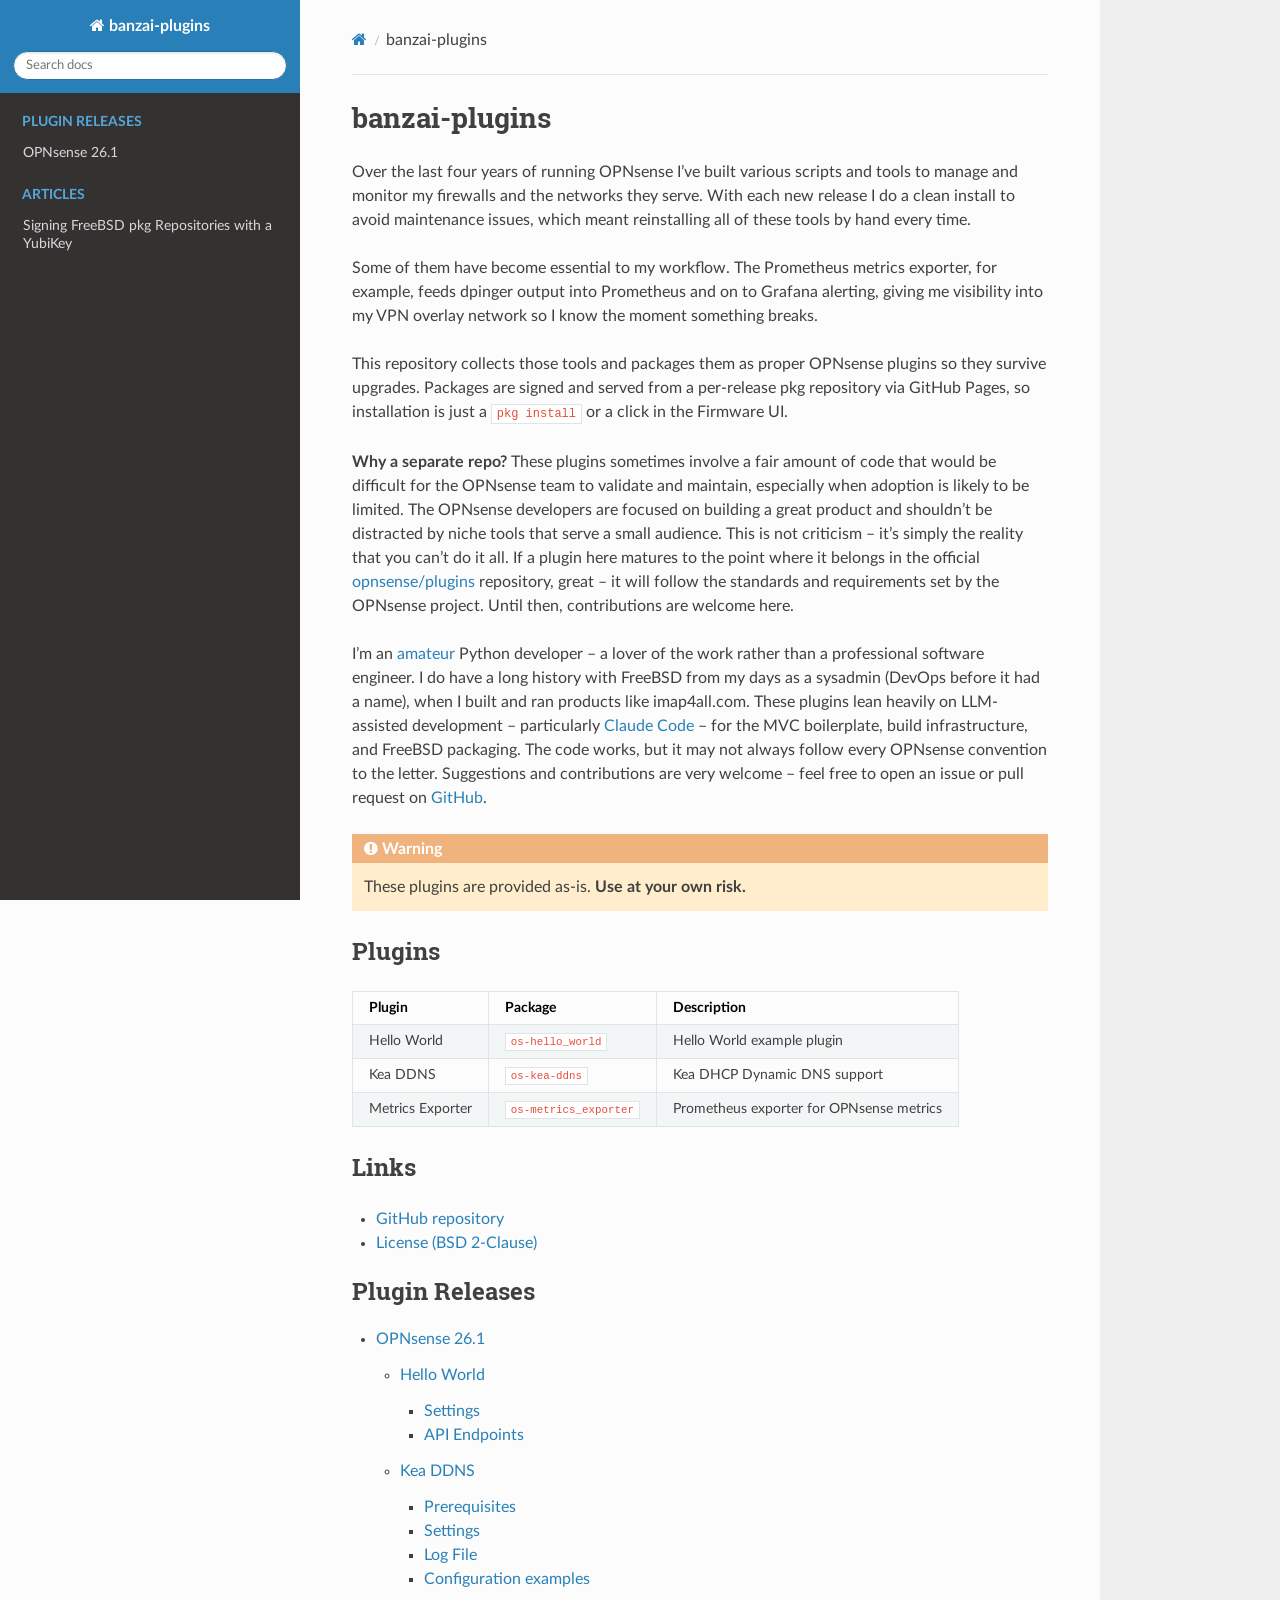
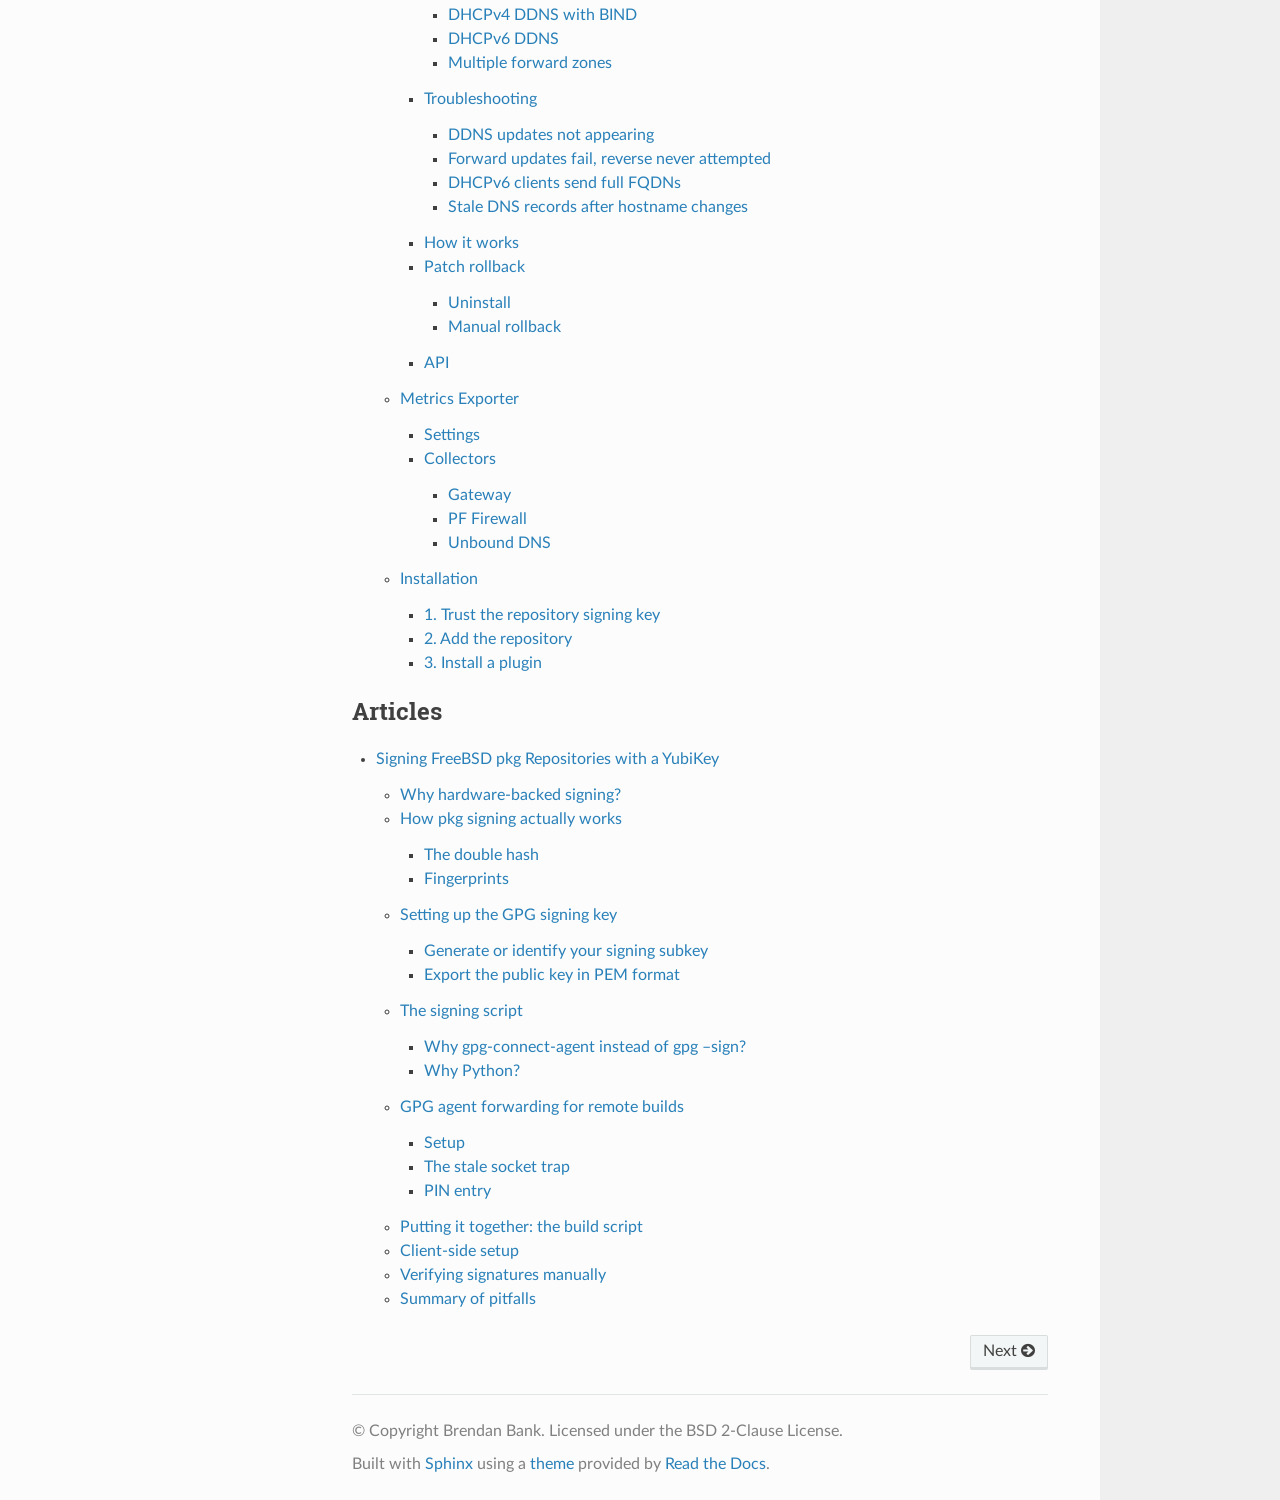
==== commit 6be32420: "Rewrite sign-repo.sh as pure Python and add signing article Replace the shell/Python hybrid signing " ====
--- a/docs/index.html
+++ b/docs/index.html
@@ -44,6 +44,10 @@
               <p class="caption" role="heading"><span class="caption-text">Plugin Releases</span></p>
 <ul>
 <li class="toctree-l1"><a class="reference internal" href="releases/26.1/index.html">OPNsense 26.1</a></li>
+</ul>
+<p class="caption" role="heading"><span class="caption-text">Articles</span></p>
+<ul>
+<li class="toctree-l1"><a class="reference internal" href="articles/yubikey-pkg-signing.html">Signing FreeBSD pkg Repositories with a YubiKey</a></li>
 </ul>
 
         </div>
@@ -192,6 +196,40 @@
 </li>
 </ul>
 </div>
+<div class="toctree-wrapper compound">
+<p class="caption" role="heading"><span class="caption-text">Articles</span></p>
+<ul>
+<li class="toctree-l1"><a class="reference internal" href="articles/yubikey-pkg-signing.html">Signing FreeBSD pkg Repositories with a YubiKey</a><ul>
+<li class="toctree-l2"><a class="reference internal" href="articles/yubikey-pkg-signing.html#why-hardware-backed-signing">Why hardware-backed signing?</a></li>
+<li class="toctree-l2"><a class="reference internal" href="articles/yubikey-pkg-signing.html#how-pkg-signing-actually-works">How pkg signing actually works</a><ul>
+<li class="toctree-l3"><a class="reference internal" href="articles/yubikey-pkg-signing.html#the-double-hash">The double hash</a></li>
+<li class="toctree-l3"><a class="reference internal" href="articles/yubikey-pkg-signing.html#fingerprints">Fingerprints</a></li>
+</ul>
+</li>
+<li class="toctree-l2"><a class="reference internal" href="articles/yubikey-pkg-signing.html#setting-up-the-gpg-signing-key">Setting up the GPG signing key</a><ul>
+<li class="toctree-l3"><a class="reference internal" href="articles/yubikey-pkg-signing.html#generate-or-identify-your-signing-subkey">Generate or identify your signing subkey</a></li>
+<li class="toctree-l3"><a class="reference internal" href="articles/yubikey-pkg-signing.html#export-the-public-key-in-pem-format">Export the public key in PEM format</a></li>
+</ul>
+</li>
+<li class="toctree-l2"><a class="reference internal" href="articles/yubikey-pkg-signing.html#the-signing-script">The signing script</a><ul>
+<li class="toctree-l3"><a class="reference internal" href="articles/yubikey-pkg-signing.html#why-gpg-connect-agent-instead-of-gpg-sign">Why gpg-connect-agent instead of gpg –sign?</a></li>
+<li class="toctree-l3"><a class="reference internal" href="articles/yubikey-pkg-signing.html#why-python">Why Python?</a></li>
+</ul>
+</li>
+<li class="toctree-l2"><a class="reference internal" href="articles/yubikey-pkg-signing.html#gpg-agent-forwarding-for-remote-builds">GPG agent forwarding for remote builds</a><ul>
+<li class="toctree-l3"><a class="reference internal" href="articles/yubikey-pkg-signing.html#setup">Setup</a></li>
+<li class="toctree-l3"><a class="reference internal" href="articles/yubikey-pkg-signing.html#the-stale-socket-trap">The stale socket trap</a></li>
+<li class="toctree-l3"><a class="reference internal" href="articles/yubikey-pkg-signing.html#pin-entry">PIN entry</a></li>
+</ul>
+</li>
+<li class="toctree-l2"><a class="reference internal" href="articles/yubikey-pkg-signing.html#putting-it-together-the-build-script">Putting it together: the build script</a></li>
+<li class="toctree-l2"><a class="reference internal" href="articles/yubikey-pkg-signing.html#client-side-setup">Client-side setup</a></li>
+<li class="toctree-l2"><a class="reference internal" href="articles/yubikey-pkg-signing.html#verifying-signatures-manually">Verifying signatures manually</a></li>
+<li class="toctree-l2"><a class="reference internal" href="articles/yubikey-pkg-signing.html#summary-of-pitfalls">Summary of pitfalls</a></li>
+</ul>
+</li>
+</ul>
+</div>
 </section>
 </section>
 
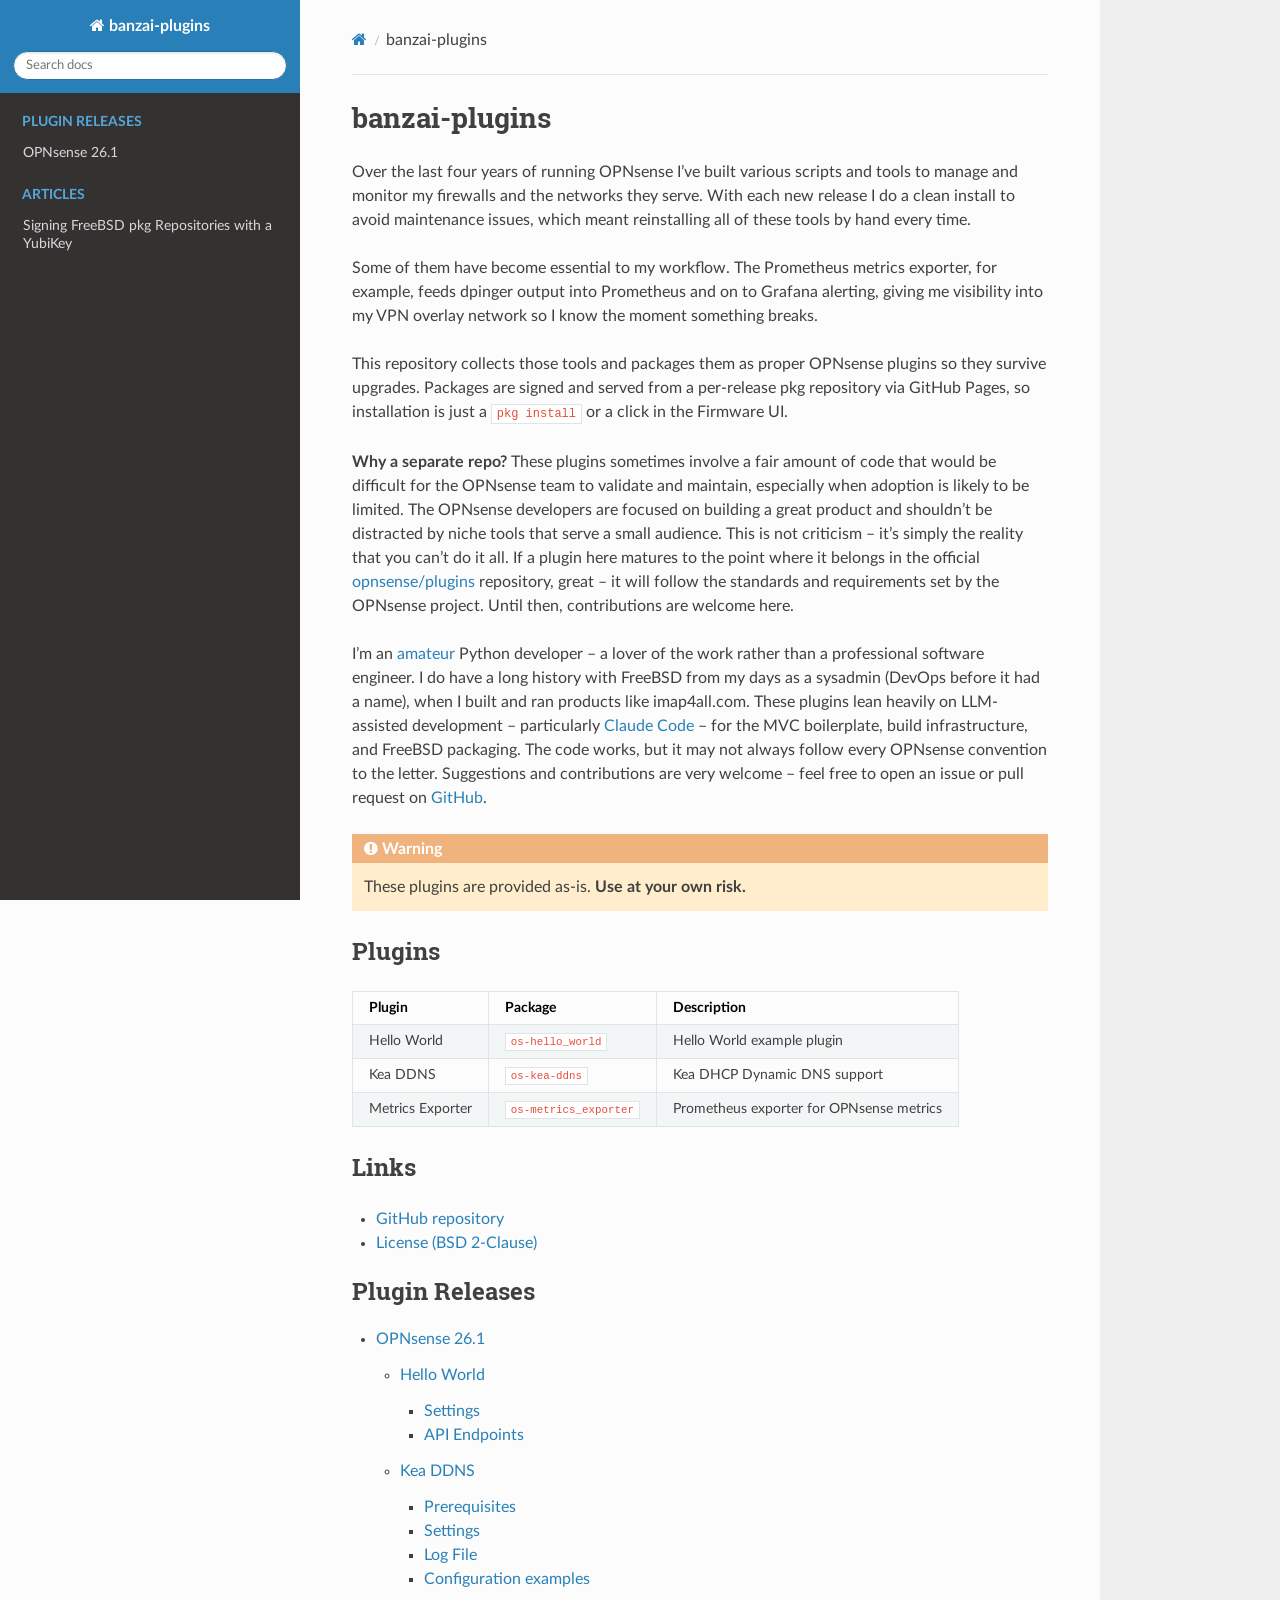
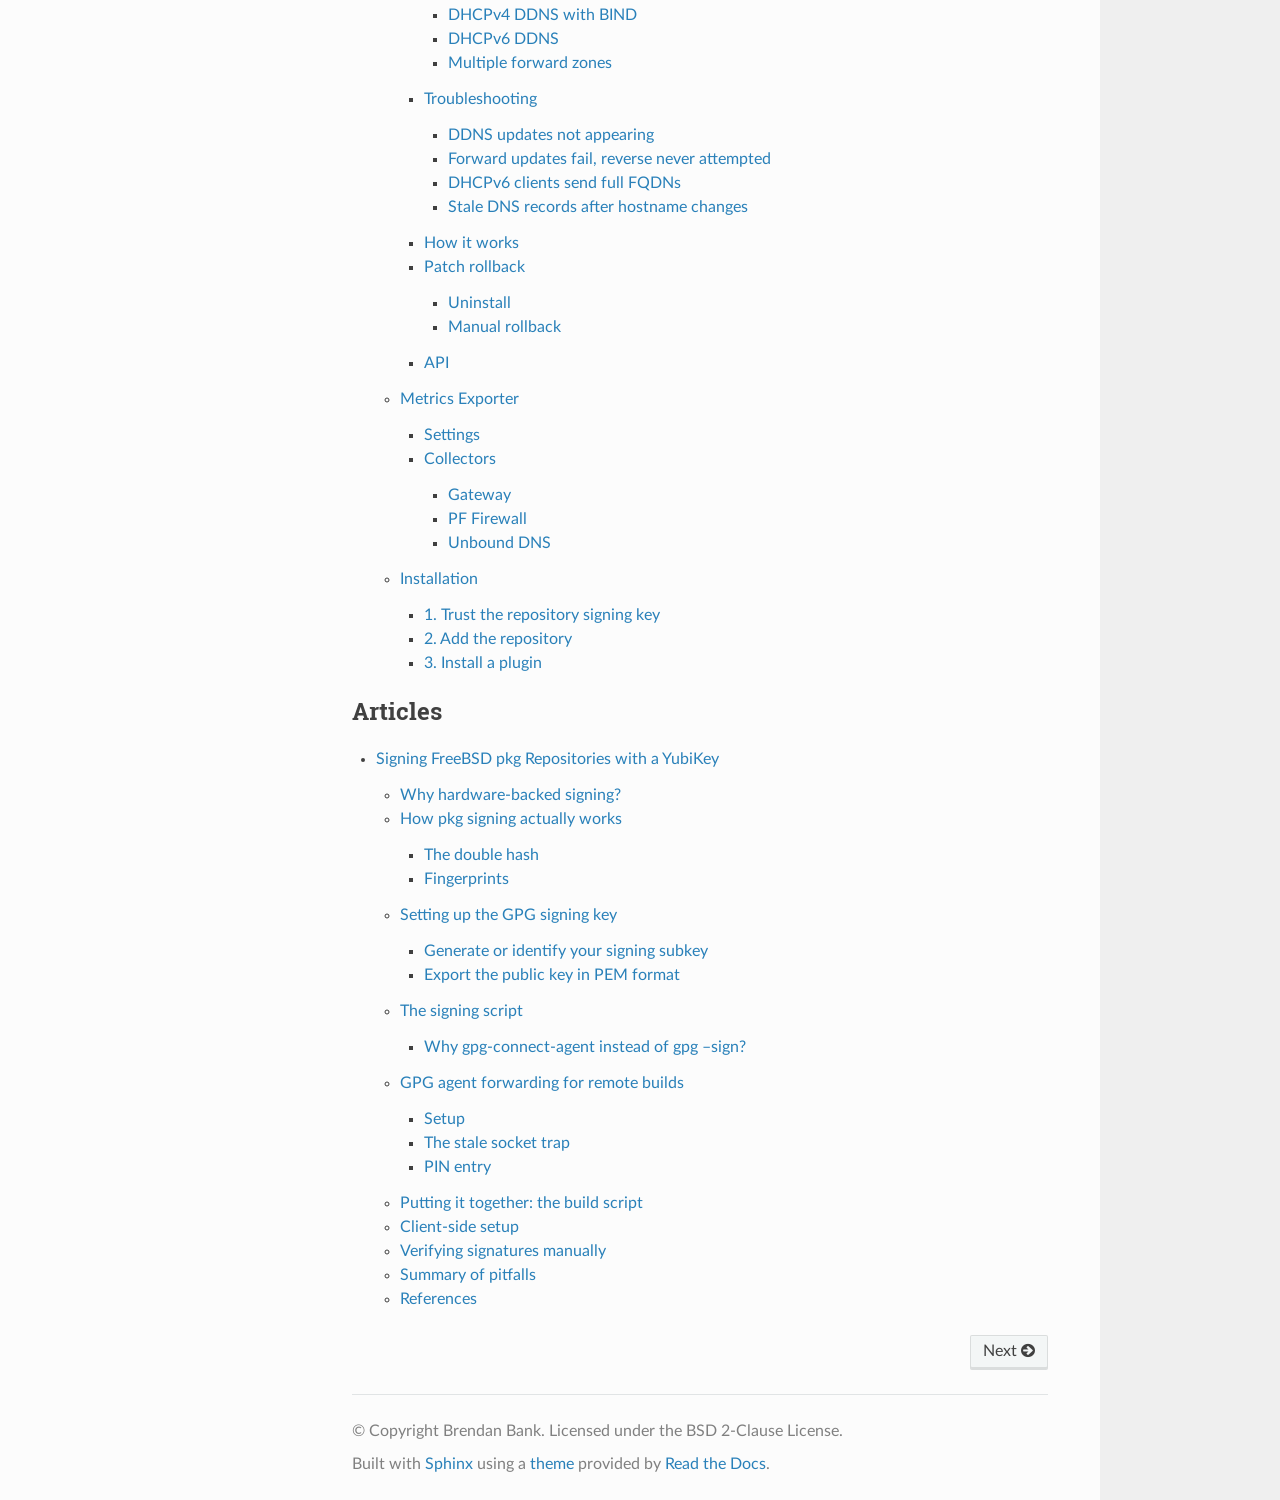
==== commit f4674c78: "Update YubiKey pkg signing article Fix opening paragraph, add inline footnote references to all clai" ====
--- a/docs/index.html
+++ b/docs/index.html
@@ -213,7 +213,6 @@
 </li>
 <li class="toctree-l2"><a class="reference internal" href="articles/yubikey-pkg-signing.html#the-signing-script">The signing script</a><ul>
 <li class="toctree-l3"><a class="reference internal" href="articles/yubikey-pkg-signing.html#why-gpg-connect-agent-instead-of-gpg-sign">Why gpg-connect-agent instead of gpg –sign?</a></li>
-<li class="toctree-l3"><a class="reference internal" href="articles/yubikey-pkg-signing.html#why-python">Why Python?</a></li>
 </ul>
 </li>
 <li class="toctree-l2"><a class="reference internal" href="articles/yubikey-pkg-signing.html#gpg-agent-forwarding-for-remote-builds">GPG agent forwarding for remote builds</a><ul>
@@ -226,6 +225,7 @@
 <li class="toctree-l2"><a class="reference internal" href="articles/yubikey-pkg-signing.html#client-side-setup">Client-side setup</a></li>
 <li class="toctree-l2"><a class="reference internal" href="articles/yubikey-pkg-signing.html#verifying-signatures-manually">Verifying signatures manually</a></li>
 <li class="toctree-l2"><a class="reference internal" href="articles/yubikey-pkg-signing.html#summary-of-pitfalls">Summary of pitfalls</a></li>
+<li class="toctree-l2"><a class="reference internal" href="articles/yubikey-pkg-signing.html#references">References</a></li>
 </ul>
 </li>
 </ul>
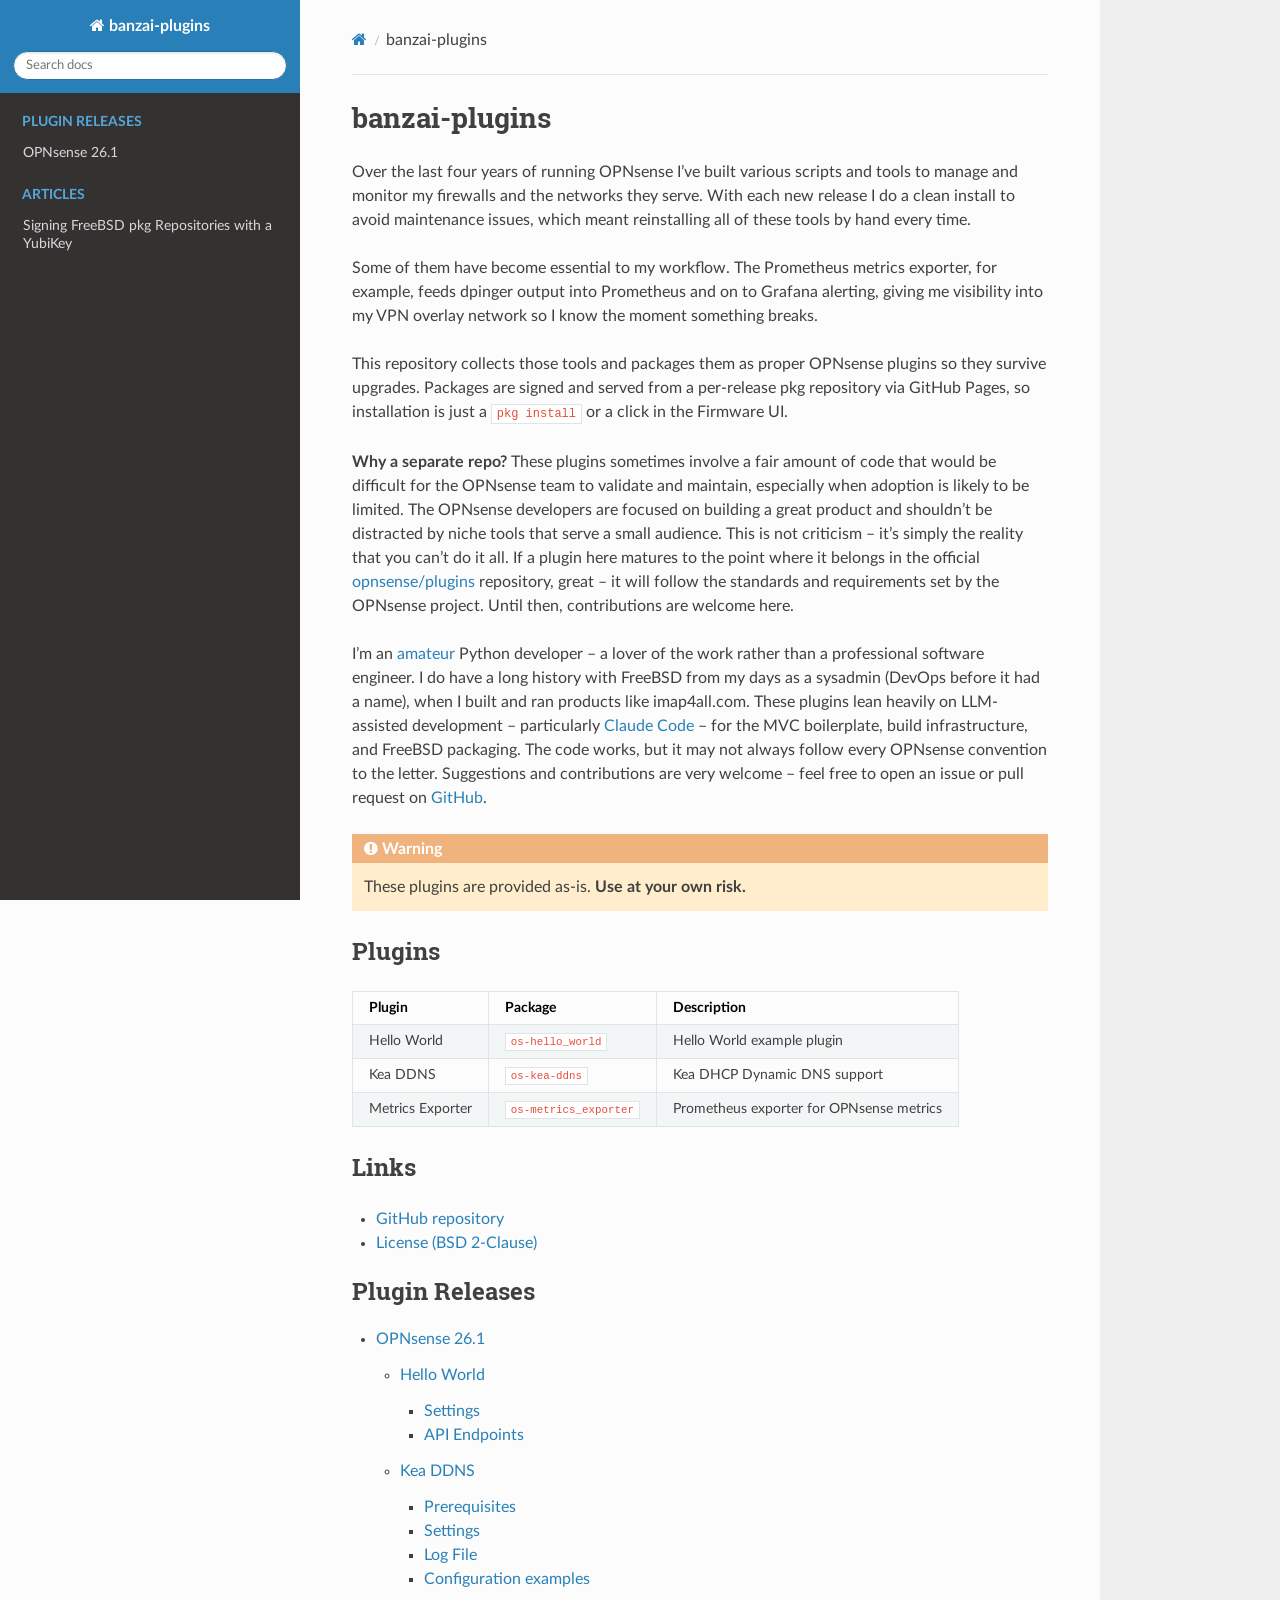
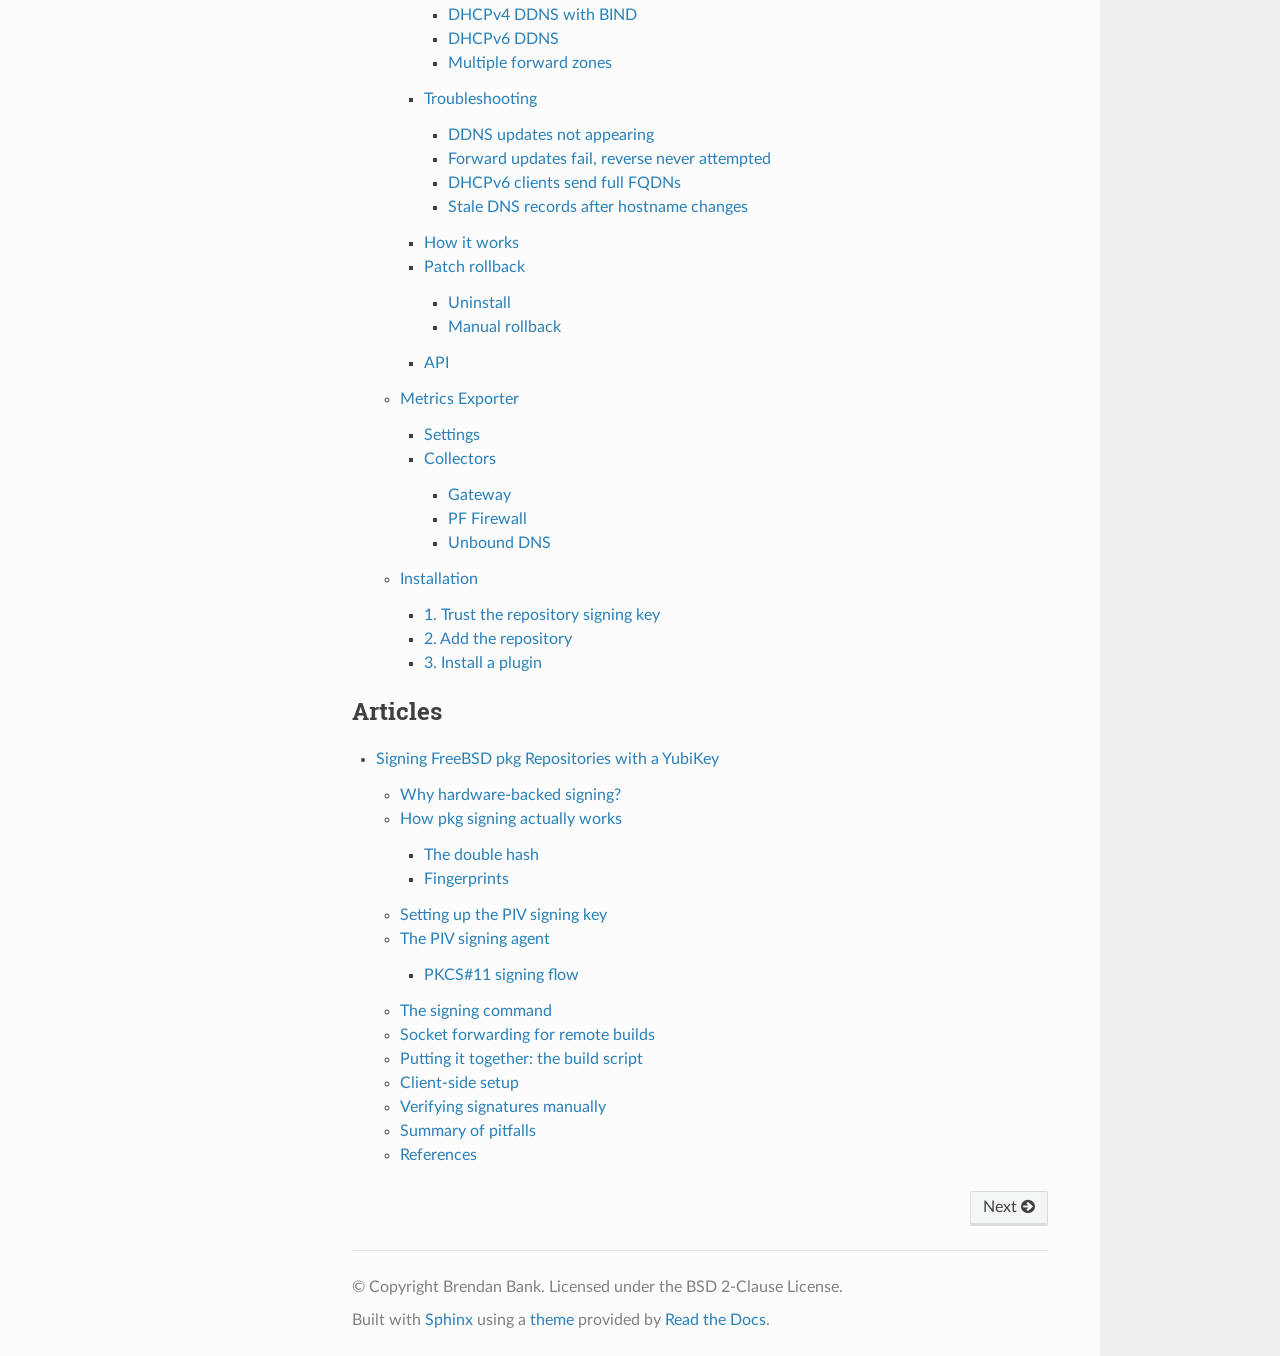
==== commit d3bfcc42: "Update article to PIV, add Mermaid diagram, load .env for PIN - Rewrite yubikey-pkg-signing article " ====
--- a/docs/index.html
+++ b/docs/index.html
@@ -206,21 +206,13 @@
 <li class="toctree-l3"><a class="reference internal" href="articles/yubikey-pkg-signing.html#fingerprints">Fingerprints</a></li>
 </ul>
 </li>
-<li class="toctree-l2"><a class="reference internal" href="articles/yubikey-pkg-signing.html#setting-up-the-gpg-signing-key">Setting up the GPG signing key</a><ul>
-<li class="toctree-l3"><a class="reference internal" href="articles/yubikey-pkg-signing.html#generate-or-identify-your-signing-subkey">Generate or identify your signing subkey</a></li>
-<li class="toctree-l3"><a class="reference internal" href="articles/yubikey-pkg-signing.html#export-the-public-key-in-pem-format">Export the public key in PEM format</a></li>
-</ul>
-</li>
-<li class="toctree-l2"><a class="reference internal" href="articles/yubikey-pkg-signing.html#the-signing-script">The signing script</a><ul>
-<li class="toctree-l3"><a class="reference internal" href="articles/yubikey-pkg-signing.html#why-gpg-connect-agent-instead-of-gpg-sign">Why gpg-connect-agent instead of gpg –sign?</a></li>
-</ul>
-</li>
-<li class="toctree-l2"><a class="reference internal" href="articles/yubikey-pkg-signing.html#gpg-agent-forwarding-for-remote-builds">GPG agent forwarding for remote builds</a><ul>
-<li class="toctree-l3"><a class="reference internal" href="articles/yubikey-pkg-signing.html#setup">Setup</a></li>
-<li class="toctree-l3"><a class="reference internal" href="articles/yubikey-pkg-signing.html#the-stale-socket-trap">The stale socket trap</a></li>
-<li class="toctree-l3"><a class="reference internal" href="articles/yubikey-pkg-signing.html#pin-entry">PIN entry</a></li>
-</ul>
-</li>
+<li class="toctree-l2"><a class="reference internal" href="articles/yubikey-pkg-signing.html#setting-up-the-piv-signing-key">Setting up the PIV signing key</a></li>
+<li class="toctree-l2"><a class="reference internal" href="articles/yubikey-pkg-signing.html#the-piv-signing-agent">The PIV signing agent</a><ul>
+<li class="toctree-l3"><a class="reference internal" href="articles/yubikey-pkg-signing.html#pkcs-11-signing-flow">PKCS#11 signing flow</a></li>
+</ul>
+</li>
+<li class="toctree-l2"><a class="reference internal" href="articles/yubikey-pkg-signing.html#the-signing-command">The signing command</a></li>
+<li class="toctree-l2"><a class="reference internal" href="articles/yubikey-pkg-signing.html#socket-forwarding-for-remote-builds">Socket forwarding for remote builds</a></li>
 <li class="toctree-l2"><a class="reference internal" href="articles/yubikey-pkg-signing.html#putting-it-together-the-build-script">Putting it together: the build script</a></li>
 <li class="toctree-l2"><a class="reference internal" href="articles/yubikey-pkg-signing.html#client-side-setup">Client-side setup</a></li>
 <li class="toctree-l2"><a class="reference internal" href="articles/yubikey-pkg-signing.html#verifying-signatures-manually">Verifying signatures manually</a></li>
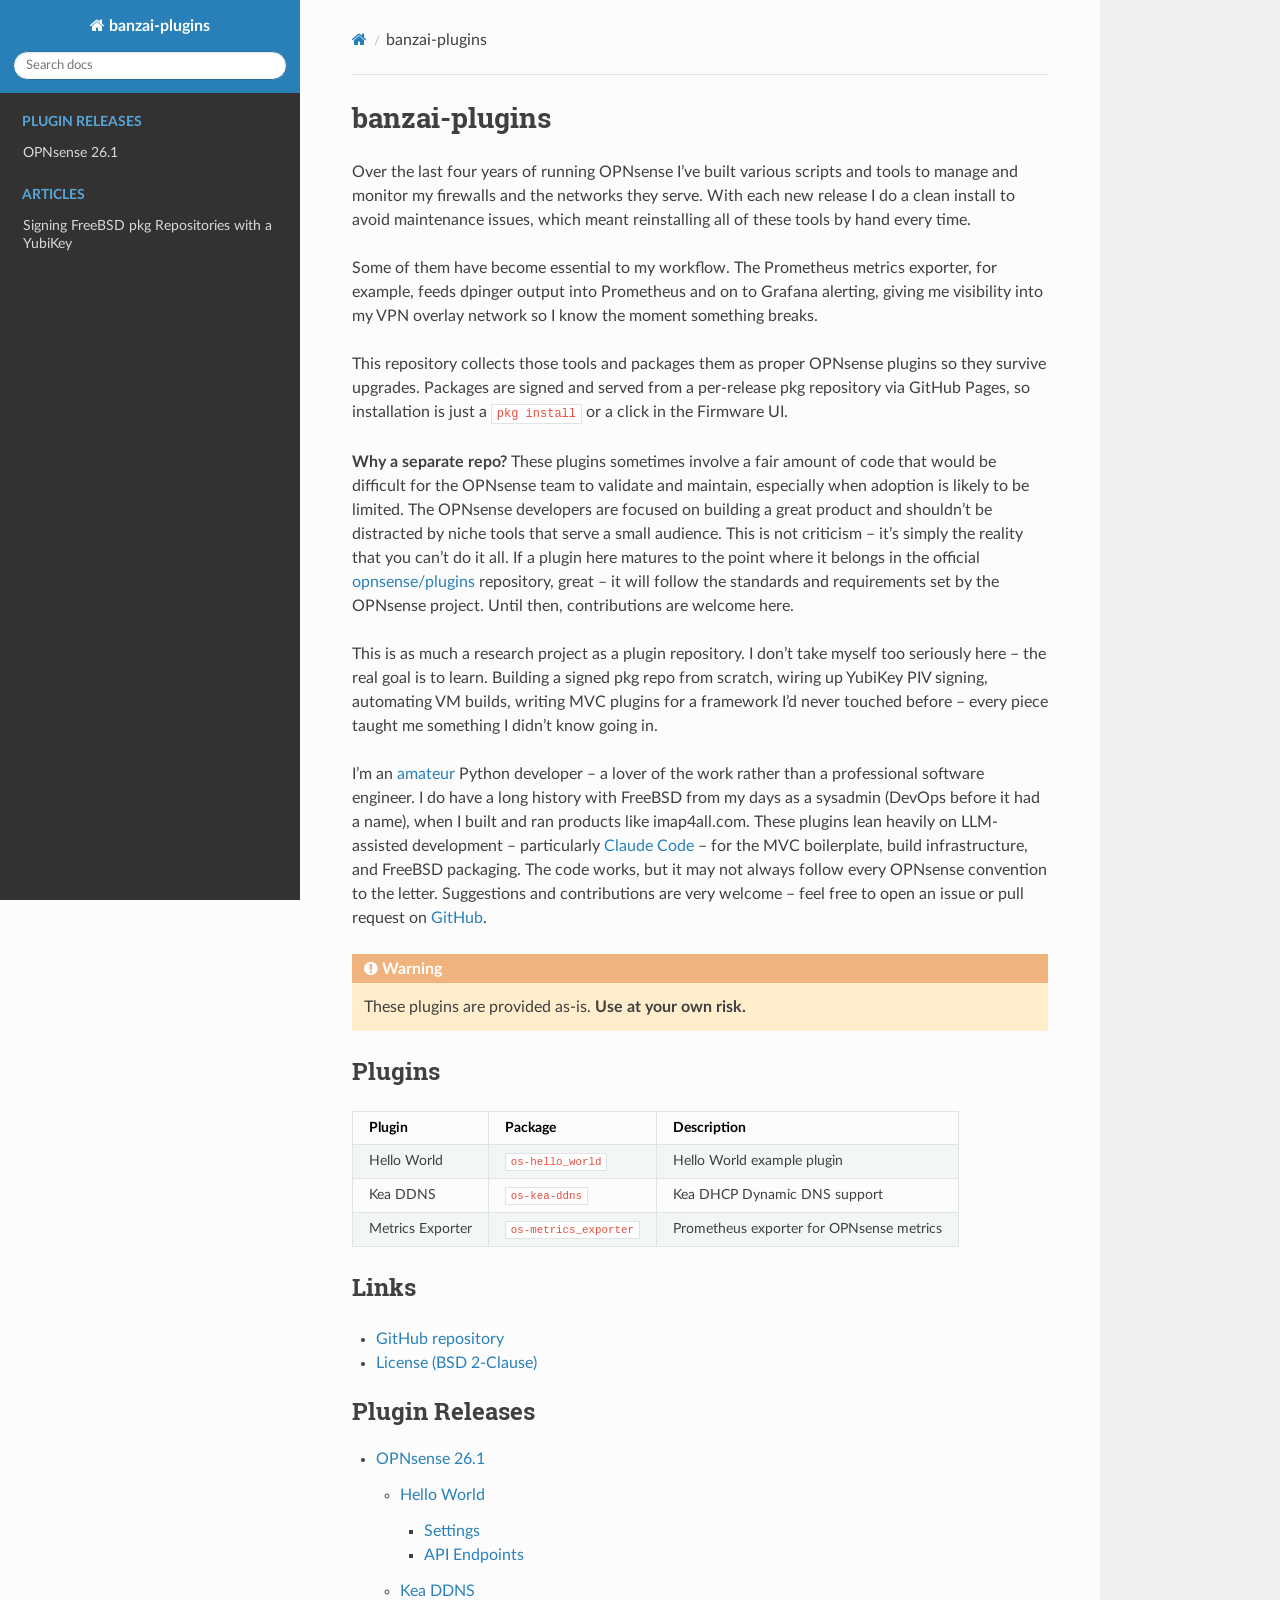
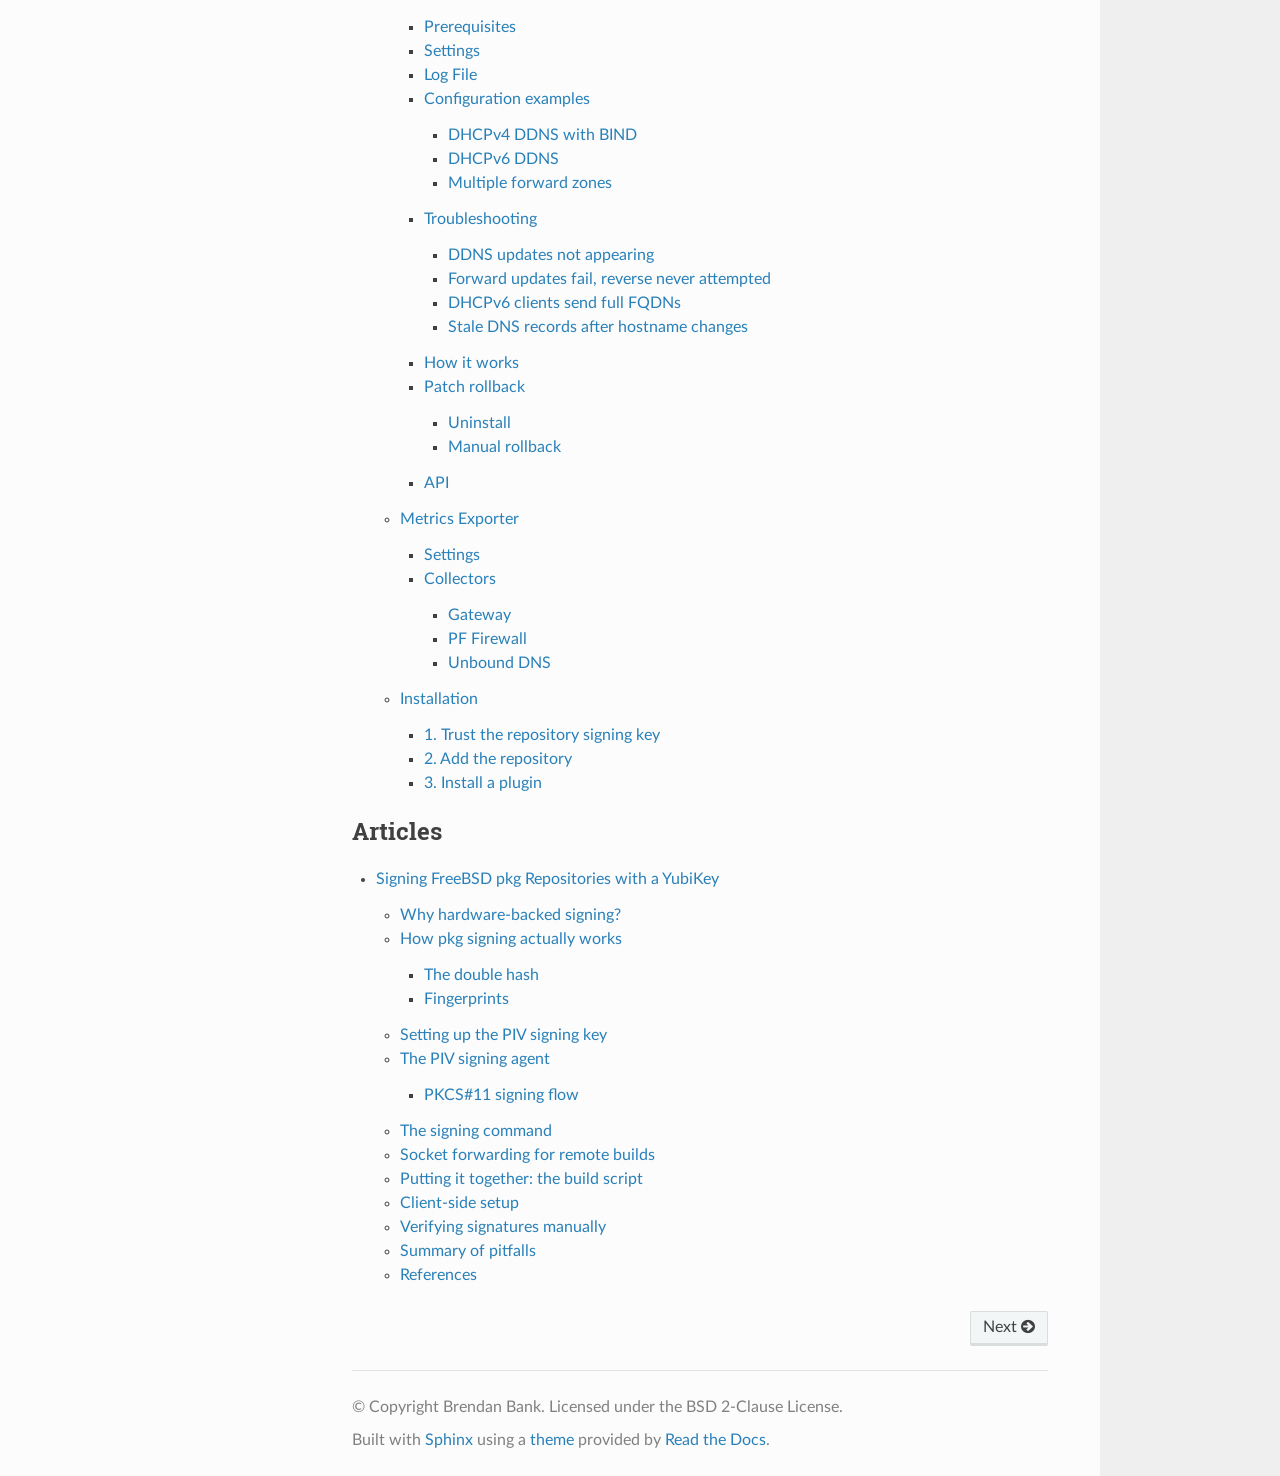
==== commit f0b7a9f5: "Add research project framing to README and docs index" ====
--- a/docs/index.html
+++ b/docs/index.html
@@ -96,6 +96,11 @@
 belongs in the official <a class="reference external" href="https://github.com/opnsense/plugins">opnsense/plugins</a>
 repository, great – it will follow the standards and requirements set by the
 OPNsense project. Until then, contributions are welcome here.</p>
+<p>This is as much a research project as a plugin repository. I don’t take myself
+too seriously here – the real goal is to learn. Building a signed pkg repo from
+scratch, wiring up YubiKey PIV signing, automating VM builds, writing MVC
+plugins for a framework I’d never touched before – every piece taught me
+something I didn’t know going in.</p>
 <p>I’m an <a class="reference external" href="https://winningmindtraining.com/remaining-an-amateur-a-lover-of-the-work/">amateur</a>
 Python developer – a lover of the work rather than a professional software
 engineer. I do have a long history with FreeBSD from my days as a sysadmin
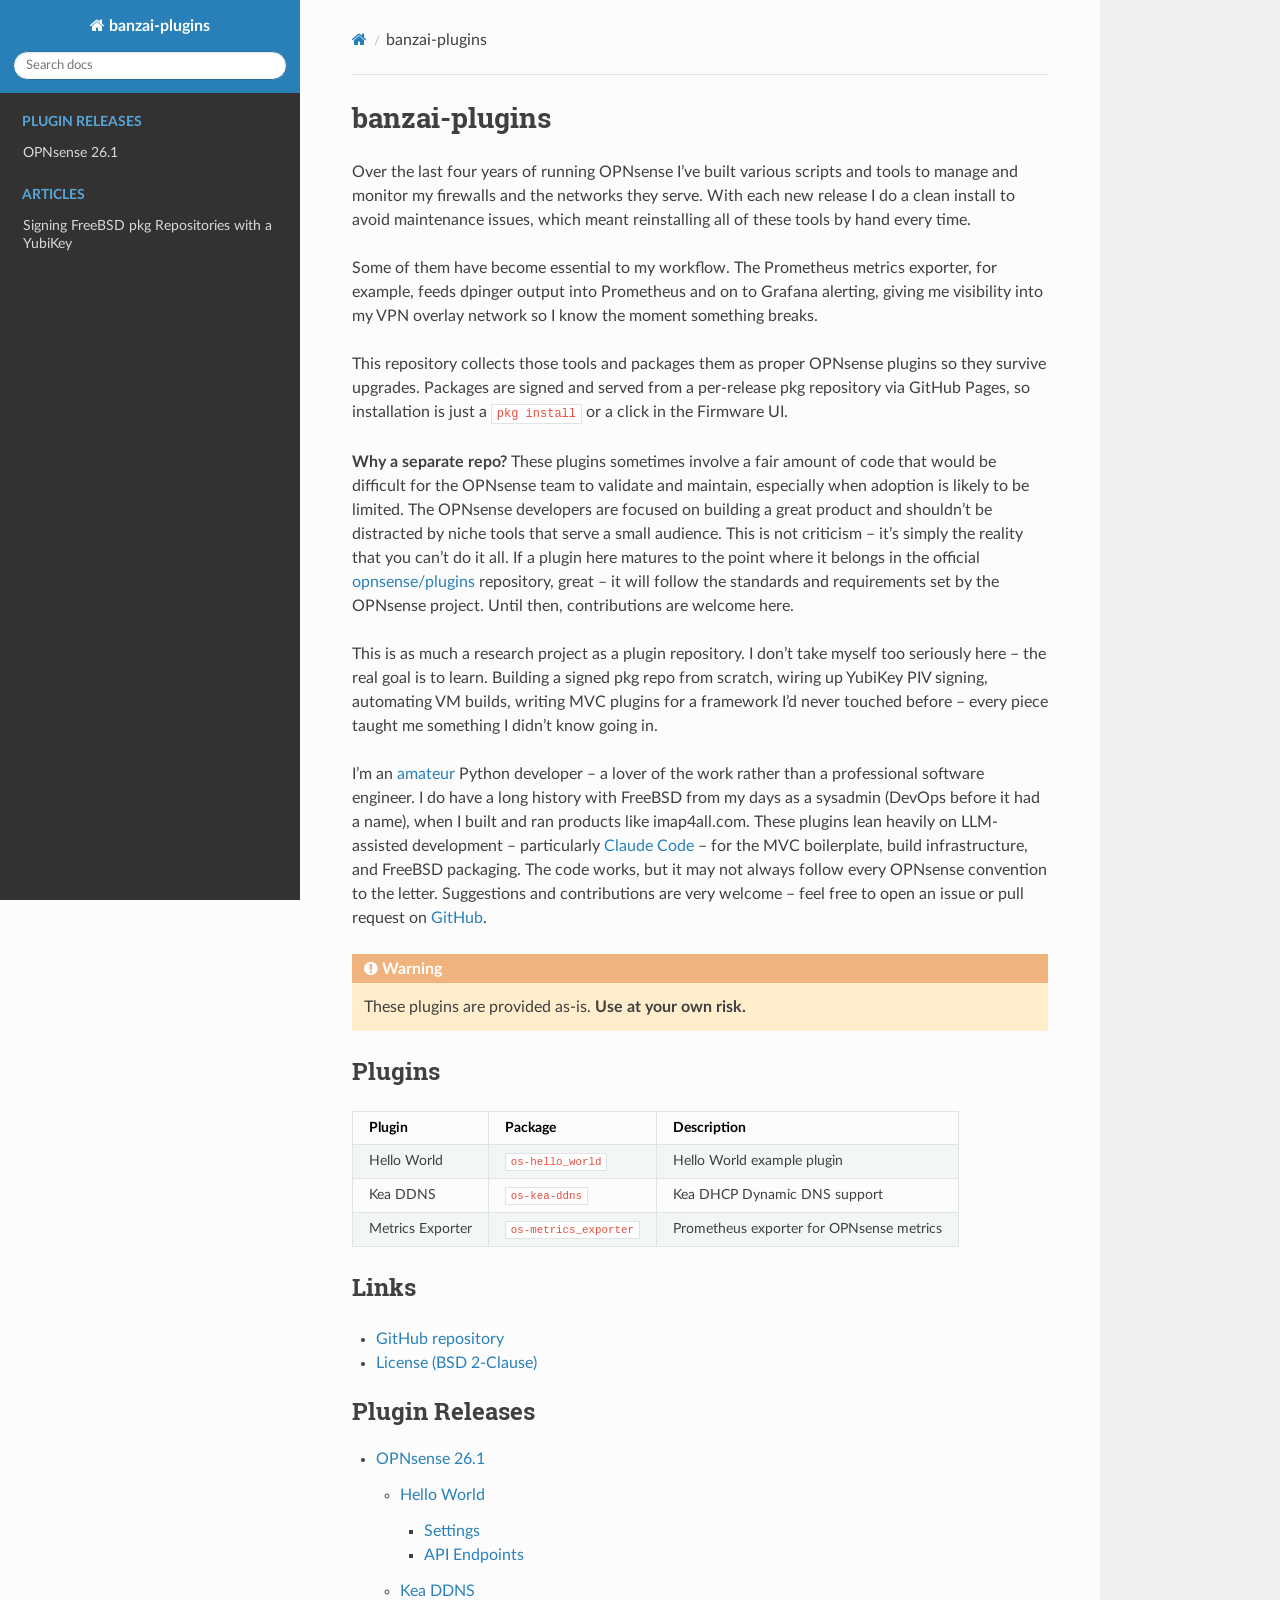
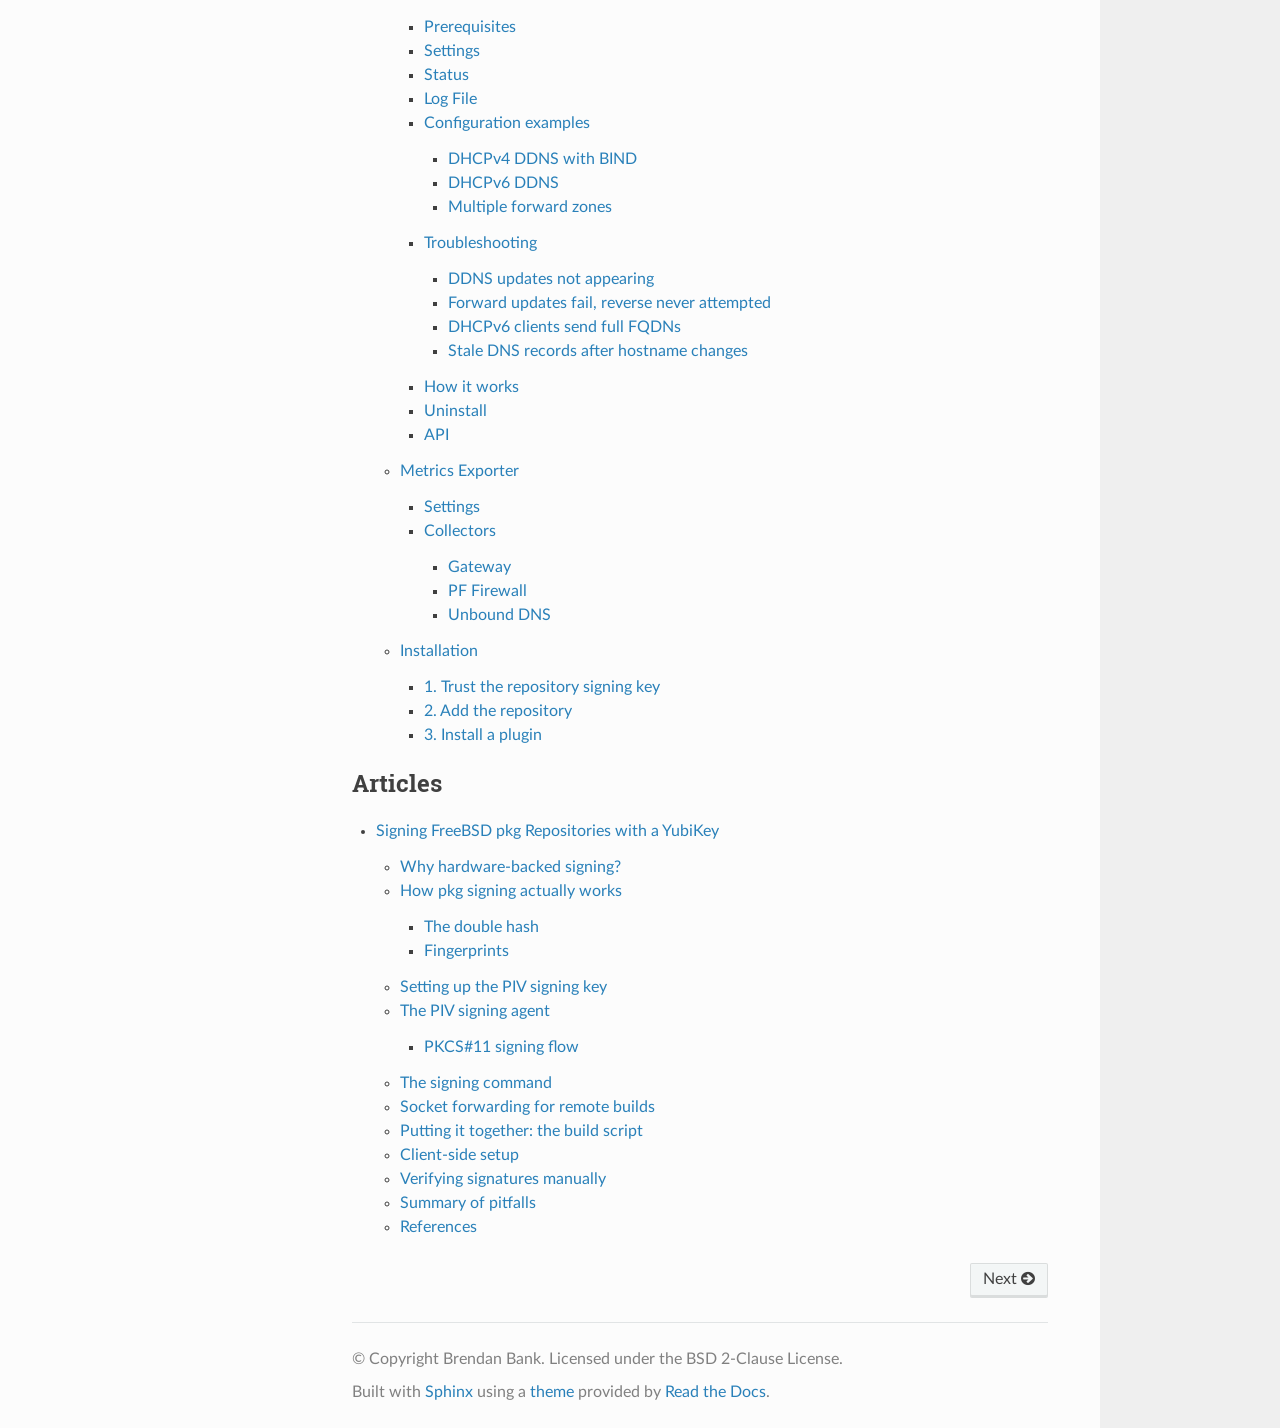
==== commit 5fe6c1f6: "Fix stale signing fingerprint in Sphinx docs The Sphinx install instructions had an old fingerprint." ====
--- a/docs/index.html
+++ b/docs/index.html
@@ -158,6 +158,7 @@
 <li class="toctree-l2"><a class="reference internal" href="releases/26.1/kea_ddns.html">Kea DDNS</a><ul>
 <li class="toctree-l3"><a class="reference internal" href="releases/26.1/kea_ddns.html#prerequisites">Prerequisites</a></li>
 <li class="toctree-l3"><a class="reference internal" href="releases/26.1/kea_ddns.html#settings">Settings</a></li>
+<li class="toctree-l3"><a class="reference internal" href="releases/26.1/kea_ddns.html#status">Status</a></li>
 <li class="toctree-l3"><a class="reference internal" href="releases/26.1/kea_ddns.html#log-file">Log File</a></li>
 <li class="toctree-l3"><a class="reference internal" href="releases/26.1/kea_ddns.html#configuration-examples">Configuration examples</a><ul>
 <li class="toctree-l4"><a class="reference internal" href="releases/26.1/kea_ddns.html#dhcpv4-ddns-with-bind">DHCPv4 DDNS with BIND</a></li>
@@ -173,11 +174,7 @@
 </ul>
 </li>
 <li class="toctree-l3"><a class="reference internal" href="releases/26.1/kea_ddns.html#how-it-works">How it works</a></li>
-<li class="toctree-l3"><a class="reference internal" href="releases/26.1/kea_ddns.html#patch-rollback">Patch rollback</a><ul>
-<li class="toctree-l4"><a class="reference internal" href="releases/26.1/kea_ddns.html#uninstall">Uninstall</a></li>
-<li class="toctree-l4"><a class="reference internal" href="releases/26.1/kea_ddns.html#manual-rollback">Manual rollback</a></li>
-</ul>
-</li>
+<li class="toctree-l3"><a class="reference internal" href="releases/26.1/kea_ddns.html#uninstall">Uninstall</a></li>
 <li class="toctree-l3"><a class="reference internal" href="releases/26.1/kea_ddns.html#api">API</a></li>
 </ul>
 </li>
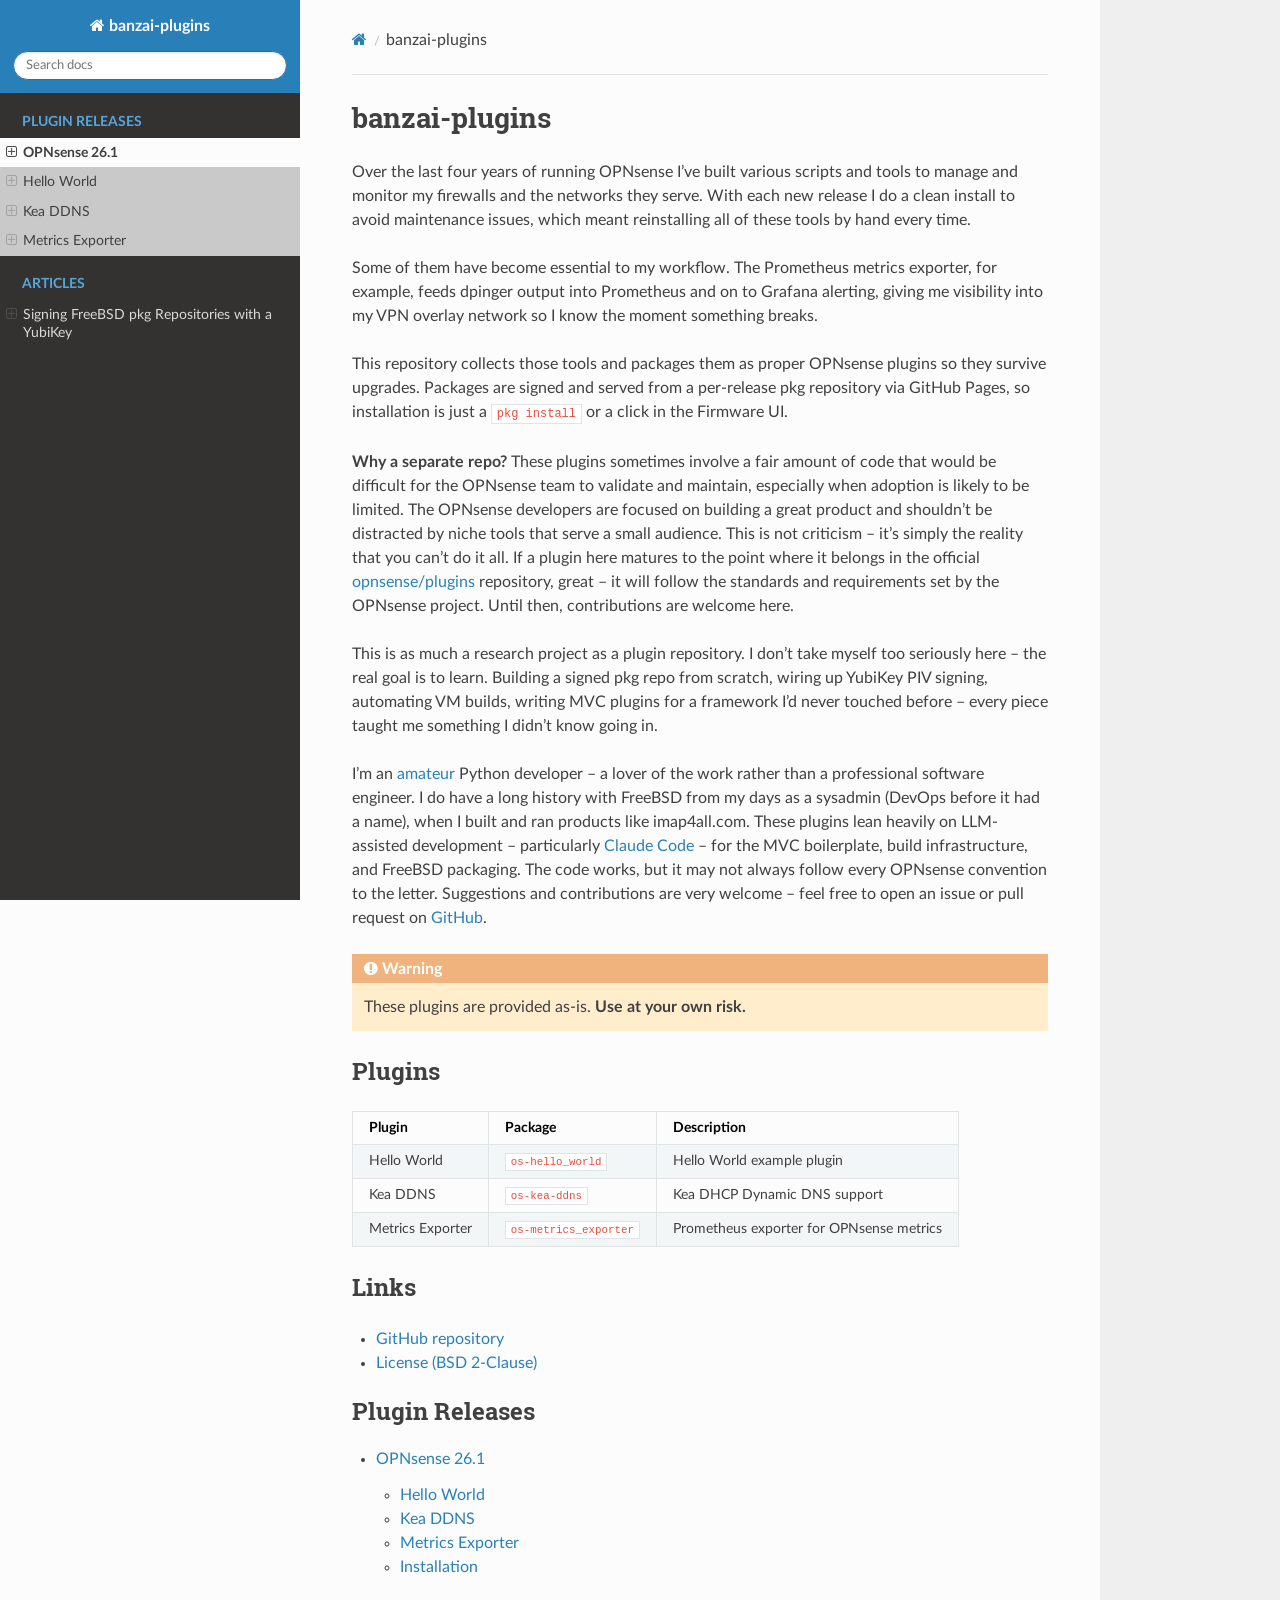
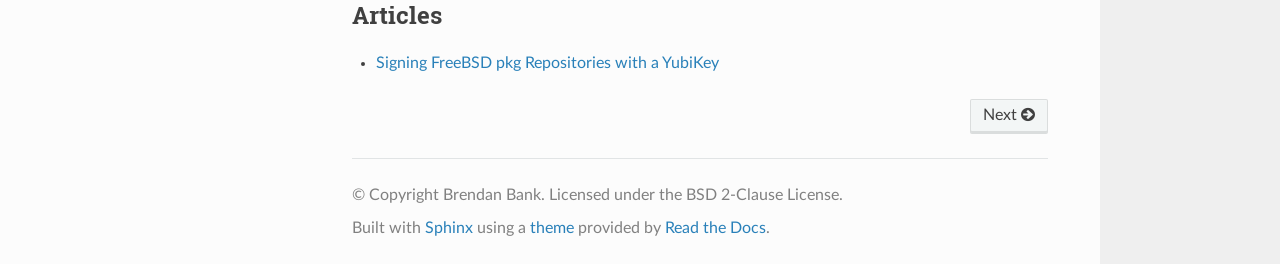
==== commit d9f74a92: "docs: fix sidebar navigation — expand plugin list, hide article subsections Add custom CSS to always" ====
--- a/docs/index.html
+++ b/docs/index.html
@@ -9,6 +9,7 @@
   <title>banzai-plugins &mdash; banzai-plugins  documentation</title>
       <link rel="stylesheet" type="text/css" href="_static/pygments.css?v=b86133f3" />
       <link rel="stylesheet" type="text/css" href="_static/css/theme.css?v=9edc463e" />
+      <link rel="stylesheet" type="text/css" href="_static/custom.css?v=64ce4cbe" />
 
   
       <script src="_static/jquery.js?v=5d32c60e"></script>
@@ -43,11 +44,62 @@
         </div><div class="wy-menu wy-menu-vertical" data-spy="affix" role="navigation" aria-label="Navigation menu">
               <p class="caption" role="heading"><span class="caption-text">Plugin Releases</span></p>
 <ul>
-<li class="toctree-l1"><a class="reference internal" href="releases/26.1/index.html">OPNsense 26.1</a></li>
+<li class="toctree-l1"><a class="reference internal" href="releases/26.1/index.html">OPNsense 26.1</a><ul>
+<li class="toctree-l2"><a class="reference internal" href="releases/26.1/hello_world.html">Hello World</a><ul>
+<li class="toctree-l3"><a class="reference internal" href="releases/26.1/hello_world.html#settings">Settings</a></li>
+<li class="toctree-l3"><a class="reference internal" href="releases/26.1/hello_world.html#api-endpoints">API Endpoints</a></li>
+</ul>
+</li>
+<li class="toctree-l2"><a class="reference internal" href="releases/26.1/kea_ddns.html">Kea DDNS</a><ul>
+<li class="toctree-l3"><a class="reference internal" href="releases/26.1/kea_ddns.html#prerequisites">Prerequisites</a></li>
+<li class="toctree-l3"><a class="reference internal" href="releases/26.1/kea_ddns.html#settings">Settings</a></li>
+<li class="toctree-l3"><a class="reference internal" href="releases/26.1/kea_ddns.html#status">Status</a></li>
+<li class="toctree-l3"><a class="reference internal" href="releases/26.1/kea_ddns.html#log-file">Log File</a></li>
+<li class="toctree-l3"><a class="reference internal" href="releases/26.1/kea_ddns.html#configuration-examples">Configuration examples</a></li>
+<li class="toctree-l3"><a class="reference internal" href="releases/26.1/kea_ddns.html#troubleshooting">Troubleshooting</a></li>
+<li class="toctree-l3"><a class="reference internal" href="releases/26.1/kea_ddns.html#how-it-works">How it works</a></li>
+<li class="toctree-l3"><a class="reference internal" href="releases/26.1/kea_ddns.html#coexistence-with-core-ddns">Coexistence with core DDNS</a></li>
+<li class="toctree-l3"><a class="reference internal" href="releases/26.1/kea_ddns.html#uninstall">Uninstall</a></li>
+<li class="toctree-l3"><a class="reference internal" href="releases/26.1/kea_ddns.html#api">API</a></li>
+</ul>
+</li>
+<li class="toctree-l2"><a class="reference internal" href="releases/26.1/metrics_exporter.html">Metrics Exporter</a><ul>
+<li class="toctree-l3"><a class="reference internal" href="releases/26.1/metrics_exporter.html#settings">Settings</a></li>
+<li class="toctree-l3"><a class="reference internal" href="releases/26.1/metrics_exporter.html#collectors">Collectors</a></li>
+</ul>
+</li>
+<li class="toctree-l2"><a class="reference internal" href="releases/26.1/index.html#installation">Installation</a><ul>
+<li class="toctree-l3"><a class="reference internal" href="releases/26.1/index.html#trust-the-repository-signing-key">1. Trust the repository signing key</a></li>
+<li class="toctree-l3"><a class="reference internal" href="releases/26.1/index.html#add-the-repository">2. Add the repository</a></li>
+<li class="toctree-l3"><a class="reference internal" href="releases/26.1/index.html#install-a-plugin">3. Install a plugin</a></li>
+</ul>
+</li>
+</ul>
+</li>
 </ul>
 <p class="caption" role="heading"><span class="caption-text">Articles</span></p>
 <ul>
-<li class="toctree-l1"><a class="reference internal" href="articles/yubikey-pkg-signing.html">Signing FreeBSD pkg Repositories with a YubiKey</a></li>
+<li class="toctree-l1"><a class="reference internal" href="articles/yubikey-pkg-signing.html">Signing FreeBSD pkg Repositories with a YubiKey</a><ul>
+<li class="toctree-l2"><a class="reference internal" href="articles/yubikey-pkg-signing.html#why-hardware-backed-signing">Why hardware-backed signing?</a></li>
+<li class="toctree-l2"><a class="reference internal" href="articles/yubikey-pkg-signing.html#how-pkg-signing-actually-works">How pkg signing actually works</a><ul>
+<li class="toctree-l3"><a class="reference internal" href="articles/yubikey-pkg-signing.html#the-double-hash">The double hash</a></li>
+<li class="toctree-l3"><a class="reference internal" href="articles/yubikey-pkg-signing.html#fingerprints">Fingerprints</a></li>
+</ul>
+</li>
+<li class="toctree-l2"><a class="reference internal" href="articles/yubikey-pkg-signing.html#setting-up-the-piv-signing-key">Setting up the PIV signing key</a></li>
+<li class="toctree-l2"><a class="reference internal" href="articles/yubikey-pkg-signing.html#the-piv-signing-agent">The PIV signing agent</a><ul>
+<li class="toctree-l3"><a class="reference internal" href="articles/yubikey-pkg-signing.html#pkcs-11-signing-flow">PKCS#11 signing flow</a></li>
+</ul>
+</li>
+<li class="toctree-l2"><a class="reference internal" href="articles/yubikey-pkg-signing.html#the-signing-command">The signing command</a></li>
+<li class="toctree-l2"><a class="reference internal" href="articles/yubikey-pkg-signing.html#socket-forwarding-for-remote-builds">Socket forwarding for remote builds</a></li>
+<li class="toctree-l2"><a class="reference internal" href="articles/yubikey-pkg-signing.html#putting-it-together-the-build-script">Putting it together: the build script</a></li>
+<li class="toctree-l2"><a class="reference internal" href="articles/yubikey-pkg-signing.html#client-side-setup">Client-side setup</a></li>
+<li class="toctree-l2"><a class="reference internal" href="articles/yubikey-pkg-signing.html#verifying-signatures-manually">Verifying signatures manually</a></li>
+<li class="toctree-l2"><a class="reference internal" href="articles/yubikey-pkg-signing.html#summary-of-pitfalls">Summary of pitfalls</a></li>
+<li class="toctree-l2"><a class="reference internal" href="articles/yubikey-pkg-signing.html#references">References</a></li>
+</ul>
+</li>
 </ul>
 
         </div>
@@ -150,50 +202,10 @@
 <p class="caption" role="heading"><span class="caption-text">Plugin Releases</span></p>
 <ul>
 <li class="toctree-l1"><a class="reference internal" href="releases/26.1/index.html">OPNsense 26.1</a><ul>
-<li class="toctree-l2"><a class="reference internal" href="releases/26.1/hello_world.html">Hello World</a><ul>
-<li class="toctree-l3"><a class="reference internal" href="releases/26.1/hello_world.html#settings">Settings</a></li>
-<li class="toctree-l3"><a class="reference internal" href="releases/26.1/hello_world.html#api-endpoints">API Endpoints</a></li>
-</ul>
-</li>
-<li class="toctree-l2"><a class="reference internal" href="releases/26.1/kea_ddns.html">Kea DDNS</a><ul>
-<li class="toctree-l3"><a class="reference internal" href="releases/26.1/kea_ddns.html#prerequisites">Prerequisites</a></li>
-<li class="toctree-l3"><a class="reference internal" href="releases/26.1/kea_ddns.html#settings">Settings</a></li>
-<li class="toctree-l3"><a class="reference internal" href="releases/26.1/kea_ddns.html#status">Status</a></li>
-<li class="toctree-l3"><a class="reference internal" href="releases/26.1/kea_ddns.html#log-file">Log File</a></li>
-<li class="toctree-l3"><a class="reference internal" href="releases/26.1/kea_ddns.html#configuration-examples">Configuration examples</a><ul>
-<li class="toctree-l4"><a class="reference internal" href="releases/26.1/kea_ddns.html#dhcpv4-ddns-with-bind">DHCPv4 DDNS with BIND</a></li>
-<li class="toctree-l4"><a class="reference internal" href="releases/26.1/kea_ddns.html#dhcpv6-ddns">DHCPv6 DDNS</a></li>
-<li class="toctree-l4"><a class="reference internal" href="releases/26.1/kea_ddns.html#multiple-forward-zones">Multiple forward zones</a></li>
-</ul>
-</li>
-<li class="toctree-l3"><a class="reference internal" href="releases/26.1/kea_ddns.html#troubleshooting">Troubleshooting</a><ul>
-<li class="toctree-l4"><a class="reference internal" href="releases/26.1/kea_ddns.html#ddns-updates-not-appearing">DDNS updates not appearing</a></li>
-<li class="toctree-l4"><a class="reference internal" href="releases/26.1/kea_ddns.html#forward-updates-fail-reverse-never-attempted">Forward updates fail, reverse never attempted</a></li>
-<li class="toctree-l4"><a class="reference internal" href="releases/26.1/kea_ddns.html#dhcpv6-clients-send-full-fqdns">DHCPv6 clients send full FQDNs</a></li>
-<li class="toctree-l4"><a class="reference internal" href="releases/26.1/kea_ddns.html#stale-dns-records-after-hostname-changes">Stale DNS records after hostname changes</a></li>
-</ul>
-</li>
-<li class="toctree-l3"><a class="reference internal" href="releases/26.1/kea_ddns.html#how-it-works">How it works</a></li>
-<li class="toctree-l3"><a class="reference internal" href="releases/26.1/kea_ddns.html#uninstall">Uninstall</a></li>
-<li class="toctree-l3"><a class="reference internal" href="releases/26.1/kea_ddns.html#api">API</a></li>
-</ul>
-</li>
-<li class="toctree-l2"><a class="reference internal" href="releases/26.1/metrics_exporter.html">Metrics Exporter</a><ul>
-<li class="toctree-l3"><a class="reference internal" href="releases/26.1/metrics_exporter.html#settings">Settings</a></li>
-<li class="toctree-l3"><a class="reference internal" href="releases/26.1/metrics_exporter.html#collectors">Collectors</a><ul>
-<li class="toctree-l4"><a class="reference internal" href="releases/26.1/metrics_exporter.html#gateway">Gateway</a></li>
-<li class="toctree-l4"><a class="reference internal" href="releases/26.1/metrics_exporter.html#pf-firewall">PF Firewall</a></li>
-<li class="toctree-l4"><a class="reference internal" href="releases/26.1/metrics_exporter.html#unbound-dns">Unbound DNS</a></li>
-</ul>
-</li>
-</ul>
-</li>
-<li class="toctree-l2"><a class="reference internal" href="releases/26.1/index.html#installation">Installation</a><ul>
-<li class="toctree-l3"><a class="reference internal" href="releases/26.1/index.html#trust-the-repository-signing-key">1. Trust the repository signing key</a></li>
-<li class="toctree-l3"><a class="reference internal" href="releases/26.1/index.html#add-the-repository">2. Add the repository</a></li>
-<li class="toctree-l3"><a class="reference internal" href="releases/26.1/index.html#install-a-plugin">3. Install a plugin</a></li>
-</ul>
-</li>
+<li class="toctree-l2"><a class="reference internal" href="releases/26.1/hello_world.html">Hello World</a></li>
+<li class="toctree-l2"><a class="reference internal" href="releases/26.1/kea_ddns.html">Kea DDNS</a></li>
+<li class="toctree-l2"><a class="reference internal" href="releases/26.1/metrics_exporter.html">Metrics Exporter</a></li>
+<li class="toctree-l2"><a class="reference internal" href="releases/26.1/index.html#installation">Installation</a></li>
 </ul>
 </li>
 </ul>
@@ -201,27 +213,7 @@
 <div class="toctree-wrapper compound">
 <p class="caption" role="heading"><span class="caption-text">Articles</span></p>
 <ul>
-<li class="toctree-l1"><a class="reference internal" href="articles/yubikey-pkg-signing.html">Signing FreeBSD pkg Repositories with a YubiKey</a><ul>
-<li class="toctree-l2"><a class="reference internal" href="articles/yubikey-pkg-signing.html#why-hardware-backed-signing">Why hardware-backed signing?</a></li>
-<li class="toctree-l2"><a class="reference internal" href="articles/yubikey-pkg-signing.html#how-pkg-signing-actually-works">How pkg signing actually works</a><ul>
-<li class="toctree-l3"><a class="reference internal" href="articles/yubikey-pkg-signing.html#the-double-hash">The double hash</a></li>
-<li class="toctree-l3"><a class="reference internal" href="articles/yubikey-pkg-signing.html#fingerprints">Fingerprints</a></li>
-</ul>
-</li>
-<li class="toctree-l2"><a class="reference internal" href="articles/yubikey-pkg-signing.html#setting-up-the-piv-signing-key">Setting up the PIV signing key</a></li>
-<li class="toctree-l2"><a class="reference internal" href="articles/yubikey-pkg-signing.html#the-piv-signing-agent">The PIV signing agent</a><ul>
-<li class="toctree-l3"><a class="reference internal" href="articles/yubikey-pkg-signing.html#pkcs-11-signing-flow">PKCS#11 signing flow</a></li>
-</ul>
-</li>
-<li class="toctree-l2"><a class="reference internal" href="articles/yubikey-pkg-signing.html#the-signing-command">The signing command</a></li>
-<li class="toctree-l2"><a class="reference internal" href="articles/yubikey-pkg-signing.html#socket-forwarding-for-remote-builds">Socket forwarding for remote builds</a></li>
-<li class="toctree-l2"><a class="reference internal" href="articles/yubikey-pkg-signing.html#putting-it-together-the-build-script">Putting it together: the build script</a></li>
-<li class="toctree-l2"><a class="reference internal" href="articles/yubikey-pkg-signing.html#client-side-setup">Client-side setup</a></li>
-<li class="toctree-l2"><a class="reference internal" href="articles/yubikey-pkg-signing.html#verifying-signatures-manually">Verifying signatures manually</a></li>
-<li class="toctree-l2"><a class="reference internal" href="articles/yubikey-pkg-signing.html#summary-of-pitfalls">Summary of pitfalls</a></li>
-<li class="toctree-l2"><a class="reference internal" href="articles/yubikey-pkg-signing.html#references">References</a></li>
-</ul>
-</li>
+<li class="toctree-l1"><a class="reference internal" href="articles/yubikey-pkg-signing.html">Signing FreeBSD pkg Repositories with a YubiKey</a></li>
 </ul>
 </div>
 </section>
--- a/docs/_static/custom.css
+++ b/docs/_static/custom.css
@@ -0,0 +1,31 @@
+/* Override Sphinx basic.css nowrap on docutils tables */
+table.docutils td, table.docutils th {
+    white-space: normal;
+}
+
+/* Expand plugin list under Plugin Releases in sidebar (first toctree section only).
+   Apply the same background as the RTD theme's "current" state so items are readable. */
+.wy-menu-vertical > p.caption:first-of-type + ul li.toctree-l1 > ul {
+    display: block;
+}
+.wy-menu-vertical > p.caption:first-of-type + ul li.toctree-l1 {
+    background: #e3e3e3;
+}
+.wy-menu-vertical > p.caption:first-of-type + ul li.toctree-l1 > a {
+    background: #fcfcfc;
+    color: #404040;
+    font-weight: 700;
+}
+.wy-menu-vertical > p.caption:first-of-type + ul li.toctree-l2 > a {
+    background: #c9c9c9;
+    color: #404040;
+}
+
+/* Hide Installation section from sidebar — it's a section heading in 26.1/index.rst,
+   not a plugin page, so exclude it from the plugin list */
+.wy-menu-vertical li.toctree-l2 > a[href*="#installation"] {
+    display: none;
+}
+.wy-menu-vertical li.toctree-l2:has(> a[href*="#installation"]) {
+    display: none;
+}
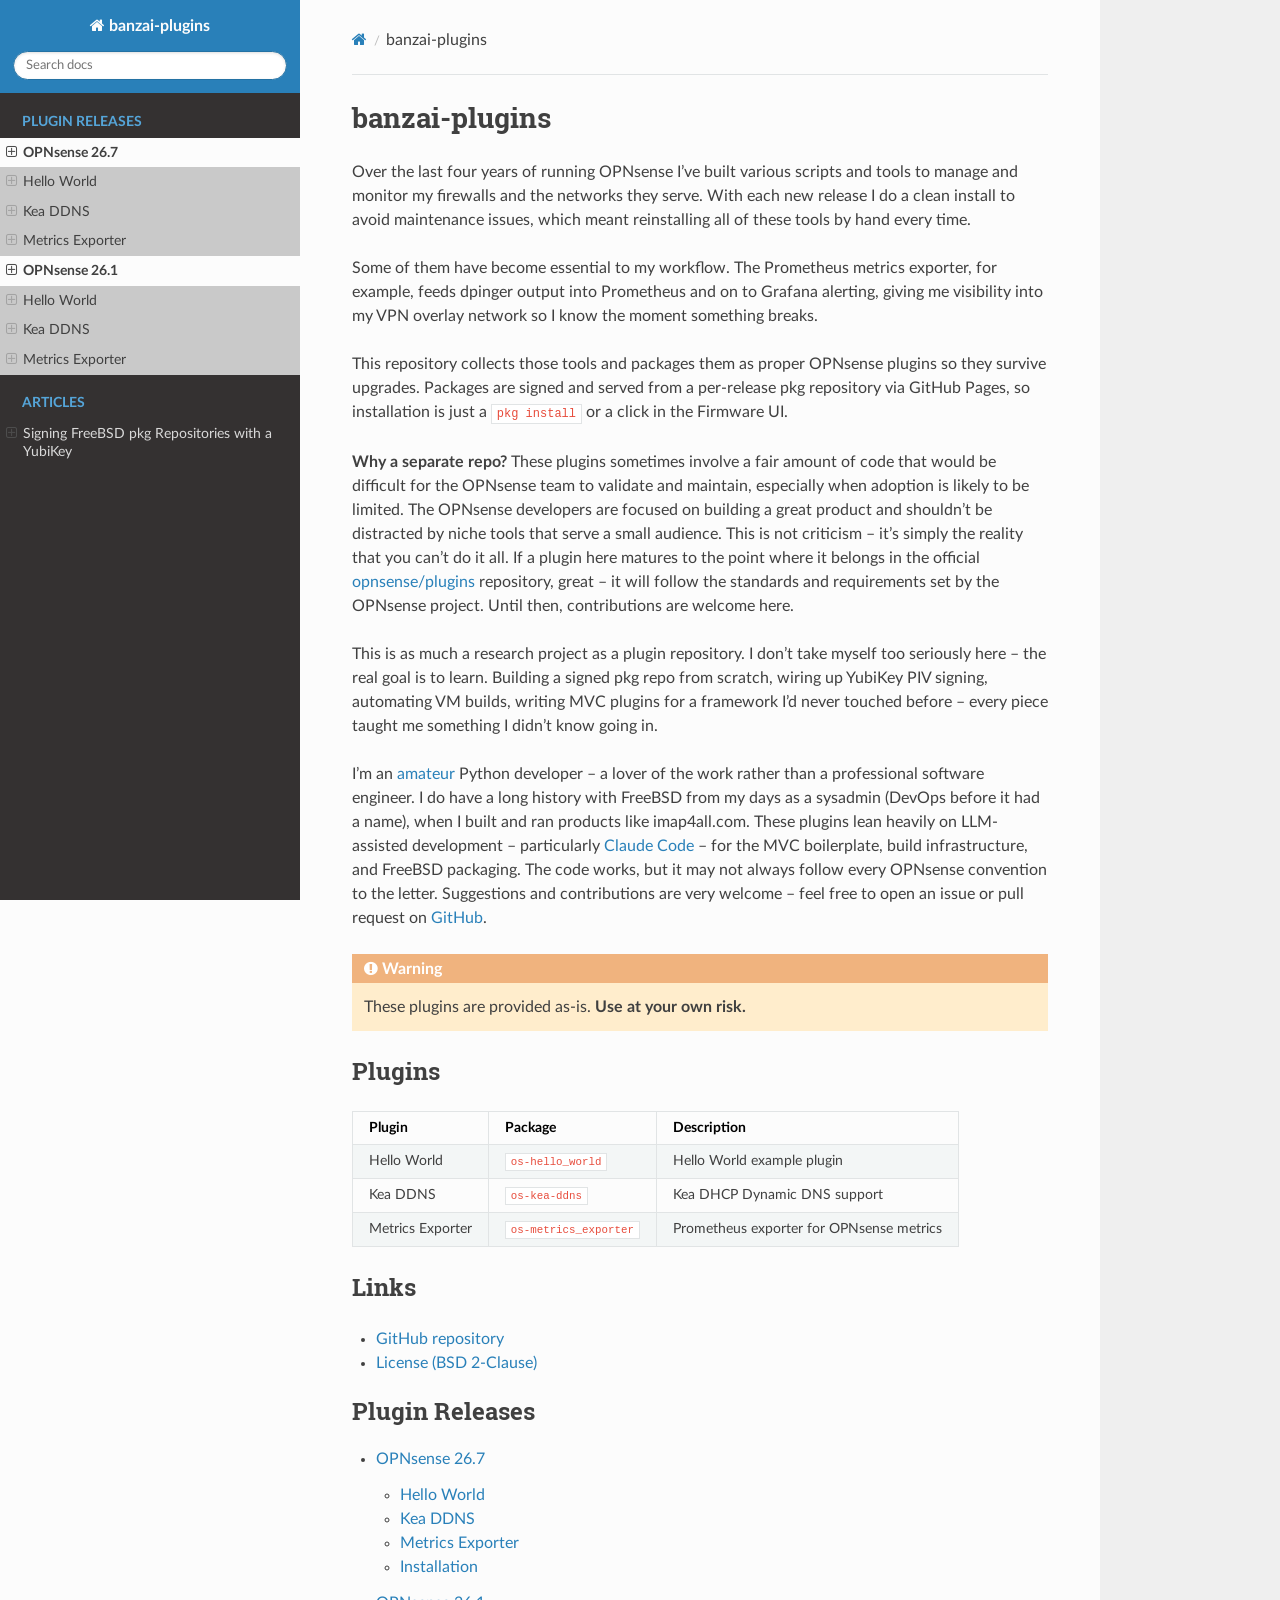
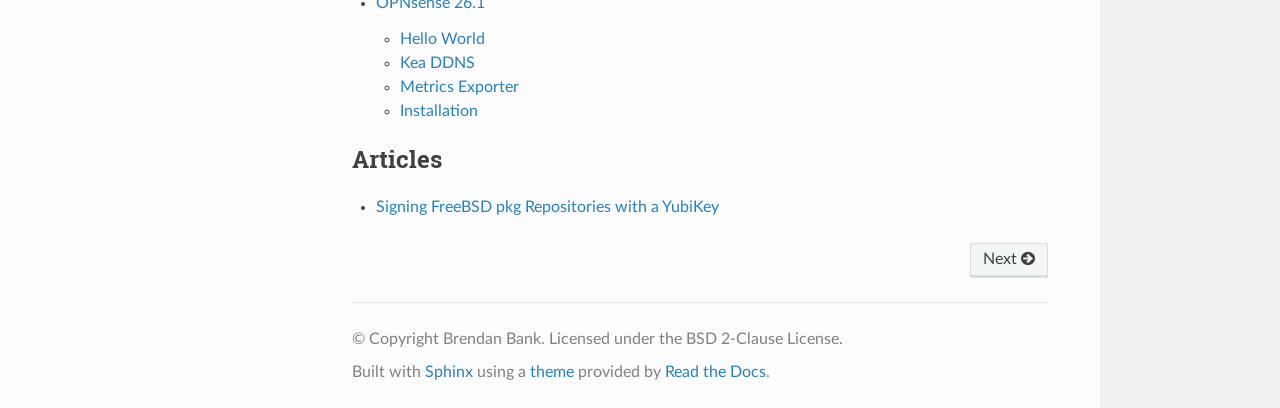
==== commit f6d2eb7b: "docs: add OPNsense 26.7 release section; retarget plugin WWW to 26.7 - New docs/sphinx/releases/26.7" ====
--- a/docs/index.html
+++ b/docs/index.html
@@ -20,7 +20,7 @@
     <script src="_static/js/theme.js"></script>
     <link rel="index" title="Index" href="genindex.html" />
     <link rel="search" title="Search" href="search.html" />
-    <link rel="next" title="OPNsense 26.1" href="releases/26.1/index.html" /> 
+    <link rel="next" title="OPNsense 26.7" href="releases/26.7/index.html" /> 
 </head>
 
 <body class="wy-body-for-nav"> 
@@ -44,6 +44,38 @@
         </div><div class="wy-menu wy-menu-vertical" data-spy="affix" role="navigation" aria-label="Navigation menu">
               <p class="caption" role="heading"><span class="caption-text">Plugin Releases</span></p>
 <ul>
+<li class="toctree-l1"><a class="reference internal" href="releases/26.7/index.html">OPNsense 26.7</a><ul>
+<li class="toctree-l2"><a class="reference internal" href="releases/26.7/hello_world.html">Hello World</a><ul>
+<li class="toctree-l3"><a class="reference internal" href="releases/26.7/hello_world.html#settings">Settings</a></li>
+<li class="toctree-l3"><a class="reference internal" href="releases/26.7/hello_world.html#api-endpoints">API Endpoints</a></li>
+</ul>
+</li>
+<li class="toctree-l2"><a class="reference internal" href="releases/26.7/kea_ddns.html">Kea DDNS</a><ul>
+<li class="toctree-l3"><a class="reference internal" href="releases/26.7/kea_ddns.html#prerequisites">Prerequisites</a></li>
+<li class="toctree-l3"><a class="reference internal" href="releases/26.7/kea_ddns.html#settings">Settings</a></li>
+<li class="toctree-l3"><a class="reference internal" href="releases/26.7/kea_ddns.html#status">Status</a></li>
+<li class="toctree-l3"><a class="reference internal" href="releases/26.7/kea_ddns.html#log-file">Log File</a></li>
+<li class="toctree-l3"><a class="reference internal" href="releases/26.7/kea_ddns.html#configuration-examples">Configuration examples</a></li>
+<li class="toctree-l3"><a class="reference internal" href="releases/26.7/kea_ddns.html#troubleshooting">Troubleshooting</a></li>
+<li class="toctree-l3"><a class="reference internal" href="releases/26.7/kea_ddns.html#how-it-works">How it works</a></li>
+<li class="toctree-l3"><a class="reference internal" href="releases/26.7/kea_ddns.html#coexistence-with-core-ddns">Coexistence with core DDNS</a></li>
+<li class="toctree-l3"><a class="reference internal" href="releases/26.7/kea_ddns.html#uninstall">Uninstall</a></li>
+<li class="toctree-l3"><a class="reference internal" href="releases/26.7/kea_ddns.html#api">API</a></li>
+</ul>
+</li>
+<li class="toctree-l2"><a class="reference internal" href="releases/26.7/metrics_exporter.html">Metrics Exporter</a><ul>
+<li class="toctree-l3"><a class="reference internal" href="releases/26.7/metrics_exporter.html#settings">Settings</a></li>
+<li class="toctree-l3"><a class="reference internal" href="releases/26.7/metrics_exporter.html#collectors">Collectors</a></li>
+</ul>
+</li>
+<li class="toctree-l2"><a class="reference internal" href="releases/26.7/index.html#installation">Installation</a><ul>
+<li class="toctree-l3"><a class="reference internal" href="releases/26.7/index.html#trust-the-repository-signing-key">1. Trust the repository signing key</a></li>
+<li class="toctree-l3"><a class="reference internal" href="releases/26.7/index.html#add-the-repository">2. Add the repository</a></li>
+<li class="toctree-l3"><a class="reference internal" href="releases/26.7/index.html#install-a-plugin">3. Install a plugin</a></li>
+</ul>
+</li>
+</ul>
+</li>
 <li class="toctree-l1"><a class="reference internal" href="releases/26.1/index.html">OPNsense 26.1</a><ul>
 <li class="toctree-l2"><a class="reference internal" href="releases/26.1/hello_world.html">Hello World</a><ul>
 <li class="toctree-l3"><a class="reference internal" href="releases/26.1/hello_world.html#settings">Settings</a></li>
@@ -201,6 +233,13 @@
 <div class="toctree-wrapper compound">
 <p class="caption" role="heading"><span class="caption-text">Plugin Releases</span></p>
 <ul>
+<li class="toctree-l1"><a class="reference internal" href="releases/26.7/index.html">OPNsense 26.7</a><ul>
+<li class="toctree-l2"><a class="reference internal" href="releases/26.7/hello_world.html">Hello World</a></li>
+<li class="toctree-l2"><a class="reference internal" href="releases/26.7/kea_ddns.html">Kea DDNS</a></li>
+<li class="toctree-l2"><a class="reference internal" href="releases/26.7/metrics_exporter.html">Metrics Exporter</a></li>
+<li class="toctree-l2"><a class="reference internal" href="releases/26.7/index.html#installation">Installation</a></li>
+</ul>
+</li>
 <li class="toctree-l1"><a class="reference internal" href="releases/26.1/index.html">OPNsense 26.1</a><ul>
 <li class="toctree-l2"><a class="reference internal" href="releases/26.1/hello_world.html">Hello World</a></li>
 <li class="toctree-l2"><a class="reference internal" href="releases/26.1/kea_ddns.html">Kea DDNS</a></li>
@@ -223,7 +262,7 @@
            </div>
           </div>
           <footer><div class="rst-footer-buttons" role="navigation" aria-label="Footer">
-        <a href="releases/26.1/index.html" class="btn btn-neutral float-right" title="OPNsense 26.1" accesskey="n" rel="next">Next <span class="fa fa-arrow-circle-right" aria-hidden="true"></span></a>
+        <a href="releases/26.7/index.html" class="btn btn-neutral float-right" title="OPNsense 26.7" accesskey="n" rel="next">Next <span class="fa fa-arrow-circle-right" aria-hidden="true"></span></a>
     </div>
 
   <hr/>
